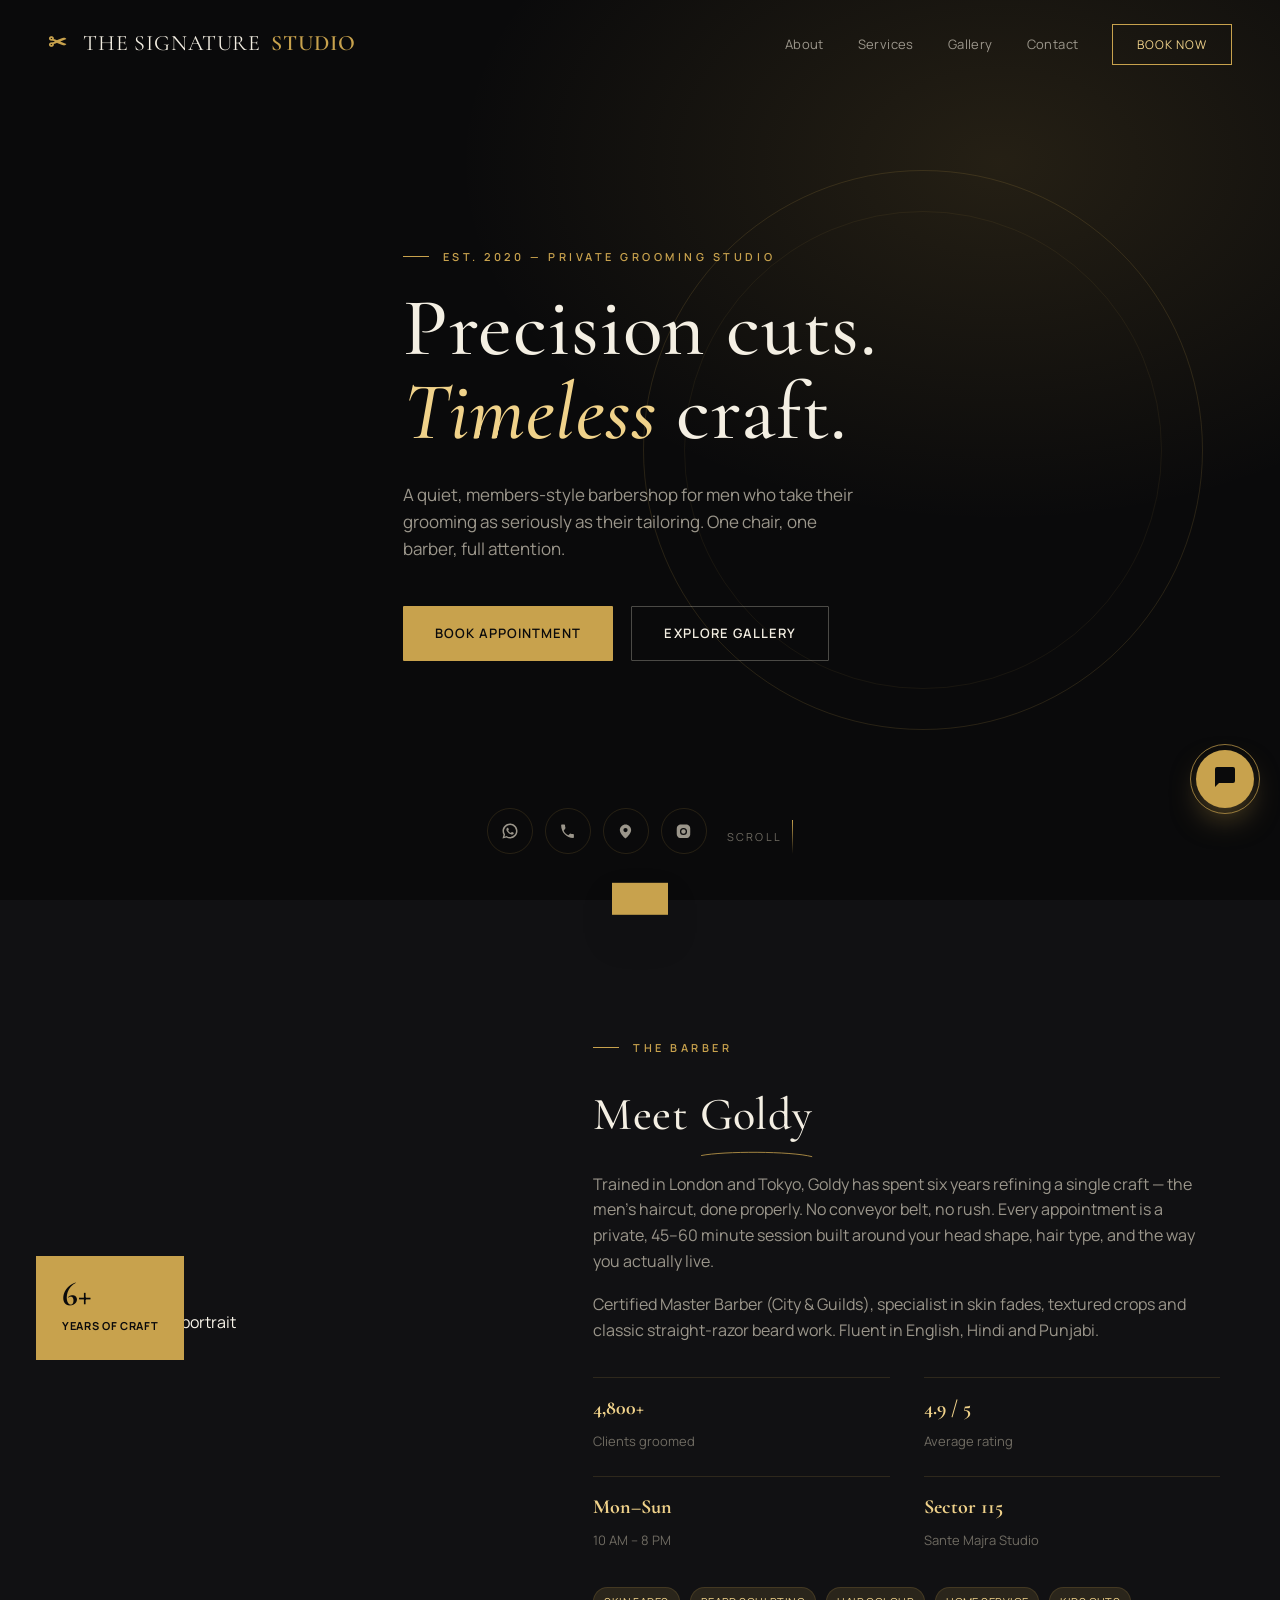
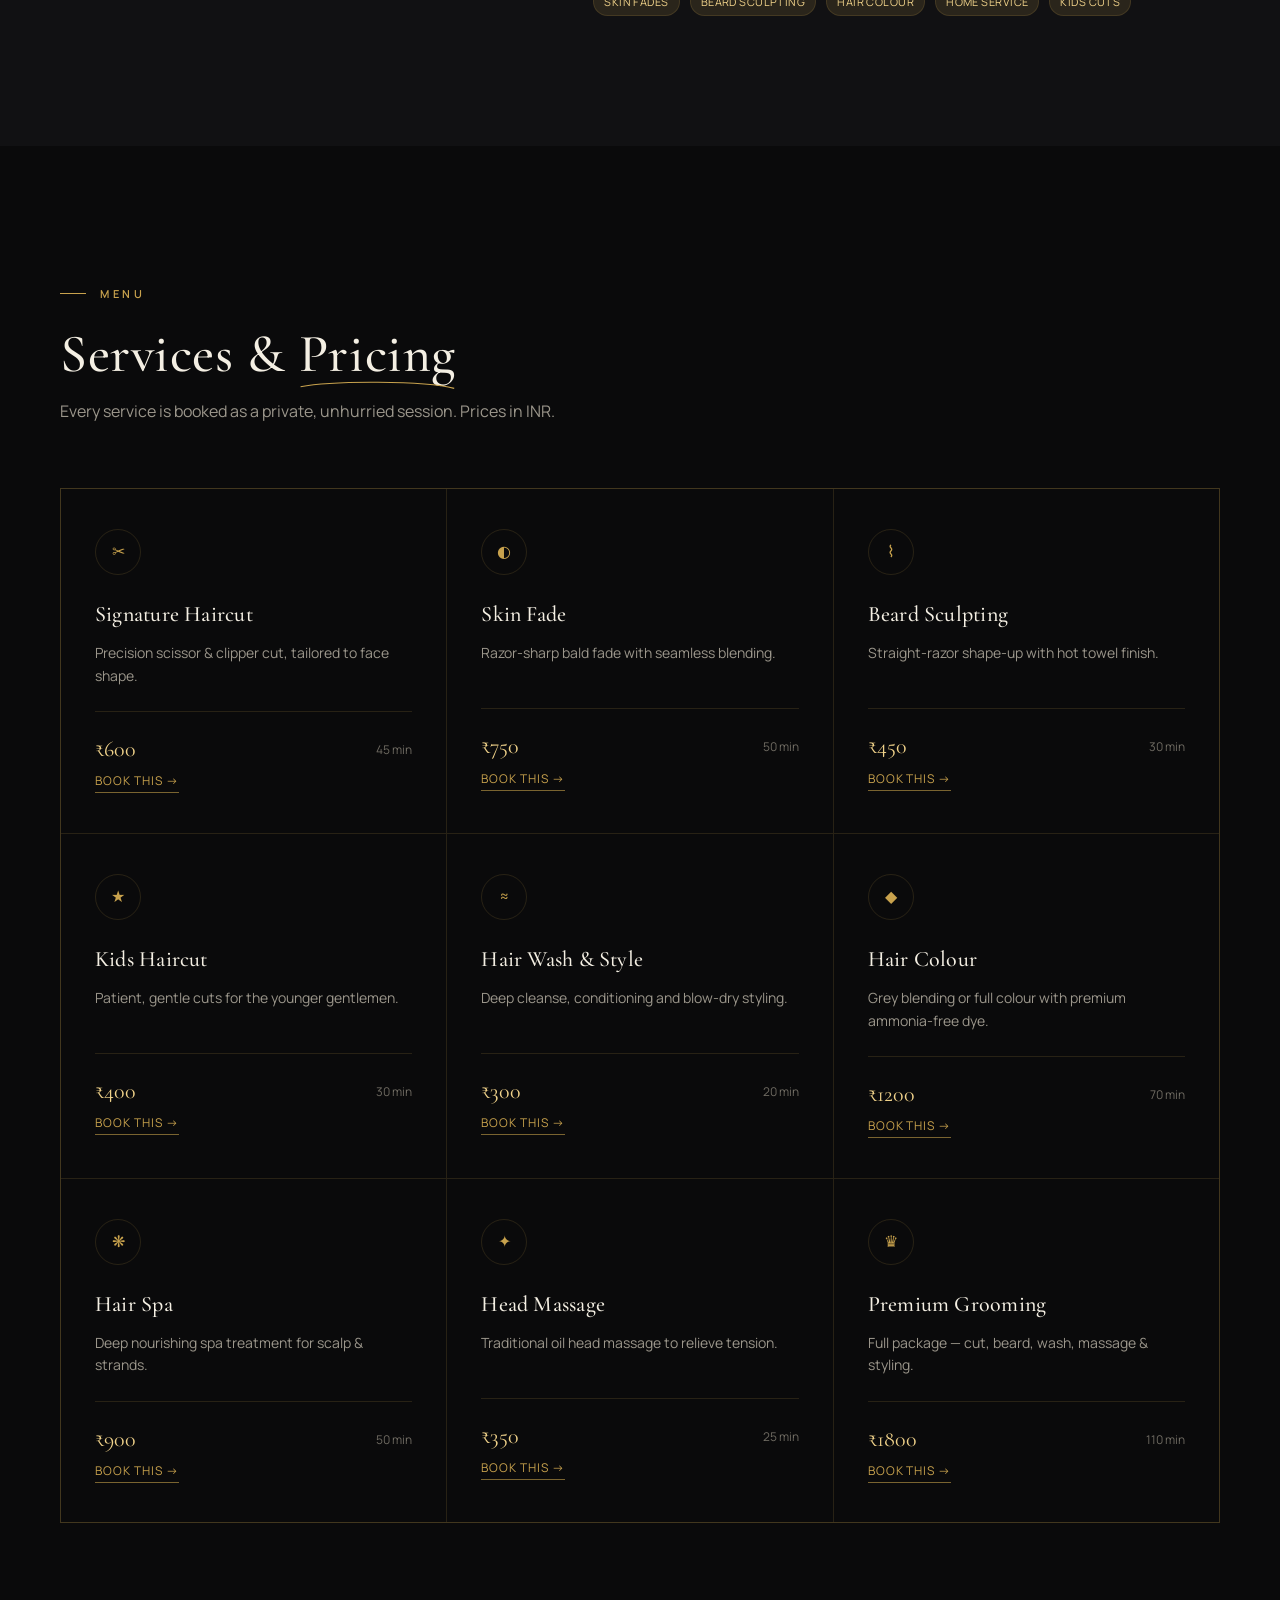
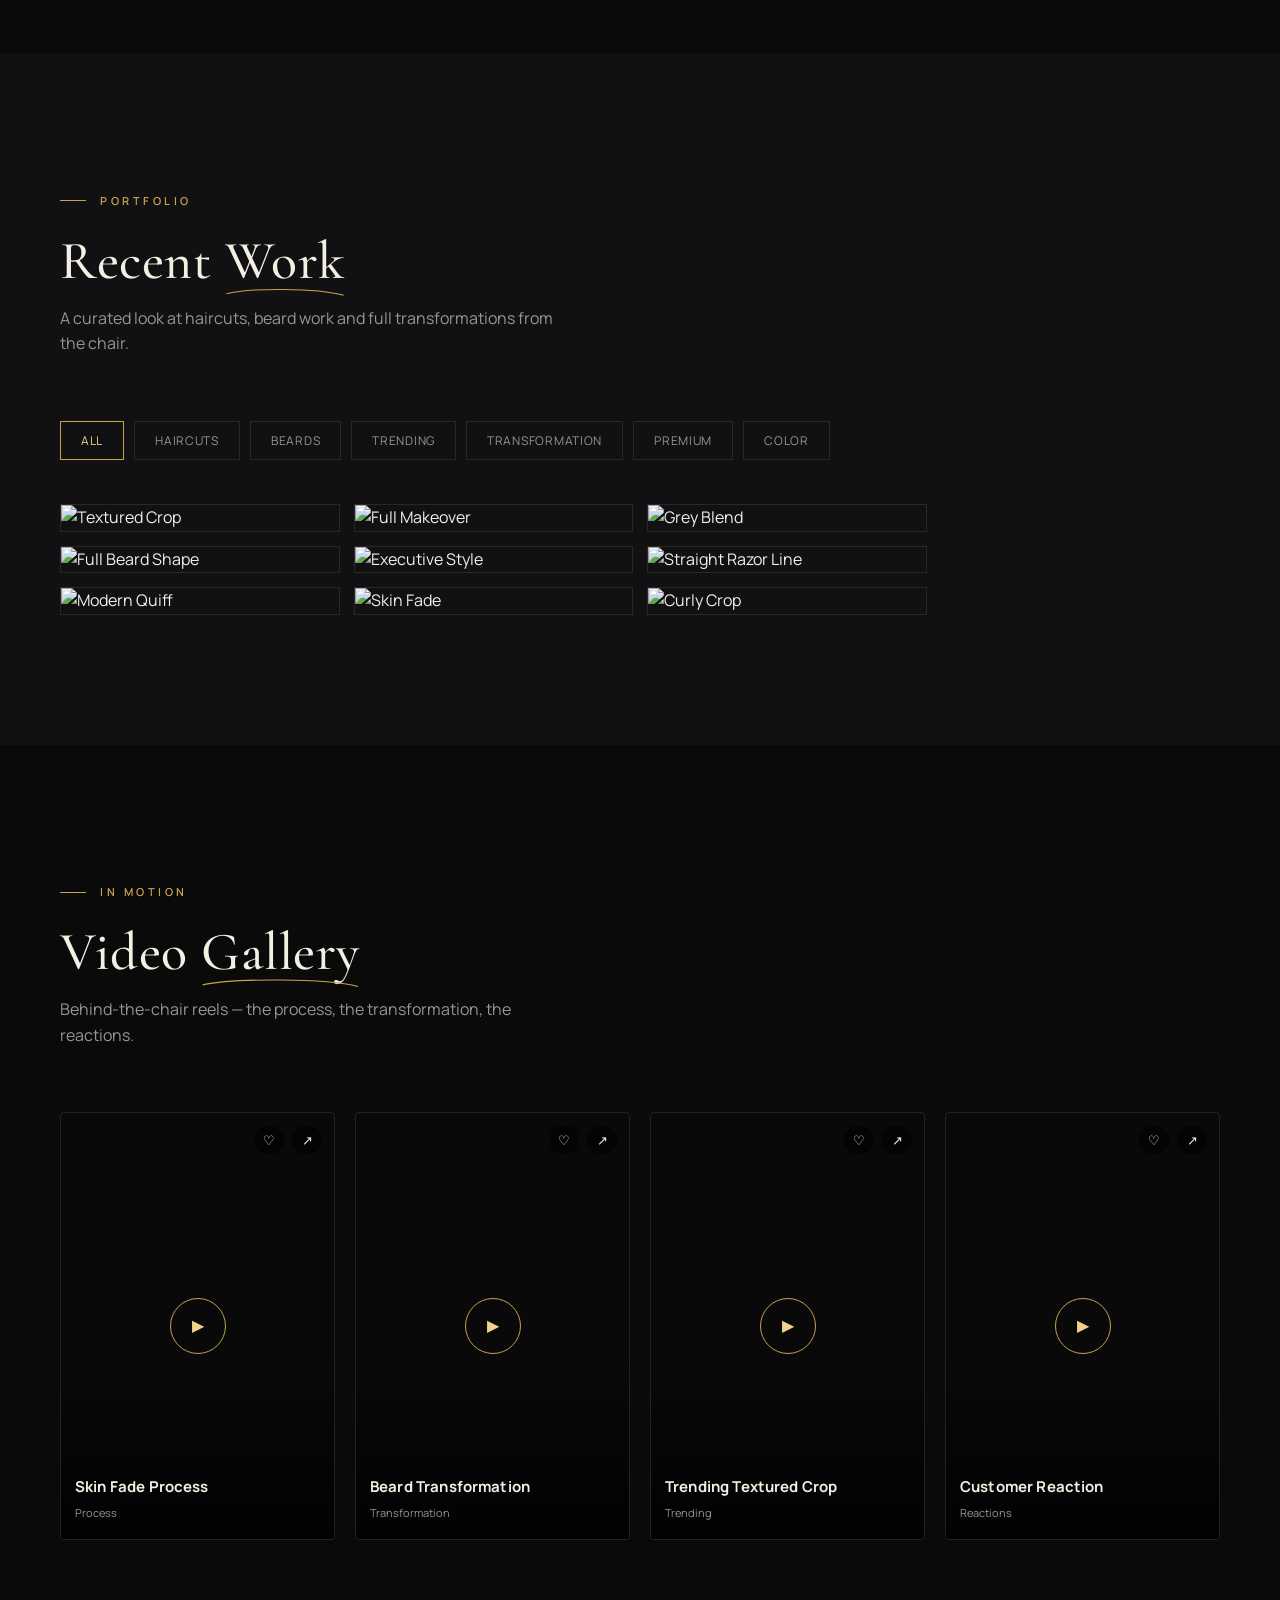
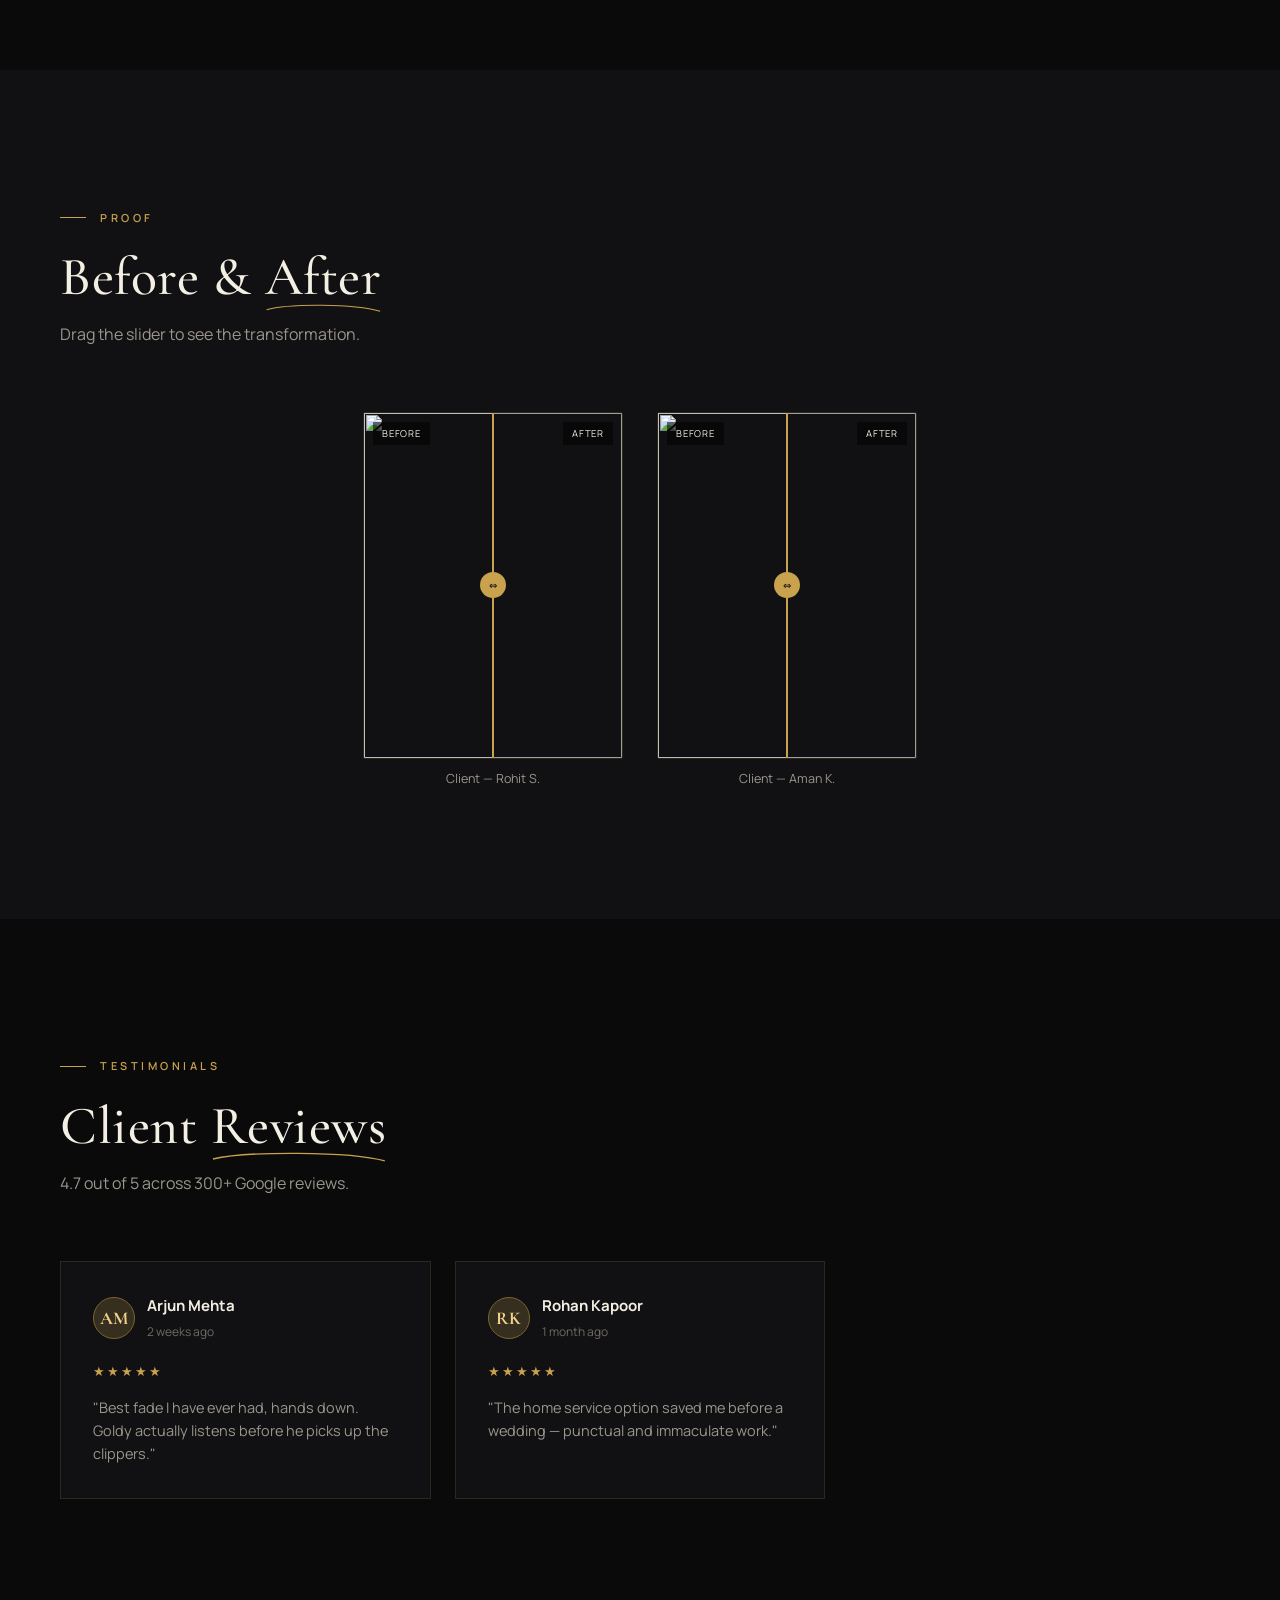
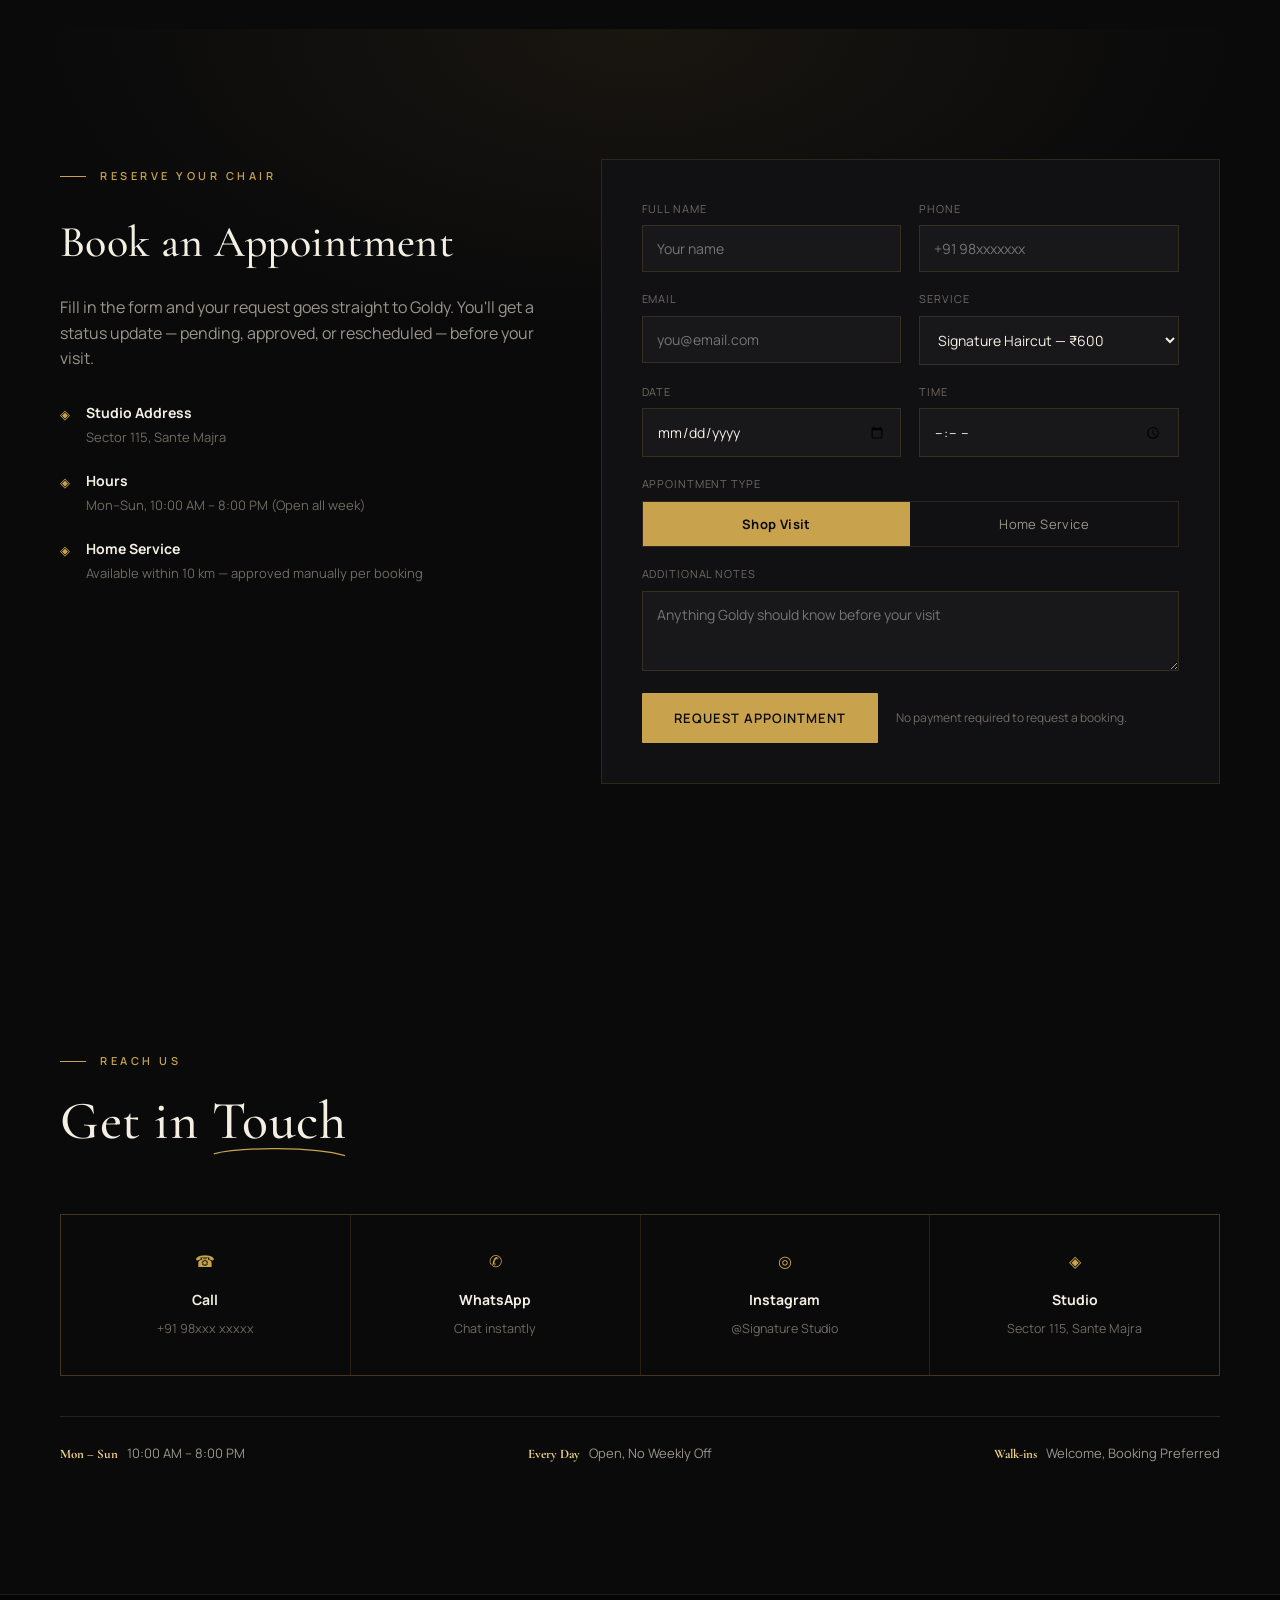
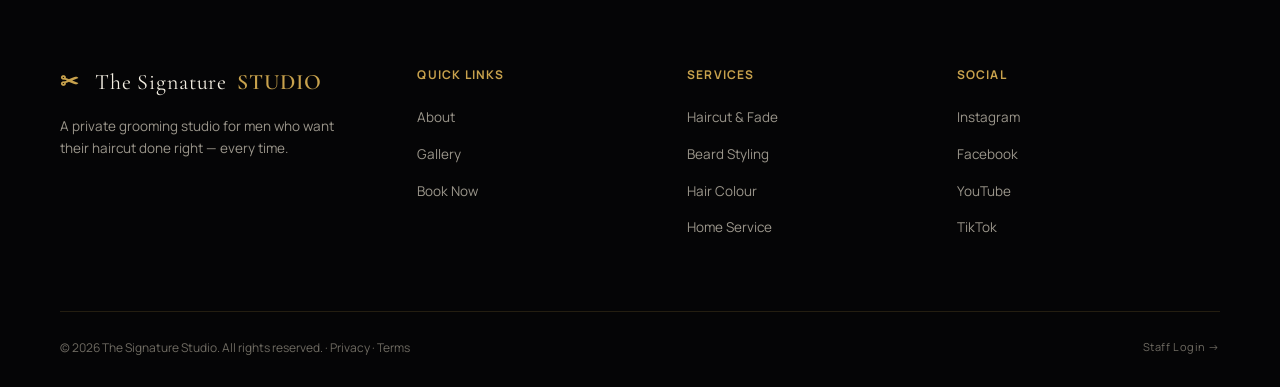
==== index.html @ 1a2d5cc1 "test" ====
<!DOCTYPE html>
<html lang="en">

<head>
  <meta charset="UTF-8">
  <meta name="viewport" content="width=device-width, initial-scale=1.0">
  <title>THE SIGNATURE STUDIO — Luxury Grooming</title>
  <meta name="description" content="A premium barber & grooming studio. Book your appointment online.">
  <link rel="preconnect" href="https://fonts.googleapis.com">
  <link
    href="https://fonts.googleapis.com/css2?family=Cormorant+Garamond:ital,wght@0,400;0,500;0,600;1,500&family=Manrope:wght@300;400;500;600;700;800&display=swap"
    rel="stylesheet">
  <link rel="stylesheet" href="Frontend/style.css">
</head>

<body>

  <!-- ================= NAV ================= -->
  <nav id="nav">
    <div class="logo"><b>✂</b>&nbsp;THE SIGNATURE <b>STUDIO</b></div>
    <ul class="nav-links" id="navLinks">
      <li><a class="nav-link" href="#about" onclick="closeMenu()">About</a></li>
      <li><a class="nav-link" href="#services" onclick="closeMenu()">Services</a></li>
      <li><a class="nav-link" href="#gallery" onclick="closeMenu()">Gallery</a></li>
      <li><a class="nav-link" href="#contact" onclick="closeMenu()">Contact</a></li>
      <li><a class="nav-cta" href="#booking" onclick="closeMenu()">Book Now</a></li>
    </ul>
    <div class="burger" onclick="toggleMenu()"><span></span><span></span><span></span></div>
  </nav>

  <!-- ================= HERO ================= -->
  <section id="hero">
    <div class="hero-ring"></div>
    <div class="container">
      <div class="hero-inner">
        <div class="eyebrow" id="heroEyebrow">Est. 2020 — Private Grooming Studio</div>
        <h1>Precision cuts.<br><em>Timeless</em> craft.</h1>
        <p class="tag">A quiet, members-style barbershop for men who take their grooming as seriously as their
          tailoring. One chair, one barber, full attention.</p>
        <div class="hero-actions">
          <a href="#booking" class="btn btn-gold">Book Appointment</a>
          <a href="#gallery" class="btn btn-outline">Explore Gallery</a>
        </div>
      </div>
    </div>
    <div class="hero-social">
      <div class="container hero-social-wrap">
        <div class="hero-quick">
          <a class="quick-btn" href="https://wa.me/10000000000" target="_blank" title="WhatsApp">
            <svg width="18" height="18" viewBox="0 0 24 24" fill="currentColor">
              <path
                d="M12 2C6.48 2 2 6.48 2 12c0 1.85.5 3.58 1.36 5.07L2 22l5.06-1.33A9.94 9.94 0 0 0 12 22c5.52 0 10-4.48 10-10S17.52 2 12 2Zm0 18a7.93 7.93 0 0 1-4.05-1.11l-.29-.17-3 .79.8-2.92-.19-.3A7.95 7.95 0 1 1 12 20Zm4.4-5.9c-.24-.12-1.43-.7-1.65-.78-.22-.08-.38-.12-.54.12-.16.24-.62.78-.76.94-.14.16-.28.18-.52.06-.24-.12-1-.37-1.9-1.17-.7-.62-1.18-1.4-1.32-1.63-.14-.24-.02-.37.1-.49.11-.11.24-.28.36-.42.12-.14.16-.24.24-.4.08-.16.04-.3-.02-.42-.06-.12-.54-1.3-.74-1.78-.2-.47-.4-.4-.54-.4h-.46c-.16 0-.42.06-.64.3-.22.24-.84.82-.84 2s.86 2.32.98 2.48c.12.16 1.7 2.6 4.12 3.64.58.25 1.03.4 1.38.51.58.18 1.1.16 1.52.1.46-.07 1.43-.58 1.63-1.15.2-.56.2-1.04.14-1.15-.06-.1-.22-.16-.46-.28Z" />
            </svg>
          </a>
          <a class="quick-btn" href="tel:+10000000000" title="Call">
            <svg width="17" height="17" viewBox="0 0 24 24" fill="currentColor">
              <path
                d="M6.6 10.8c1.4 2.8 3.8 5.1 6.6 6.6l2.2-2.2c.3-.3.7-.4 1-.2 1.1.4 2.3.6 3.6.6.6 0 1 .4 1 1V20c0 .6-.4 1-1 1C10.9 21 3 13.1 3 3c0-.6.4-1 1-1h3.5c.6 0 1 .4 1 1 0 1.3.2 2.5.6 3.6.1.4 0 .8-.2 1L6.6 10.8Z" />
            </svg>
          </a>
          <a class="quick-btn" href="https://maps.google.com" target="_blank" title="Location">
            <svg width="17" height="17" viewBox="0 0 24 24" fill="currentColor">
              <path
                d="M12 2C7.6 2 4 5.6 4 10c0 6 8 12 8 12s8-6 8-12c0-4.4-3.6-8-8-8Zm0 11a3 3 0 1 1 0-6 3 3 0 0 1 0 6Z" />
            </svg>
          </a>
          <a class="quick-btn" href="https://instagram.com" target="_blank" title="Instagram">
            <svg width="17" height="17" viewBox="0 0 24 24" fill="currentColor">
              <path
                d="M12 2.2c2.7 0 3 0 4 .05 1 .05 1.7.2 2.3.5.6.2 1.1.6 1.6 1.1.5.5.8 1 1.1 1.6.3.6.4 1.3.5 2.3.05 1 .05 1.3.05 4s0 3-.05 4c-.05 1-.2 1.7-.5 2.3-.2.6-.6 1.1-1.1 1.6-.5.5-1 .8-1.6 1.1-.6.3-1.3.4-2.3.5-1 .05-1.3.05-4 .05s-3 0-4-.05c-1-.05-1.7-.2-2.3-.5-.6-.2-1.1-.6-1.6-1.1-.5-.5-.8-1-1.1-1.6-.3-.6-.4-1.3-.5-2.3-.05-1-.05-1.3-.05-4s0-3 .05-4c.05-1 .2-1.7.5-2.3.2-.6.6-1.1 1.1-1.6.5-.5 1-.8 1.6-1.1.6-.3 1.3-.4 2.3-.5 1-.05 1.3-.05 4-.05ZM12 7a5 5 0 1 0 0 10 5 5 0 0 0 0-10Zm0 8.2a3.2 3.2 0 1 1 0-6.4 3.2 3.2 0 0 1 0 6.4Zm5.2-8.4a1.2 1.2 0 1 1-2.4 0 1.2 1.2 0 0 1 2.4 0Z" />
            </svg>
          </a>
        </div>
        <div class="scroll-cue"><span>Scroll</span>
          <div class="line"></div>
        </div>
      </div>
    </div>
  </section>

  <!-- ================= ABOUT ================= -->
  <section id="about">
    <div class="container about-grid">
      <div class="about-photo reveal">
        <img src="https://images.unsplash.com/photo-1585747860715-2ba37e788b70?q=80&w=900&auto=format&fit=crop"
          alt="Master barber portrait">
        <div class="about-badge"><b id="aboutYears">6+</b><span>Years of Craft</span></div>
      </div>
      <div class="about-text reveal d1">
        <div class="eyebrow">The Barber</div>
        <h2 id="aboutName">Meet <span class="stroke">Goldy<svg viewBox="0 0 200 14">
              <path d="M2 8c40-8 158-8 196 2" />
            </svg></span></h2>
        <p id="aboutIntro">Trained in London and Tokyo, Goldy has spent six years refining a single craft — the men's
          haircut, done properly. No conveyor belt, no rush. Every appointment is a private, 45–60 minute session built
          around your head shape, hair type, and the way you actually live.</p>
        <p>Certified Master Barber (City & Guilds), specialist in skin fades, textured crops and classic straight-razor
          beard work. Fluent in English, Hindi and Punjabi.</p>
        <div class="about-facts">
          <div class="about-fact"><b>4,800+</b><span>Clients groomed</span></div>
          <div class="about-fact"><b>4.9 / 5</b><span>Average rating</span></div>
          <div class="about-fact"><b>Mon–Sun</b><span>10 AM – 8 PM</span></div>
          <div class="about-fact"><b>Sector 115</b><span>Sante Majra Studio</span></div>
        </div>
        <div class="chips">
          <span class="chip">Skin Fades</span><span class="chip">Beard Sculpting</span>
          <span class="chip">Hair Colour</span><span class="chip">Home Service</span><span class="chip">Kids Cuts</span>
        </div>
      </div>
    </div>
  </section>

  <!-- ================= SERVICES ================= -->
  <section id="services">
    <div class="container">
      <div class="section-head reveal">
        <div class="eyebrow">Menu</div>
        <h2>Services &amp; <span class="stroke">Pricing<svg viewBox="0 0 200 14">
              <path d="M2 8c40-8 158-8 196 2" />
            </svg></span></h2>
        <p>Every service is booked as a private, unhurried session. Prices in INR.</p>
      </div>
    </div>
    <div class="container">
      <div class="services-grid" id="servicesGrid"></div>
    </div>
  </section>

  <!-- ================= GALLERY ================= -->
  <section id="gallery">
    <div class="container">
      <div class="section-head reveal">
        <div class="eyebrow">Portfolio</div>
        <h2>Recent <span class="stroke">Work<svg viewBox="0 0 160 14">
              <path d="M2 8c30-8 120-8 156 2" />
            </svg></span></h2>
        <p>A curated look at haircuts, beard work and full transformations from the chair.</p>
      </div>
      <div class="filters" id="galleryFilters"></div>
      <div class="masonry" id="masonryGrid"></div>
    </div>
  </section>

  <!-- ================= VIDEOS ================= -->
  <section id="videos">
    <div class="container">
      <div class="section-head reveal">
        <div class="eyebrow">In Motion</div>
        <h2>Video <span class="stroke">Gallery<svg viewBox="0 0 190 14">
              <path d="M2 8c36-8 148-8 186 2" />
            </svg></span></h2>
        <p>Behind-the-chair reels — the process, the transformation, the reactions.</p>
      </div>
      <div class="video-grid" id="videoGrid"></div>
    </div>
  </section>

  <!-- ================= BEFORE / AFTER ================= -->
  <section id="ba">
    <div class="container">
      <div class="section-head reveal">
        <div class="eyebrow">Proof</div>
        <h2>Before &amp; <span class="stroke">After<svg viewBox="0 0 150 14">
              <path d="M2 8c28-8 112-8 146 2" />
            </svg></span></h2>
        <p>Drag the slider to see the transformation.</p>
      </div>
      <div class="ba-wrap" id="baWrap"></div>
    </div>
  </section>

  <!-- ================= REVIEWS ================= -->
  <section id="reviews">
    <div class="container">
      <div class="section-head reveal">
        <div class="eyebrow">Testimonials</div>
        <h2>Client <span class="stroke">Reviews<svg viewBox="0 0 180 14">
              <path d="M2 8c34-8 140-8 176 2" />
            </svg></span></h2>
        <p>4.7 out of 5 across 300+ Google reviews.</p>
      </div>
      <div class="review-track" id="reviewGrid"></div>
    </div>
  </section>

  <!-- ================= BOOKING ================= -->
  <section id="booking">
    <div class="container booking-grid">
      <div class="booking-side reveal">
        <div class="eyebrow">Reserve Your Chair</div>
        <h2>Book an Appointment</h2>
        <p>Fill in the form and your request goes straight to Goldy. You'll get a status update — pending, approved, or
          rescheduled — before your visit.</p>
        <div class="booking-info">
          <div class="bi-row"><span class="ico">◈</span>
            <div><b>Studio Address</b><span id="bookingAddress">Sector 115, Sante Majra</span></div>
          </div>
          <div class="bi-row"><span class="ico">◈</span>
            <div><b>Hours</b><span id="bookingHours">Mon–Sun, 10:00 AM – 8:00 PM (Open all week)</span></div>
          </div>
          <div class="bi-row"><span class="ico">◈</span>
            <div><b>Home Service</b><span>Available within 10 km — approved manually per booking</span></div>
          </div>
        </div>
      </div>
      <form class="form-card reveal d1" id="bookingForm">
        <div class="form-row">
          <div class="field"><label>Full Name</label><input required type="text" id="bName" placeholder="Your name">
          </div>
          <div class="field"><label>Phone</label><input required type="tel" id="bPhone" placeholder="+91 98xxxxxxx">
          </div>
        </div>
        <div class="form-row">
          <div class="field"><label>Email</label><input type="email" id="bEmail" placeholder="you@email.com"></div>
          <div class="field"><label>Service</label>
            <select id="bService"></select>
          </div>
        </div>
        <div class="form-row">
          <div class="field"><label>Date</label><input required type="date" id="bDate"></div>
          <div class="field"><label>Time</label><input required type="time" id="bTime"></div>
        </div>
        <div class="field full" style="margin-bottom:18px;">
          <label>Appointment Type</label>
          <div class="seg">
            <button type="button" class="active" data-type="Shop Visit" onclick="setApptType(this)">Shop Visit</button>
            <button type="button" data-type="Home Service" onclick="setApptType(this)">Home Service</button>
          </div>
        </div>
        <div class="home-fields" id="homeFields">
          <div class="form-row">
            <div class="field full"><label>Address</label><input type="text" id="bAddress" placeholder="Full address">
            </div>
          </div>
          <div class="form-row">
            <div class="field"><label>Landmark</label><input type="text" id="bLandmark" placeholder="Nearest landmark">
            </div>
            <div class="field"><label>Preferred Time Window</label><input type="text" id="bPrefTime"
                placeholder="e.g. Evening after 6 PM"></div>
          </div>
        </div>
        <div class="field full" style="margin-bottom:22px;">
          <label>Additional Notes</label>
          <textarea id="bNotes" placeholder="Anything Goldy should know before your visit"></textarea>
        </div>
        <div class="submit-row">
          <button type="submit" class="btn btn-gold">Request Appointment</button>
          <span class="submit-note">No payment required to request a booking.</span>
        </div>
      </form>
    </div>
  </section>

  <!-- ================= CONTACT ================= -->
  <section id="contact">
    <div class="container">
      <div class="section-head reveal">
        <div class="eyebrow">Reach Us</div>
        <h2>Get in <span class="stroke">Touch<svg viewBox="0 0 150 14">
              <path d="M2 8c28-8 112-8 146 2" />
            </svg></span></h2>
      </div>
      <div class="contact-grid">
        <a class="contact-card" href="tel:+10000000000">
          <div class="ico">☎</div><b>Call</b><span>+91 98xxx xxxxx</span>
        </a>
        <a class="contact-card" href="https://wa.me/10000000000" target="_blank">
          <div class="ico">✆</div><b>WhatsApp</b><span>Chat instantly</span>
        </a>
        <a class="contact-card" href="https://instagram.com" target="_blank">
          <div class="ico">◎</div><b>Instagram</b><span>@Signature Studio</span>
        </a>
        <a class="contact-card" href="https://maps.google.com" target="_blank">
          <div class="ico">◈</div><b>Studio</b><span id="contactAddress">Sector 115, Sante Majra</span>
        </a>
      </div>
      <div class="hours-strip">
        <div id="hoursStrip1"><b>Mon – Sun</b> 10:00 AM – 8:00 PM</div>
        <div id="hoursStrip2"><b>Every Day</b> Open, No Weekly Off</div>
        <div id="hoursStrip3"><b>Walk-ins</b> Welcome, Booking Preferred</div>
      </div>
    </div>
  </section>

  <!-- ================= FOOTER ================= -->
  <footer id="footer">
    <div class="container">
      <div class="foot-grid">
        <div>
          <div class="logo" style="margin-bottom:16px;"><b>✂</b>&nbsp;The Signature<b>STUDIO</b></div>
          <p style="color:var(--muted);font-size:13.5px;max-width:280px;">A private grooming studio for men who want
            their haircut done right — every time.</p>
        </div>
        <ul>
          <h5>Quick Links</h5>
          <li><a href="#about">About</a></li>
          <li><a href="#gallery">Gallery</a></li>
          <li><a href="#booking">Book Now</a></li>
        </ul>
        <ul>
          <h5>Services</h5>
          <li><a href="#services">Haircut &amp; Fade</a></li>
          <li><a href="#services">Beard Styling</a></li>
          <li><a href="#services">Hair Colour</a></li>
          <li><a href="#services">Home Service</a></li>
        </ul>
        <ul>
          <h5>Social</h5>
          <li><a href="https://instagram.com" target="_blank">Instagram</a></li>
          <li><a href="https://facebook.com" target="_blank">Facebook</a></li>
          <li><a href="https://youtube.com" target="_blank">YouTube</a></li>
          <li><a href="https://tiktok.com" target="_blank">TikTok</a></li>
        </ul>
      </div>
      <div class="foot-bottom">
        <span>© 2026 The Signature Studio. All rights reserved. · <a href="#">Privacy</a> · <a href="#">Terms</a></span>
        <a class="staff-link" href="#" onclick="openAdmin(event)">Staff Login →</a>
      </div>
    </div>
  </footer>

  <!-- floating quick-contact widget -->
  <div class="fab-wrap" id="fabWrap">
    <div class="fab-menu" id="fabMenu">
      <a class="fab-item" href="https://wa.me/10000000000" target="_blank">
        <span class="fab-ico wa">
          <svg width="20" height="20" viewBox="0 0 24 24" fill="currentColor">
            <path
              d="M12 2C6.48 2 2 6.48 2 12c0 1.85.5 3.58 1.36 5.07L2 22l5.06-1.33A9.94 9.94 0 0 0 12 22c5.52 0 10-4.48 10-10S17.52 2 12 2Zm0 18a7.93 7.93 0 0 1-4.05-1.11l-.29-.17-3 .79.8-2.92-.19-.3A7.95 7.95 0 1 1 12 20Zm4.4-5.9c-.24-.12-1.43-.7-1.65-.78-.22-.08-.38-.12-.54.12-.16.24-.62.78-.76.94-.14.16-.28.18-.52.06-.24-.12-1-.37-1.9-1.17-.7-.62-1.18-1.4-1.32-1.63-.14-.24-.02-.37.1-.49.11-.11.24-.28.36-.42.12-.14.16-.24.24-.4.08-.16.04-.3-.02-.42-.06-.12-.54-1.3-.74-1.78-.2-.47-.4-.4-.54-.4h-.46c-.16 0-.42.06-.64.3-.22.24-.84.82-.84 2s.86 2.32.98 2.48c.12.16 1.7 2.6 4.12 3.64.58.25 1.03.4 1.38.51.58.18 1.1.16 1.52.1.46-.07 1.43-.58 1.63-1.15.2-.56.2-1.04.14-1.15-.06-.1-.22-.16-.46-.28Z" />
          </svg>
        </span>
        <span class="fab-text"><b>WhatsApp</b><span>Chat with Goldy</span></span>
      </a>
      <a class="fab-item" href="https://instagram.com" target="_blank">
        <span class="fab-ico ig">
          <svg width="19" height="19" viewBox="0 0 24 24" fill="currentColor">
            <path
              d="M12 2.2c2.7 0 3 0 4 .05 1 .05 1.7.2 2.3.5.6.2 1.1.6 1.6 1.1.5.5.8 1 1.1 1.6.3.6.4 1.3.5 2.3.05 1 .05 1.3.05 4s0 3-.05 4c-.05 1-.2 1.7-.5 2.3-.2.6-.6 1.1-1.1 1.6-.5.5-1 .8-1.6 1.1-.6.3-1.3.4-2.3.5-1 .05-1.3.05-4 .05s-3 0-4-.05c-1-.05-1.7-.2-2.3-.5-.6-.2-1.1-.6-1.6-1.1-.5-.5-.8-1-1.1-1.6-.3-.6-.4-1.3-.5-2.3-.05-1-.05-1.3-.05-4s0-3 .05-4c.05-1 .2-1.7.5-2.3.2-.6.6-1.1 1.1-1.6.5-.5 1-.8 1.6-1.1.6-.3 1.3-.4 2.3-.5 1-.05 1.3-.05 4-.05ZM12 7a5 5 0 1 0 0 10 5 5 0 0 0 0-10Zm0 8.2a3.2 3.2 0 1 1 0-6.4 3.2 3.2 0 0 1 0 6.4Zm5.2-8.4a1.2 1.2 0 1 1-2.4 0 1.2 1.2 0 0 1 2.4 0Z" />
          </svg>
        </span>
        <span class="fab-text"><b>Instagram</b><span>@The Signature Studio</span></span>
      </a>
    </div>
    <button class="fab-main" id="fabMain" onclick="toggleFab()">
      <span class="fab-ring"></span>
      <span class="fab-icon-open">
        <svg width="24" height="24" viewBox="0 0 24 24" fill="currentColor">
          <path d="M20 2H4a2 2 0 0 0-2 2v18l4-4h14a2 2 0 0 0 2-2V4a2 2 0 0 0-2-2Z" />
        </svg>
      </span>
      <span class="fab-icon-close">✕</span>
    </button>
  </div>

  <div id="toast"></div>

  <!-- lightbox modal -->
  <div class="modal-bg" id="lightbox" onclick="if(event.target===this)closeLightbox()">
    <span class="modal-close" onclick="closeLightbox()">✕</span>
    <img id="lightboxImg" src="" alt="">
  </div>
  <!-- video modal -->
  <div class="modal-bg" id="videoModal" onclick="if(event.target===this)closeVideoModal()">
    <span class="modal-close" onclick="closeVideoModal()">✕</span>
    <div class="modal-video-box">
      <div class="ico"><svg width="30" height="30" viewBox="0 0 24 24" fill="currentColor">
          <path d="M8 5v14l11-7L8 5Z" />
        </svg></div>
      <h4 id="videoModalTitle">Video Title</h4>
      <p id="videoModalDesc">This is a placeholder slot for real footage — the barber uploads the actual reel from the
        Admin Dashboard → Manage Videos.</p>
    </div>
  </div>

  <!-- =========================================================
     ADMIN DASHBOARD ROOT
========================================================== -->
  <div id="admin-root">

    <!-- LOGIN -->
    <div class="admin-login" id="adminLogin">
      <div class="login-card" id="loginCardStep1">
        <div class="logo"><b>✂</b>&nbsp;STAFF PORTAL</div>
        <p class="sub">THE GENTLEMAN'S CHAIR — ADMIN</p>
        <form id="loginForm">
          <div class="field"><label>Email</label><input required type="email" id="loginEmail"
              placeholder="admin@barber.com"></div>
          <div class="field"><label>Password</label><input required type="password" id="loginPass"
              placeholder="••••••••"></div>
          <button type="submit" class="btn btn-gold"
            style="width:100%;justify-content:center;margin-top:8px;">Continue</button>
        </form>
        <div class="demo-hint">Demo credentials — <b>admin@barber.com</b> / <b>admin123</b>...
          <a class="back-site" href="#" onclick="closeAdmin(event)">← Back to website</a>
        </div>

        <!-- OTP STEP -->
        <div class="login-card hidden-panel" id="loginCardStep2">
          <div class="otp-lock">🔒</div>
          <div class="logo" style="justify-content:center;">Verify It's You</div>
          <p class="sub">A 6-DIGIT CODE WAS SENT TO YOUR REGISTERED NUMBER</p>
          <form id="otpForm">
            <div class="otp-inputs" id="otpInputs">
              <input maxlength="1" inputmode="numeric" class="otp-box" data-i="0">
              <input maxlength="1" inputmode="numeric" class="otp-box" data-i="1">
              <input maxlength="1" inputmode="numeric" class="otp-box" data-i="2">
              <input maxlength="1" inputmode="numeric" class="otp-box" data-i="3">
              <input maxlength="1" inputmode="numeric" class="otp-box" data-i="4">
              <input maxlength="1" inputmode="numeric" class="otp-box" data-i="5">
            </div>
            <button type="submit" class="btn btn-gold" style="width:100%;justify-content:center;margin-top:22px;">Verify
              &amp; Enter Dashboard</button>
          </form>
          <div class="demo-hint" id="otpDemoHint">Demo mode — your code is <b id="otpDemoCode">------</b></div>
          <a class="back-site" href="#" onclick="backToStep1(event)">← Back</a>
        </div>
      </div>

      <!-- DASHBOARD -->
      <div class="admin-shell hidden-panel" id="adminShell">
        <aside class="admin-sidebar">
          <div class="logo"><b>✂</b>&nbsp;ADMIN</div>
          <a class="side-link active" data-tab="dash" onclick="switchTab('dash',this)">◆ Dashboard</a>
          <div class="side-section">Bookings</div>
          <a class="side-link" data-tab="appts" onclick="switchTab('appts',this)">◆ Appointments</a>
          <a class="side-link" data-tab="home" onclick="switchTab('home',this)">◆ Home Service Requests</a>
          <div class="side-section">Content</div>
          <a class="side-link" data-tab="gallery" onclick="switchTab('gallery',this)">◆ Manage Gallery</a>
          <a class="side-link" data-tab="videos" onclick="switchTab('videos',this)">◆ Manage Videos</a>
          <a class="side-link" data-tab="services" onclick="switchTab('services',this)">◆ Manage Services</a>
          <a class="side-link" data-tab="reviews" onclick="switchTab('reviews',this)">◆ Manage Reviews</a>
          <div class="side-section">System</div>
          <a class="side-link" data-tab="settings" onclick="switchTab('settings',this)">◆ Website Settings</a>
          <a class="side-link" onclick="closeAdmin(event)">◆ Logout</a>
        </aside>

        <main class="admin-main">
          <!-- DASHBOARD TAB -->
          <div class="admin-tab" id="tab-dash">
            <div class="admin-topbar">
              <div>
                <h1>Dashboard Overview</h1>
                <div class="sub">Welcome back, Goldy — here's today at a glance.</div>
              </div>
            </div>
            <div class="dash-split">
              <div class="admin-panel">
                <div class="panel-head">
                  <h3>Appointment Status</h3>
                </div>
                <div id="statusBars"></div>
              </div>
              <div class="admin-panel">
                <div class="panel-head">
                  <h3>Recent Activity</h3>
                </div>
                <div id="activityFeed" class="activity-feed"></div>
              </div>
            </div>
            <div class="dashboard-grid">
              <div class="admin-panel">
                <div class="panel-head">
                  <h3>Recent Booking Requests</h3>
                </div>
                <table>
                  <thead>
                    <tr>
                      <th>Customer</th>
                      <th>Service</th>
                      <th>Date</th>
                      <th>Type</th>
                      <th>Status</th>
                    </tr>
                  </thead>
                  <tbody id="recentApptBody"></tbody>
                </table>
              </div>
              <div class="admin-panel">
                <div class="panel-head">
                  <h3>Activity Feed</h3>
                </div>
                <div class="activity-list" id="activityFeed"></div>
              </div>
            </div>
          </div>

          <!-- APPOINTMENTS TAB -->
          <div class="admin-tab hidden-panel" id="tab-appts">
            <div class="admin-topbar">
              <div>
                <h1>Appointments</h1>
                <div class="sub">Accept, reject, reschedule or complete bookings.</div>
              </div>
            </div>
            <div class="admin-panel">
              <table>
                <thead>
                  <tr>
                    <th>Customer</th>
                    <th>Contact</th>
                    <th>Service</th>
                    <th>Date / Time</th>
                    <th>Type</th>
                    <th>Status</th>
                    <th>Actions</th>
                  </tr>
                </thead>
                <tbody id="apptBody"></tbody>
              </table>
            </div>
          </div>

          <!-- HOME SERVICE TAB -->
          <div class="admin-tab hidden-panel" id="tab-home">
            <div class="admin-topbar">
              <div>
                <h1>Home Service Requests</h1>
                <div class="sub">Bookings requesting an at-home visit.</div>
              </div>
            </div>
            <div class="admin-panel">
              <table>
                <thead>
                  <tr>
                    <th>Customer</th>
                    <th>Address</th>
                    <th>Landmark</th>
                    <th>Preferred Time</th>
                    <th>Status</th>
                    <th>Actions</th>
                  </tr>
                </thead>
                <tbody id="homeBody"></tbody>
              </table>
            </div>
          </div>

          <!-- GALLERY TAB -->
          <div class="admin-tab hidden-panel" id="tab-gallery">
            <div class="admin-topbar">
              <div>
                <h1>Manage Gallery</h1>
                <div class="sub">Upload, categorise or remove portfolio images.</div>
              </div>
            </div>
            <div class="admin-panel">
              <div class="panel-head">
                <div>
                  <h3>Gallery Library</h3>
                  <div class="subtle">Category-tagged cards with instant preview actions.</div>
                </div>
                <button type="button" class="btn btn-outline"
                  onclick="document.getElementById('galleryUpload').click()">+
                  Upload Photo</button>
              </div>
              <input type="file" id="galleryUpload" accept="image/*" style="display:none"
                onchange="uploadGalleryImage(event)">
              <div class="card-grid" id="adminGalleryGrid"></div>
              <div class="toggle-note">Remove any card instantly or add a fresh image from your device.</div>
            </div>
          </div>

          <!-- VIDEOS TAB -->
          <div class="admin-tab hidden-panel" id="tab-videos">
            <div class="admin-topbar">
              <div>
                <h1>Manage Videos</h1>
                <div class="sub">Reels, transformations and trending cuts.</div>
              </div>
            </div>
            <div class="admin-panel">
              <div class="panel-head">
                <div>
                  <h3>Video Gallery</h3>
                  <div class="subtle">Attractive cards for each reel or highlight clip.</div>
                </div>
                <button type="button" class="btn btn-outline" onclick="document.getElementById('videoUpload').click()">+
                  Add Video</button>
              </div>
              <input type="file" id="videoUpload" accept="video/*,image/*" style="display:none"
                onchange="uploadVideoThumb(event)">
              <div class="card-grid" id="adminVideoGrid"></div>
              <div class="toggle-note">Upload a thumbnail or clip from your device — the card updates immediately.</div>
            </div>
          </div>

          <!-- SERVICES TAB -->
          <div class="admin-tab hidden-panel" id="tab-services">
            <div class="admin-topbar">
              <div>
                <h1>Manage Services</h1>
                <div class="sub">Edit prices, duration and availability.</div>
              </div>
            </div>
            <div class="admin-panel">
              <div class="panel-head">
                <div>
                  <h3>Service Cards</h3>
                  <div class="subtle">Switch between premium packages with quick price updates.</div>
                </div>
              </div>
              <div class="card-grid" id="serviceCards"></div>
            </div>
          </div>

          <!-- REVIEWS TAB -->
          <div class="admin-tab hidden-panel" id="tab-reviews">
            <div class="admin-topbar">
              <div>
                <h1>Manage Reviews</h1>
                <div class="sub">Approve, feature or hide customer reviews.</div>
              </div>
            </div>
            <div class="admin-panel">
              <div class="panel-head">
                <div>
                  <h3>Customer Feedback</h3>
                  <div class="subtle">Approve or hide feedback cards instantly.</div>
                </div>
              </div>
              <div class="card-grid" id="reviewCards"></div>
            </div>
          </div>

          <!-- SETTINGS TAB -->
          <div class="admin-tab hidden-panel" id="tab-settings">
            <div class="admin-topbar">
              <div>
                <h1>Website Settings</h1>
                <div class="sub">Everything here edits the live customer site instantly — try it.</div>
              </div>
            </div>
            <div class="settings-shell">
              <div class="settings-nav">
                <button type="button" class="settings-nav-btn active" data-section="business"
                  onclick="switchSettingsSection('business', this)">Business</button>
                <button type="button" class="settings-nav-btn" data-section="branding"
                  onclick="switchSettingsSection('branding', this)">Branding</button>
                <button type="button" class="settings-nav-btn" data-section="preferences"
                  onclick="switchSettingsSection('preferences', this)">Preferences</button>
              </div>
              <div class="settings-panels">
                <div class="settings-panel active" id="settings-business">
                  <form class="admin-panel" id="settingsForm">
                    <div class="panel-head">
                      <h3>Business &amp; Barber Info</h3>
                    </div>
                    <div class="form-row">
                      <div class="field"><label>Business Name</label><input type="text" id="setBusinessName"
                          value="The Gentleman's Chair"></div>
                      <div class="field"><label>Barber Name</label><input type="text" id="setBarberName" value="Goldy">
                      </div>
                    </div>
                    <div class="form-row">
                      <div class="field"><label>Established Year</label><input type="text" id="setEstYear" value="2020">
                      </div>
                      <div class="field"><label>Years of Experience</label><input type="text" id="setExpYears"
                          value="6">
                      </div>
                    </div>
                    <div class="form-row">
                      <div class="field"><label>Contact Phone</label><input type="text" id="setPhone"
                          value="+91 98xxx xxxxx">
                      </div>
                      <div class="field"><label>WhatsApp Number (with country code, no +)</label><input type="text"
                          id="setWhatsapp" value="10000000000"></div>
                    </div>
                    <div class="form-row">
                      <div class="field"><label>Working Hours</label><input type="text" id="setHours"
                          value="Mon–Sun, 10:00 AM – 8:00 PM"></div>
                      <div class="field"><label>Address</label><input type="text" id="setAddress"
                          value="Sector 115, Sante Majra"></div>
                    </div>

                    <div class="panel-head" style="margin-top:8px;">
                      <h3>Social Media Links</h3>
                    </div>
                    <div class="form-row">
                      <div class="field"><label>Instagram URL</label><input type="text" id="setInstagram"
                          value="https://instagram.com"></div>
                      <div class="field"><label>Facebook URL</label><input type="text" id="setFacebook"
                          value="https://facebook.com"></div>
                    </div>
                    <div class="form-row">
                      <div class="field"><label>YouTube URL</label><input type="text" id="setYoutube"
                          value="https://youtube.com"></div>
                      <div class="field"><label>TikTok URL</label><input type="text" id="setTiktok"
                          value="https://tiktok.com">
                      </div>
                    </div>

                    <div class="submit-row" style="margin-bottom:6px;margin-top:20px;">
                      <button type="submit" class="btn btn-gold">Save &amp; Publish to Site</button>
                      <span class="submit-note" id="settingsSavedNote"></span>
                    </div>
                  </form>
                </div>

                <div class="settings-panel" id="settings-branding">
                  <div class="admin-panel">
                    <div class="panel-head">
                      <h3>Hero Background Image</h3>
                    </div>
                    <div style="display:flex;gap:24px;align-items:center;flex-wrap:wrap;">
                      <div class="mini-img" style="width:160px;height:100px;"><img id="heroPreview"
                          src="https://images.unsplash.com/photo-1503951914875-452162b0f3f1?q=80&w=1800&auto=format&fit=crop">
                      </div>
                      <div>
                        <input type="file" id="heroUpload" accept="image/*" style="display:none"
                          onchange="uploadHeroImage(event)">
                        <button type="button" class="btn btn-outline"
                          onclick="document.getElementById('heroUpload').click()">Upload New Photo</button>
                        <div class="toggle-note" style="border:none;padding:8px 0 0;">Uploads instantly to the live hero
                          section
                          — stored in this session only.</div>
                      </div>
                    </div>
                  </div>

                  <div class="admin-panel">
                    <div class="panel-head">
                      <h3>About Photo</h3>
                    </div>
                    <div style="display:flex;gap:24px;align-items:center;flex-wrap:wrap;">
                      <div class="mini-img" style="width:110px;height:110px;"><img id="aboutPreview"
                          src="https://images.unsplash.com/photo-1585747860715-2ba37e788b70?q=80&w=900&auto=format&fit=crop">
                      </div>
                      <div>
                        <input type="file" id="aboutUpload" accept="image/*" style="display:none"
                          onchange="uploadAboutImage(event)">
                        <button type="button" class="btn btn-outline"
                          onclick="document.getElementById('aboutUpload').click()">Upload New Photo</button>
                      </div>
                    </div>
                  </div>
                </div>

                <div class="settings-panel" id="settings-preferences">
                  <div class="admin-panel">
                    <div class="panel-head">
                      <h3>Site Behaviour</h3>
                    </div>
                    <label class="switch-row">
                      <input type="checkbox" id="setShowFab" checked>
                      <span>Show floating WhatsApp &amp; Instagram popup on the site</span>
                    </label>
                    <label class="switch-row" style="margin-top:14px;">
                      <input type="checkbox" id="setRequireOtp" checked>
                      <span>Require OTP verification for staff login</span>
                    </label>
                    <div class="toggle-note">These preferences update the live experience immediately.</div>
                  </div>
                </div>
              </div>
            </div>
          </div>
        </main>
      </div>
    </div>

    <script src="Frontend/script.js" defer></script>
</body>

</html>
---- Frontend/style.css ----
:root {
    --bg: #0a0a0b;
    --bg-2: #111113;
    --bg-3: #18181b;
    --glass: rgba(255, 255, 255, 0.03);
    --line: rgba(200, 162, 77, 0.16);
    --gold: #c8a24d;
    --gold-bright: #f0d28a;
    --gold-dim: #7a6430;
    --cream: #f4efe3;
    --muted: #9b968b;
    --muted-2: #6f6b62;
    --danger: #b5544a;
    --ok: #5f9271;
    --wait: #c8a24d;
    --radius: 2px;
    --serif: 'Cormorant Garamond', serif;
    --sans: 'Manrope', sans-serif;
}

* {
    margin: 0;
    padding: 0;
    box-sizing: border-box;
}

html {
    scroll-behavior: smooth;
}

body {
    background: var(--bg);
    color: var(--cream);
    font-family: var(--sans);
    font-weight: 400;
    line-height: 1.6;
    overflow-x: hidden;
    -webkit-font-smoothing: antialiased;
}

::selection {
    background: var(--gold-dim);
    color: var(--cream);
}

a {
    color: inherit;
    text-decoration: none;
}

img {
    max-width: 100%;
    display: block;
}

button {
    font-family: var(--sans);
    cursor: pointer;
    border: none;
    background: none;
    color: inherit;
}

ul {
    list-style: none;
}

.container {
    max-width: 1240px;
    margin: 0 auto;
    padding: 0 40px;
}

@media(max-width:700px) {
    .container {
        padding: 0 22px;
    }
}

/* ---------- typography ---------- */
h1,
h2,
h3,
h4 {
    font-family: var(--serif);
    font-weight: 500;
    letter-spacing: .01em;
}

.eyebrow {
    font-family: var(--sans);
    text-transform: uppercase;
    letter-spacing: .32em;
    font-size: 11px;
    color: var(--gold);
    font-weight: 600;
    display: inline-flex;
    align-items: center;
    gap: 14px;
    margin-bottom: 22px;
}

.eyebrow::before {
    content: '';
    width: 26px;
    height: 1px;
    background: var(--gold);
}

.section-head {
    max-width: 640px;
    margin-bottom: 64px;
}

.section-head h2 {
    font-size: clamp(34px, 4.2vw, 54px);
    line-height: 1.08;
    color: var(--cream);
}

.section-head p {
    color: var(--muted);
    font-size: 16px;
    margin-top: 16px;
    max-width: 520px;
}

section {
    position: relative;
    padding: 130px 0;
}

@media(max-width:700px) {
    section {
        padding: 88px 0;
    }
}

/* signature: razor-stroke underline that draws itself on scroll */
.stroke {
    position: relative;
    display: inline-block;
}

.stroke svg {
    position: absolute;
    left: 0;
    bottom: -10px;
    width: 100%;
    height: 14px;
    overflow: visible;
}

.stroke path {
    fill: none;
    stroke: var(--gold);
    stroke-width: 1.4;
    stroke-dasharray: 400;
    stroke-dashoffset: 400;
    transition: stroke-dashoffset 1.1s cubic-bezier(.16, .8, .24, 1);
}

.reveal.in-view .stroke path {
    stroke-dashoffset: 0;
}

.reveal {
    opacity: 0;
    transform: translateY(28px);
    transition: opacity .9s ease, transform .9s cubic-bezier(.16, .8, .24, 1);
}

.reveal.in-view {
    opacity: 1;
    transform: translateY(0);
}

.reveal.d1 {
    transition-delay: .08s;
}

.reveal.d2 {
    transition-delay: .16s;
}

.reveal.d3 {
    transition-delay: .24s;
}

.reveal.d4 {
    transition-delay: .32s;
}

/* ---------- nav ---------- */
#nav {
    position: fixed;
    top: 0;
    left: 0;
    right: 0;
    z-index: 500;
    display: flex;
    align-items: center;
    justify-content: space-between;
    padding: 26px 48px;
    transition: background .4s ease, padding .4s ease, border-color .4s ease;
    border-bottom: 1px solid transparent;
}

#nav.scrolled {
    background: rgba(10, 10, 11, 0.86);
    backdrop-filter: blur(14px);
    padding: 16px 48px;
    border-bottom: 1px solid var(--line);
}

@media(max-width:700px) {

    #nav,
    #nav.scrolled {
        padding: 18px 22px;
    }
}

.logo {
    font-family: var(--serif);
    font-size: 22px;
    letter-spacing: .04em;
    color: var(--cream);
    display: flex;
    align-items: center;
    gap: 10px;
}

.logo b {
    color: var(--gold);
    font-weight: 600;
}

#nav ul {
    display: flex;
    gap: 34px;
    align-items: center;
}

#nav a.nav-link {
    font-size: 13px;
    letter-spacing: .03em;
    color: var(--muted);
    transition: color .25s;
    position: relative;
}

#nav a.nav-link:hover {
    color: var(--cream);
}

.nav-cta {
    border: 1px solid var(--gold);
    color: var(--gold-bright) !important;
    padding: 11px 24px;
    font-size: 12px;
    letter-spacing: .08em;
    text-transform: uppercase;
    transition: all .3s ease;
}

.nav-cta:hover {
    background: var(--gold);
    color: #0a0a0b !important;
}

.burger {
    display: none;
    width: 24px;
    height: 18px;
    position: relative;
}

.burger span {
    position: absolute;
    left: 0;
    right: 0;
    height: 1px;
    background: var(--cream);
    transition: .3s;
}

.burger span:nth-child(1) {
    top: 0;
}

.burger span:nth-child(2) {
    top: 8px;
}

.burger span:nth-child(3) {
    top: 16px;
}

@media(max-width:860px) {
    #nav ul.nav-links {
        position: fixed;
        top: 0;
        right: -100%;
        height: 100vh;
        width: 78vw;
        max-width: 340px;
        background: #0d0d0e;
        flex-direction: column;
        justify-content: center;
        gap: 30px;
        transition: right .45s cubic-bezier(.16, .8, .24, 1);
        border-left: 1px solid var(--line);
        padding: 0 40px;
    }

    #nav ul.nav-links.open {
        right: 0;
    }

    .burger {
        display: block;
        z-index: 600;
    }
}

/* ---------- hero ---------- */
#hero {
    height: 100vh;
    min-height: 680px;
    position: relative;
    display: flex;
    align-items: center;
    background:
        radial-gradient(ellipse 900px 600px at 78% 18%, rgba(200, 162, 77, 0.14), transparent 60%),
        linear-gradient(180deg, rgba(10, 10, 11, .55), rgba(10, 10, 11, .92)),
        url('https://images.unsplash.com/photo-1503951914875-452162b0f3f1?q=80&w=1800&auto=format&fit=crop') center/cover no-repeat;
}

.hero-ring {
    position: absolute;
    right: 6%;
    top: 50%;
    width: 560px;
    height: 560px;
    border: 1px solid var(--line);
    border-radius: 50%;
    transform: translateY(-50%);
    animation: spin 60s linear infinite;
}

.hero-ring::before {
    content: '';
    position: absolute;
    inset: 40px;
    border: 1px solid rgba(200, 162, 77, 0.08);
    border-radius: 50%;
}

@keyframes spin {
    to {
        transform: translateY(-50%) rotate(360deg);
    }
}

@media(max-width:900px) {
    .hero-ring {
        display: none;
    }
}

.hero-inner {
    position: relative;
    z-index: 2;
    max-width: 680px;
}

.hero-inner .eyebrow {
    opacity: 0;
    animation: fadeUp .9s .2s ease forwards;
}

.hero-inner h1 {
    font-size: clamp(44px, 6.4vw, 84px);
    line-height: 1.02;
    color: var(--cream);
    opacity: 0;
    animation: fadeUp .9s .4s ease forwards;
}

.hero-inner h1 em {
    font-style: italic;
    color: var(--gold-bright);
}

.hero-inner p.tag {
    margin-top: 26px;
    font-size: 17px;
    color: var(--muted);
    max-width: 460px;
    opacity: 0;
    animation: fadeUp .9s .6s ease forwards;
}

.hero-actions {
    display: flex;
    gap: 18px;
    margin-top: 44px;
    flex-wrap: wrap;
    opacity: 0;
    animation: fadeUp .9s .8s ease forwards;
}

@keyframes fadeUp {
    from {
        opacity: 0;
        transform: translateY(22px);
    }

    to {
        opacity: 1;
        transform: translateY(0);
    }
}

.btn {
    display: inline-flex;
    align-items: center;
    gap: 10px;
    padding: 16px 32px;
    font-size: 13px;
    letter-spacing: .08em;
    text-transform: uppercase;
    font-weight: 600;
    border-radius: 1px;
    transition: all .35s cubic-bezier(.16, .8, .24, 1);
}

.btn-gold {
    background: var(--gold);
    color: #0a0a0b;
}

.btn-gold:hover {
    background: var(--gold-bright);
    transform: translateY(-2px);
    box-shadow: 0 14px 30px -10px rgba(200, 162, 77, .5);
}

.btn-outline {
    border: 1px solid rgba(244, 239, 227, .28);
    color: var(--cream);
}

.btn-outline:hover {
    border-color: var(--gold);
    color: var(--gold-bright);
}

.hero-social {
    position: absolute;
    bottom: 46px;
    left: 0;
    right: 0;
    z-index: 2;
    display: flex;
    align-items: center;
    gap: 22px;
    opacity: 0;
    animation: fadeUp .9s 1s ease forwards;
}

.container.hero-social-wrap {
    display: flex;
    justify-content: space-between;
    align-items: flex-end;
    flex-wrap: wrap;
    gap: 20px;
}

.hero-quick {
    display: flex;
    gap: 12px;
}

.quick-btn {
    width: 46px;
    height: 46px;
    border: 1px solid var(--line);
    border-radius: 50%;
    display: flex;
    align-items: center;
    justify-content: center;
    color: var(--muted);
    transition: .3s;
}

.quick-btn:hover {
    border-color: var(--gold);
    color: var(--gold-bright);
    transform: translateY(-3px);
}

.scroll-cue {
    display: flex;
    align-items: center;
    gap: 10px;
    color: var(--muted-2);
    font-size: 11px;
    letter-spacing: .2em;
    text-transform: uppercase;
}

.scroll-cue .line {
    width: 1px;
    height: 34px;
    background: linear-gradient(var(--gold), transparent);
}

/* ---------- about ---------- */
#about {
    background: var(--bg-2);
}

.about-grid {
    display: grid;
    grid-template-columns: 0.85fr 1.15fr;
    gap: 70px;
    align-items: center;
}

@media(max-width:900px) {
    .about-grid {
        grid-template-columns: 1fr;
        gap: 40px;
    }
}

.about-photo {
    position: relative;
}

.about-photo img {
    border-radius: 2px;
    filter: grayscale(.15) contrast(1.05);
}

.about-badge {
    position: absolute;
    bottom: -24px;
    left: -24px;
    background: var(--gold);
    color: #0a0a0b;
    padding: 22px 26px;
    max-width: 200px;
}

.about-badge b {
    font-family: var(--serif);
    font-size: 34px;
    display: block;
    line-height: 1;
}

.about-badge span {
    font-size: 11px;
    letter-spacing: .06em;
    text-transform: uppercase;
    font-weight: 700;
}

.about-text h2 {
    font-size: clamp(30px, 3.6vw, 46px);
    color: var(--cream);
    margin-bottom: 20px;
}

.about-text p {
    color: var(--muted);
    font-size: 16px;
    margin-bottom: 18px;
}

.about-facts {
    display: grid;
    grid-template-columns: 1fr 1fr;
    gap: 22px 34px;
    margin: 34px 0;
}

.about-fact {
    border-top: 1px solid var(--line);
    padding-top: 14px;
}

.about-fact b {
    display: block;
    font-family: var(--serif);
    color: var(--gold-bright);
    font-size: 20px;
    margin-bottom: 4px;
}

.about-fact span {
    font-size: 13px;
    color: var(--muted-2);
}

.chips {
    display: flex;
    flex-wrap: wrap;
    gap: 10px;
    margin-top: 10px;
}

.chip {
    border: 1px solid var(--line);
    padding: 8px 16px;
    font-size: 12px;
    color: var(--muted);
    letter-spacing: .03em;
    border-radius: 20px;
}

/* ---------- services ---------- */
.services-grid {
    display: grid;
    grid-template-columns: repeat(3, 1fr);
    gap: 1px;
    background: var(--line);
    border: 1px solid var(--line);
}

@media(max-width:900px) {
    .services-grid {
        grid-template-columns: repeat(2, 1fr);
    }
}

@media(max-width:600px) {
    .services-grid {
        grid-template-columns: 1fr;
    }
}

.service-card {
    background: var(--bg);
    padding: 40px 34px;
    position: relative;
    overflow: hidden;
    transition: background .4s;
}

.service-card:hover {
    background: var(--bg-3);
}

.service-card .icon {
    width: 46px;
    height: 46px;
    display: flex;
    align-items: center;
    justify-content: center;
    border: 1px solid var(--line);
    border-radius: 50%;
    color: var(--gold);
    margin-bottom: 22px;
}

.service-card h3 {
    font-size: 22px;
    color: var(--cream);
    margin-bottom: 10px;
}

.service-card p {
    color: var(--muted);
    font-size: 14px;
    min-height: 42px;
}

.service-meta {
    display: flex;
    justify-content: space-between;
    align-items: center;
    margin-top: 24px;
    padding-top: 20px;
    border-top: 1px solid var(--line);
}

.service-price {
    font-family: var(--serif);
    font-size: 22px;
    color: var(--gold-bright);
}

.service-dur {
    font-size: 12px;
    color: var(--muted-2);
}

.service-book {
    margin-top: 18px;
    font-size: 12px;
    letter-spacing: .08em;
    text-transform: uppercase;
    color: var(--gold);
    border-bottom: 1px solid var(--gold-dim);
    padding-bottom: 3px;
    transition: .3s;
}

.service-card:hover .service-book {
    border-color: var(--gold);
    color: var(--gold-bright);
}

/* ---------- gallery ---------- */
#gallery {
    background: var(--bg-2);
}

.filters {
    display: flex;
    gap: 10px;
    flex-wrap: wrap;
    margin-bottom: 44px;
}

.filter-btn {
    padding: 10px 20px;
    font-size: 12px;
    letter-spacing: .06em;
    text-transform: uppercase;
    border: 1px solid var(--line);
    color: var(--muted);
    transition: .3s;
}

.filter-btn.active,
.filter-btn:hover {
    border-color: var(--gold);
    color: var(--gold-bright);
}

.masonry {
    columns: 4 220px;
    column-gap: 14px;
}

@media(max-width:700px) {
    .masonry {
        columns: 2 160px;
    }
}

.mason-item {
    break-inside: avoid;
    margin-bottom: 14px;
    position: relative;
    overflow: hidden;
    cursor: zoom-in;
    border: 1px solid var(--line);
}

.mason-item img {
    width: 100%;
    transition: transform .6s cubic-bezier(.16, .8, .24, 1);
    filter: grayscale(.1);
}

.mason-item:hover img {
    transform: scale(1.06);
}

.mason-cap {
    position: absolute;
    left: 0;
    right: 0;
    bottom: 0;
    padding: 16px;
    background: linear-gradient(0deg, rgba(0, 0, 0, .75), transparent);
    font-size: 12px;
    letter-spacing: .06em;
    text-transform: uppercase;
    color: var(--gold-bright);
    opacity: 0;
    transition: .3s;
}

.mason-item:hover .mason-cap {
    opacity: 1;
}

/* ---------- videos ---------- */
.video-grid {
    display: grid;
    grid-template-columns: repeat(4, 1fr);
    gap: 20px;
}

@media(max-width:900px) {
    .video-grid {
        grid-template-columns: repeat(2, 1fr);
    }
}

.video-card {
    position: relative;
    aspect-ratio: 9/14;
    border-radius: 4px;
    overflow: hidden;
    cursor: pointer;
    border: 1px solid var(--line);
}

.video-thumb {
    position: absolute;
    inset: 0;
    background-size: cover;
    background-position: center;
    transition: transform .5s;
}

.video-card:hover .video-thumb {
    transform: scale(1.07);
}

.video-shade {
    position: absolute;
    inset: 0;
    background: linear-gradient(0deg, rgba(0, 0, 0, .85), rgba(0, 0, 0, .1) 45%);
}

.play-ring {
    position: absolute;
    top: 50%;
    left: 50%;
    transform: translate(-50%, -50%);
    width: 56px;
    height: 56px;
    border: 1px solid var(--gold);
    border-radius: 50%;
    display: flex;
    align-items: center;
    justify-content: center;
    color: var(--gold-bright);
    transition: .3s;
}

.video-card:hover .play-ring {
    background: var(--gold);
    color: #0a0a0b;
    transform: translate(-50%, -50%) scale(1.08);
}

.video-info {
    position: absolute;
    left: 14px;
    right: 14px;
    bottom: 14px;
    z-index: 2;
}

.video-info h4 {
    font-size: 15px;
    color: var(--cream);
    font-family: var(--sans);
    font-weight: 700;
}

.video-info span {
    font-size: 11px;
    color: var(--muted);
}

.video-actions {
    position: absolute;
    top: 12px;
    right: 12px;
    display: flex;
    gap: 8px;
    z-index: 3;
}

.vact {
    width: 30px;
    height: 30px;
    border-radius: 50%;
    background: rgba(0, 0, 0, .5);
    display: flex;
    align-items: center;
    justify-content: center;
    color: var(--cream);
    font-size: 13px;
}

/* ---------- before after ---------- */
#ba {
    background: var(--bg-2);
}

.ba-wrap {
    display: flex;
    justify-content: center;
    flex-wrap: wrap;
    gap: 34px;
}

.ba-item {
    width: 260px;
}

@media(max-width:500px) {
    .ba-item {
        width: 100%;
        max-width: 280px;
    }
}

.ba-slider {
    position: relative;
    aspect-ratio: 3/4;
    overflow: hidden;
    border: 1px solid var(--line);
    user-select: none;
    border-radius: 2px;
}

.ba-slider img {
    position: absolute;
    inset: 0;
    width: 100%;
    height: 100%;
    object-fit: cover;
}

.ba-before {
    filter: grayscale(1) contrast(.9) brightness(.85);
}

.ba-after {
    clip-path: inset(0 50% 0 0);
}

.ba-handle {
    position: absolute;
    top: 0;
    bottom: 0;
    left: 50%;
    width: 2px;
    background: var(--gold);
    transform: translateX(-1px);
}

.ba-handle::after {
    content: '⇔';
    position: absolute;
    top: 50%;
    left: 50%;
    transform: translate(-50%, -50%);
    width: 26px;
    height: 26px;
    background: var(--gold);
    color: #0a0a0b;
    border-radius: 50%;
    display: flex;
    align-items: center;
    justify-content: center;
    font-size: 10px;
}

.ba-label {
    position: absolute;
    top: 9px;
    font-size: 9.5px;
    letter-spacing: .08em;
    text-transform: uppercase;
    padding: 4px 9px;
    background: rgba(0, 0, 0, .55);
    z-index: 3;
}

.ba-label.l {
    left: 9px;
}

.ba-label.r {
    right: 9px;
}

.ba-name {
    margin-top: 10px;
    font-size: 12.5px;
    color: var(--muted);
    text-align: center;
}

/* ---------- reviews ---------- */
.review-track {
    display: grid;
    grid-template-columns: repeat(3, 1fr);
    gap: 24px;
}

@media(max-width:900px) {
    .review-track {
        grid-template-columns: 1fr;
    }
}

.review-card {
    border: 1px solid var(--line);
    padding: 32px;
    background: var(--bg-2);
}

.review-top {
    display: flex;
    gap: 14px;
    align-items: center;
    margin-bottom: 18px;
}

.avatar {
    width: 48px;
    height: 48px;
    border-radius: 50%;
    background: var(--bg-3);
    border: 1px solid var(--gold-dim);
    display: flex;
    align-items: center;
    justify-content: center;
    font-family: var(--serif);
    color: var(--gold-bright);
    font-size: 18px;
}

.review-top b {
    display: block;
    color: var(--cream);
    font-size: 15px;
}

.review-top span {
    font-size: 12px;
    color: var(--muted-2);
}

.stars {
    color: var(--gold);
    letter-spacing: 2px;
    font-size: 13px;
    margin: 6px 0 14px;
}

.review-card p {
    color: var(--muted);
    font-size: 14.5px;
}

/* ---------- booking ---------- */
#booking {
    background: radial-gradient(ellipse 1000px 500px at 50% 0%, rgba(200, 162, 77, 0.08), transparent 60%), var(--bg);
}

.booking-grid {
    display: grid;
    grid-template-columns: 1fr 1.3fr;
    gap: 64px;
}

@media(max-width:900px) {
    .booking-grid {
        grid-template-columns: 1fr;
    }
}

.booking-side h2 {
    font-size: clamp(30px, 3.6vw, 44px);
    margin-bottom: 18px;
}

.booking-side p {
    color: var(--muted);
    margin-bottom: 30px;
}

.booking-info {
    display: flex;
    flex-direction: column;
    gap: 20px;
}

.bi-row {
    display: flex;
    gap: 16px;
    align-items: flex-start;
}

.bi-row .ico {
    color: var(--gold);
    flex-shrink: 0;
    margin-top: 2px;
}

.bi-row b {
    display: block;
    color: var(--cream);
    font-size: 14px;
}

.bi-row span {
    color: var(--muted-2);
    font-size: 13px;
}

.form-card {
    background: var(--bg-2);
    border: 1px solid var(--line);
    padding: 40px;
}

.form-row {
    display: grid;
    grid-template-columns: 1fr 1fr;
    gap: 18px;
    margin-bottom: 18px;
}

@media(max-width:560px) {
    .form-row {
        grid-template-columns: 1fr;
    }
}

.field {
    display: flex;
    flex-direction: column;
    gap: 8px;
}

.field.full {
    grid-column: 1/-1;
}

.field label {
    font-size: 11px;
    letter-spacing: .08em;
    text-transform: uppercase;
    color: var(--muted-2);
}

.field input,
.field select,
.field textarea {
    background: var(--bg-3);
    border: 1px solid var(--line);
    color: var(--cream);
    padding: 13px 14px;
    font-size: 14px;
    font-family: var(--sans);
    transition: border .25s;
}

.field input:focus,
.field select:focus,
.field textarea:focus {
    outline: none;
    border-color: var(--gold);
}

.field textarea {
    resize: vertical;
    min-height: 80px;
}

.seg {
    display: flex;
    border: 1px solid var(--line);
    overflow: hidden;
}

.seg button {
    flex: 1;
    padding: 13px;
    font-size: 13px;
    letter-spacing: .03em;
    color: var(--muted);
    transition: .25s;
}

.seg button.active {
    background: var(--gold);
    color: #0a0a0b;
    font-weight: 700;
}

.home-fields {
    max-height: 0;
    overflow: hidden;
    transition: max-height .4s ease;
}

.home-fields.open {
    max-height: 400px;
}

.submit-row {
    display: flex;
    align-items: center;
    gap: 18px;
    margin-top: 8px;
    flex-wrap: wrap;
}

.submit-note {
    font-size: 12px;
    color: var(--muted-2);
}

/* toast */
#toast {
    position: fixed;
    bottom: 30px;
    left: 50%;
    transform: translateX(-50%) translateY(140%);
    background: var(--gold);
    color: #0a0a0b;
    padding: 16px 28px;
    font-size: 13px;
    font-weight: 700;
    letter-spacing: .02em;
    z-index: 9999;
    transition: transform .5s cubic-bezier(.16, .8, .24, 1);
    display: flex;
    align-items: center;
    gap: 12px;
    box-shadow: 0 20px 40px -12px rgba(0, 0, 0, .5);
}

#toast.show {
    transform: translateX(-50%) translateY(0);
}

/* ---------- contact ---------- */
.contact-grid {
    display: grid;
    grid-template-columns: repeat(4, 1fr);
    gap: 1px;
    background: var(--line);
    border: 1px solid var(--line);
}

@media(max-width:800px) {
    .contact-grid {
        grid-template-columns: repeat(2, 1fr);
    }
}

.contact-card {
    background: var(--bg);
    padding: 34px 26px;
    text-align: center;
    transition: .3s;
}

.contact-card:hover {
    background: var(--bg-3);
}

.contact-card .ico {
    color: var(--gold);
    margin-bottom: 14px;
}

.contact-card b {
    display: block;
    color: var(--cream);
    font-size: 14px;
    margin-bottom: 4px;
}

.contact-card span {
    font-size: 12.5px;
    color: var(--muted-2);
}

.hours-strip {
    margin-top: 40px;
    display: flex;
    justify-content: space-between;
    flex-wrap: wrap;
    gap: 16px;
    border-top: 1px solid var(--line);
    padding-top: 26px;
}

.hours-strip div {
    font-size: 13px;
    color: var(--muted);
}

.hours-strip b {
    color: var(--gold-bright);
    margin-right: 6px;
    font-family: var(--serif);
}

/* ---------- footer ---------- */
footer {
    background: #050506;
    padding: 70px 0 30px;
    border-top: 1px solid var(--line);
}

.foot-grid {
    display: grid;
    grid-template-columns: 1.4fr 1fr 1fr 1.2fr;
    gap: 50px;
}

@media(max-width:800px) {
    .foot-grid {
        grid-template-columns: 1fr 1fr;
    }
}

.foot-grid h5 {
    font-size: 12px;
    letter-spacing: .1em;
    text-transform: uppercase;
    color: var(--gold);
    margin-bottom: 20px;
}

.foot-grid li {
    margin-bottom: 11px;
}

.foot-grid a {
    font-size: 13.5px;
    color: var(--muted);
    transition: .25s;
}

.foot-grid a:hover {
    color: var(--gold-bright);
}

.foot-bottom {
    margin-top: 60px;
    padding-top: 26px;
    border-top: 1px solid var(--line);
    display: flex;
    justify-content: space-between;
    flex-wrap: wrap;
    gap: 14px;
    font-size: 12px;
    color: var(--muted-2);
}

.foot-bottom a {
    color: var(--muted-2);
}

.foot-bottom a:hover {
    color: var(--gold);
}

/* ---------- lightbox / modal ---------- */
.modal-bg {
    position: fixed;
    inset: 0;
    background: rgba(4, 4, 5, .92);
    backdrop-filter: blur(6px);
    z-index: 2000;
    display: flex;
    align-items: center;
    justify-content: center;
    opacity: 0;
    pointer-events: none;
    transition: opacity .3s;
    padding: 30px;
}

.modal-bg.show {
    opacity: 1;
    pointer-events: all;
}

.modal-close {
    position: absolute;
    top: 26px;
    right: 34px;
    color: var(--cream);
    font-size: 28px;
    font-weight: 300;
}

.modal-bg img {
    max-width: min(900px, 90vw);
    max-height: 85vh;
    object-fit: contain;
    border: 1px solid var(--line);
}

.modal-video-box {
    background: var(--bg-2);
    border: 1px solid var(--gold-dim);
    padding: 50px;
    max-width: 420px;
    text-align: center;
}

.modal-video-box .ico {
    color: var(--gold);
    margin-bottom: 18px;
}

.modal-video-box h4 {
    font-size: 22px;
    color: var(--cream);
    margin-bottom: 10px;
}

.modal-video-box p {
    color: var(--muted);
    font-size: 14px;
}

/* ---------- staff login trigger ---------- */
.staff-link {
    font-size: 11px;
    color: var(--muted-2);
    letter-spacing: .05em;
}

.staff-link:hover {
    color: var(--gold);
}

/* =========================================================
   ADMIN DASHBOARD
========================================================= */
#admin-root {
    display: none;
    position: fixed;
    inset: 0;
    z-index: 3000;
    background: var(--bg);
    overflow: hidden;
    font-family: var(--sans);
}

#admin-root.show {
    display: block;
}

.admin-login {
    min-height: 100vh;
    display: flex;
    align-items: center;
    justify-content: center;
    background: radial-gradient(ellipse 800px 500px at 50% 0%, rgba(200, 162, 77, 0.1), transparent 60%), var(--bg);
}

.login-card {
    width: 380px;
    padding: 46px 40px;
    border: 1px solid var(--line);
    background: var(--bg-2);
}

.login-card .logo {
    justify-content: center;
    margin-bottom: 6px;
}

.login-card p.sub {
    text-align: center;
    color: var(--muted-2);
    font-size: 12.5px;
    margin-bottom: 30px;
    letter-spacing: .04em;
}

.login-card .field {
    margin-bottom: 16px;
}

.demo-hint {
    margin-top: 20px;
    font-size: 11.5px;
    color: var(--muted-2);
    text-align: center;
    line-height: 1.7;
    border-top: 1px solid var(--line);
    padding-top: 16px;
}

.demo-hint b {
    color: var(--gold-bright);
}

.back-site {
    display: block;
    text-align: center;
    margin-top: 22px;
    font-size: 12px;
    color: var(--muted-2);
}

.back-site:hover {
    color: var(--gold);
}

.admin-shell {
    display: grid;
    grid-template-columns: 250px 1fr;
    min-height: 100vh;
}

@media(max-width:860px) {
    .admin-shell {
        grid-template-columns: 1fr;
    }
}

.admin-sidebar {
    background: #08080a;
    border-right: 1px solid var(--line);
    padding: 28px 22px;
    position: sticky;
    top: 0;
    height: 100vh;
    overflow: auto;
}

@media(max-width:860px) {
    .admin-sidebar {
        position: relative;
        height: auto;
        display: flex;
        flex-wrap: wrap;
        gap: 8px;
        padding: 18px;
    }
}

.admin-sidebar .logo {
    margin-bottom: 34px;
    font-size: 18px;
}

@media(max-width:860px) {
    .admin-sidebar .logo {
        width: 100%;
        margin-bottom: 6px;
    }
}

.side-link {
    display: flex;
    align-items: center;
    gap: 12px;
    padding: 12px 14px;
    font-size: 13.5px;
    color: var(--muted);
    border-left: 2px solid transparent;
    transition: .25s;
    margin-bottom: 2px;
}

.side-link:hover {
    color: var(--cream);
}

.side-link.active {
    color: var(--gold-bright);
    border-left-color: var(--gold);
    background: rgba(200, 162, 77, .06);
}

.side-section {
    font-size: 10.5px;
    letter-spacing: .12em;
    text-transform: uppercase;
    color: var(--muted-2);
    margin: 20px 0 8px 14px;
}

.admin-main {
    padding: 36px 44px;
    max-width: 1300px;
    max-height: 100vh;
    overflow-y: auto;
    scrollbar-width: none;
    -ms-overflow-style: none;
}

.admin-main::-webkit-scrollbar {
    display: none;
}

@media(max-width:700px) {
    .admin-main {
        padding: 24px 18px;
    }
}

.admin-topbar {
    display: flex;
    justify-content: space-between;
    align-items: center;
    margin-bottom: 36px;
    flex-wrap: wrap;
    gap: 16px;
}

.admin-topbar h1 {
    font-size: 28px;
    color: var(--cream);
}

.admin-topbar .sub {
    color: var(--muted-2);
    font-size: 13px;
    margin-top: 4px;
    font-family: var(--sans);
}

.stat-grid {
    display: grid;
    grid-template-columns: repeat(4, 1fr);
    gap: 20px;
    margin-bottom: 44px;
}

@media(max-width:900px) {
    .stat-grid {
        grid-template-columns: repeat(2, 1fr);
    }
}

.stat-card {
    border: 1px solid var(--line);
    background: var(--bg-2);
    padding: 26px;
    position: relative;
}

.stat-card span.lbl {
    font-size: 11.5px;
    letter-spacing: .06em;
    text-transform: uppercase;
    color: var(--muted-2);
}

.stat-card .val {
    font-family: var(--serif);
    font-size: 38px;
    color: var(--gold-bright);
    margin-top: 10px;
}

.stat-card .delta {
    font-size: 12px;
    color: var(--ok);
    margin-top: 6px;
}

.dashboard-grid {
    display: grid;
    grid-template-columns: 1.5fr 1fr;
    gap: 24px;
}

@media(max-width:900px) {
    .dashboard-grid {
        grid-template-columns: 1fr;
    }
}

.admin-panel {
    border: 1px solid var(--line);
    background: var(--bg-2);
    padding: 28px;
    margin-bottom: 30px;
}

.panel-head {
    display: flex;
    justify-content: space-between;
    align-items: center;
    margin-bottom: 22px;
    flex-wrap: wrap;
    gap: 12px;
}

.panel-head h3 {
    font-size: 19px;
    color: var(--cream);
    font-family: var(--serif);
}

.subtle {
    color: var(--muted-2);
    font-size: 12px;
    margin-top: 4px;
}

.card-grid {
    display: grid;
    grid-template-columns: repeat(auto-fill, minmax(220px, 1fr));
    gap: 18px;
}

.content-card {
    border: 1px solid var(--line);
    background: linear-gradient(180deg, rgba(255,255,255,.02), rgba(255,255,255,.01));
    padding: 0;
    overflow: hidden;
    transition: transform .25s ease, border-color .25s ease;
}

.content-card:hover {
    transform: translateY(-3px);
    border-color: var(--gold);
}

.content-card-thumb {
    aspect-ratio: 16 / 10;
    overflow: hidden;
    background: var(--bg-3);
}

.content-card-thumb img {
    width: 100%;
    height: 100%;
    object-fit: cover;
}

.content-card-body {
    padding: 16px;
    display: flex;
    flex-direction: column;
    gap: 10px;
}

.content-card h4 {
    color: var(--cream);
    font-size: 16px;
}

.content-card p {
    color: var(--muted-2);
    font-size: 13px;
    line-height: 1.6;
}

.chip {
    display: inline-flex;
    align-self: flex-start;
    padding: 5px 10px;
    border-radius: 999px;
    background: rgba(200,162,77,.14);
    color: var(--gold-bright);
    font-size: 11px;
    letter-spacing: .04em;
    text-transform: uppercase;
}

.card-actions {
    display: flex;
    gap: 8px;
    flex-wrap: wrap;
    margin-top: 4px;
}

.add-card {
    min-height: 220px;
    border-style: dashed;
    align-items: center;
    justify-content: center;
    text-align: center;
    color: var(--muted);
    cursor: pointer;
}

.add-card span {
    font-size: 28px;
    color: var(--gold);
}

.service-card-top {
    display: flex;
    justify-content: space-between;
    align-items: center;
    padding: 16px 16px 0;
}

.service-icon {
    font-size: 24px;
}

.price-row {
    display: flex;
    align-items: center;
    justify-content: space-between;
    gap: 10px;
    color: var(--gold-bright);
}

.review-top {
    display: flex;
    align-items: center;
    gap: 12px;
}

.avatar {
    width: 42px;
    height: 42px;
    border-radius: 50%;
    display: grid;
    place-items: center;
    background: rgba(200,162,77,.2);
    color: var(--gold-bright);
    font-weight: 700;
}

.review-meta {
    color: var(--muted-2);
    font-size: 12px;
    margin-top: 2px;
}

.activity-list {
    display: flex;
    flex-direction: column;
    gap: 12px;
}

.activity-item {
    padding: 12px 0;
    border-bottom: 1px solid rgba(255,255,255,.05);
    display: flex;
    gap: 10px;
    align-items: flex-start;
}

.activity-item:last-child {
    border-bottom: none;
}

.activity-dot {
    width: 8px;
    height: 8px;
    margin-top: 7px;
    border-radius: 50%;
    background: var(--gold);
    flex-shrink: 0;
}

.settings-shell {
    display: grid;
    gap: 18px;
}

.settings-nav {
    display: flex;
    gap: 10px;
    flex-wrap: wrap;
}

.settings-nav-btn {
    padding: 10px 14px;
    border: 1px solid var(--line);
    background: transparent;
    color: var(--muted);
}

.settings-nav-btn.active {
    border-color: var(--gold);
    color: var(--gold-bright);
    background: rgba(200,162,77,.1);
}

.settings-panel {
    display: none;
}

.settings-panel.active {
    display: block;
}

table {
    width: 100%;
    border-collapse: collapse;
}

th {
    text-align: left;
    font-size: 11px;
    letter-spacing: .06em;
    text-transform: uppercase;
    color: var(--muted-2);
    padding: 10px 12px;
    border-bottom: 1px solid var(--line);
}

td {
    padding: 14px 12px;
    font-size: 13.5px;
    color: var(--muted);
    border-bottom: 1px solid rgba(255, 255, 255, .03);
    vertical-align: middle;
}

tr:hover td {
    background: rgba(255, 255, 255, .015);
}

.pill {
    padding: 5px 12px;
    border-radius: 20px;
    font-size: 11px;
    letter-spacing: .03em;
    font-weight: 700;
    display: inline-block;
}

.pill.Pending {
    background: rgba(200, 162, 77, .15);
    color: var(--gold-bright);
}

.pill.Approved {
    background: rgba(95, 146, 113, .15);
    color: var(--ok);
}

.pill.Rejected {
    background: rgba(181, 84, 74, .15);
    color: var(--danger);
}

.pill.Completed {
    background: rgba(255, 255, 255, .08);
    color: var(--cream);
}

.row-actions {
    display: flex;
    gap: 8px;
    flex-wrap: wrap;
}

.mini-btn {
    padding: 7px 13px;
    font-size: 11px;
    border: 1px solid var(--line);
    color: var(--muted);
    letter-spacing: .03em;
    transition: .25s;
}

.mini-btn:hover {
    border-color: var(--gold);
    color: var(--gold-bright);
}

.mini-btn.ok:hover {
    border-color: var(--ok);
    color: var(--ok);
}

.mini-btn.danger:hover {
    border-color: var(--danger);
    color: var(--danger);
}

.empty-note {
    color: var(--muted-2);
    font-size: 13.5px;
    padding: 30px 0;
    text-align: center;
}

.admin-grid-cards {
    display: grid;
    grid-template-columns: repeat(auto-fill, minmax(150px, 1fr));
    gap: 14px;
}

.mini-img {
    position: relative;
    aspect-ratio: 1;
    overflow: hidden;
    border: 1px solid var(--line);
}

.mini-img img {
    width: 100%;
    height: 100%;
    object-fit: cover;
}

.mini-img .del {
    position: absolute;
    top: 6px;
    right: 6px;
    background: rgba(0, 0, 0, .6);
    width: 24px;
    height: 24px;
    border-radius: 50%;
    display: flex;
    align-items: center;
    justify-content: center;
    color: var(--danger);
    font-size: 13px;
}

.add-tile {
    border: 1px dashed var(--line);
    aspect-ratio: 1;
    display: flex;
    align-items: center;
    justify-content: center;
    color: var(--muted-2);
    font-size: 26px;
    transition: .25s;
}

.add-tile:hover {
    border-color: var(--gold);
    color: var(--gold);
}

.inline-edit {
    width: 80px;
    background: var(--bg-3);
    border: 1px solid var(--line);
    color: var(--cream);
    padding: 6px 8px;
    font-size: 13px;
}

.toggle-note {
    font-size: 12px;
    color: var(--muted-2);
    margin-top: 14px;
    line-height: 1.6;
    border-top: 1px solid var(--line);
    padding-top: 14px;
}

.hidden-panel {
    display: none;
}

.hidden-panel.show {
    display: block;
}

/* =========================================================
   FLOATING WHATSAPP / INSTAGRAM QUICK-CONTACT WIDGET
========================================================= */
.fab-wrap {
    position: fixed;
    right: 26px;
    bottom: 92px;
    z-index: 1500;
    display: flex;
    flex-direction: column;
    align-items: flex-end;
    gap: 14px;
}

.fab-main {
    position: relative;
    width: 58px;
    height: 58px;
    border-radius: 50%;
    background: var(--gold);
    color: #0a0a0b;
    display: flex;
    align-items: center;
    justify-content: center;
    box-shadow: 0 14px 32px -8px rgba(200, 162, 77, .55);
    transition: transform .35s cubic-bezier(.16, .8, .24, 1), background .3s;
    animation: fabIntro .7s .6s cubic-bezier(.16, .8, .24, 1) backwards;
}

.fab-main:hover {
    transform: scale(1.06);
}

.fab-ring {
    position: absolute;
    inset: -6px;
    border-radius: 50%;
    border: 1.5px solid var(--gold);
    opacity: .7;
    animation: fabPulse 2.6s ease-out infinite;
}

@keyframes fabPulse {
    0% {
        transform: scale(1);
        opacity: .55;
    }

    80% {
        transform: scale(1.45);
        opacity: 0;
    }

    100% {
        transform: scale(1.45);
        opacity: 0;
    }
}

@keyframes fabIntro {
    0% {
        transform: translateY(40px) scale(.4);
        opacity: 0;
    }

    100% {
        transform: translateY(0) scale(1);
        opacity: 1;
    }
}

.fab-icon-close {
    display: none;
    font-size: 20px;
}

.fab-wrap.open .fab-icon-open {
    display: none;
}

.fab-wrap.open .fab-icon-close {
    display: block;
}

.fab-wrap.open .fab-main {
    transform: rotate(90deg);
}

.fab-wrap.open .fab-ring {
    display: none;
}

.fab-menu {
    display: flex;
    flex-direction: column;
    gap: 10px;
    pointer-events: none;
}

.fab-item {
    pointer-events: none;
    display: flex;
    align-items: center;
    gap: 12px;
    background: var(--bg-2);
    border: 1px solid var(--line);
    padding: 12px 18px 12px 12px;
    border-radius: 40px;
    min-width: 200px;
    opacity: 0;
    transform: translateY(14px) scale(.92);
    transition: opacity .3s ease, transform .3s cubic-bezier(.16, .8, .24, 1);
}

.fab-wrap.open .fab-item {
    opacity: 1;
    transform: translateY(0) scale(1);
    pointer-events: all;
}

.fab-wrap.open .fab-item:nth-child(1) {
    transition-delay: .05s;
}

.fab-wrap.open .fab-item:nth-child(2) {
    transition-delay: .13s;
}

.fab-item:hover {
    border-color: var(--gold);
}

.fab-ico {
    width: 38px;
    height: 38px;
    border-radius: 50%;
    display: flex;
    align-items: center;
    justify-content: center;
    flex-shrink: 0;
}

.fab-ico.wa {
    background: #25D366;
    color: #08260f;
}

.fab-ico.ig {
    background: radial-gradient(circle at 30% 110%, #ffdb73 0%, #fa7e1e 20%, #d62976 55%, #962fbf 78%, #4f5bd5 100%);
    color: #fff;
}

.fab-text {
    display: flex;
    flex-direction: column;
    line-height: 1.25;
}

.fab-text b {
    font-size: 13.5px;
    color: var(--cream);
}

.fab-text span {
    font-size: 11.5px;
    color: var(--muted-2);
}

@media(max-width:600px) {
    .fab-wrap {
        right: 16px;
        bottom: 86px;
    }

    .fab-item {
        min-width: 170px;
        padding: 10px 14px 10px 10px;
    }
}

/* =========================================================
   OTP VERIFICATION STEP
========================================================= */
.otp-lock {
    text-align: center;
    font-size: 30px;
    margin-bottom: 6px;
}

.login-card {
    animation: cardIn .5s cubic-bezier(.16, .8, .24, 1);
}

@keyframes cardIn {
    from {
        opacity: 0;
        transform: translateY(16px) scale(.97);
    }

    to {
        opacity: 1;
        transform: translateY(0) scale(1);
    }
}

.otp-inputs {
    display: flex;
    gap: 9px;
    justify-content: center;
    margin: 22px 0 4px;
}

.otp-box {
    width: 42px;
    height: 52px;
    text-align: center;
    font-size: 22px;
    font-family: var(--serif);
    background: var(--bg-3);
    border: 1px solid var(--line);
    color: var(--gold-bright);
    transition: border .2s, transform .2s;
}

.otp-box:focus {
    outline: none;
    border-color: var(--gold);
    transform: translateY(-2px);
}

.otp-box.filled {
    border-color: var(--gold-dim);
}

.otp-box.shake {
    animation: otpShake .4s;
}

@keyframes otpShake {

    0%,
    100% {
        transform: translateX(0);
    }

    25% {
        transform: translateX(-6px);
    }

    75% {
        transform: translateX(6px);
    }
}

/* settings toggle row */
.switch-row {
    display: flex;
    align-items: center;
    gap: 12px;
    font-size: 13.5px;
    color: var(--muted);
    cursor: pointer;
    user-select: none;
}

.switch-row input[type="checkbox"] {
    width: 38px;
    height: 20px;
    appearance: none;
    background: var(--bg-3);
    border: 1px solid var(--line);
    border-radius: 20px;
    position: relative;
    cursor: pointer;
    transition: .25s;
    flex-shrink: 0;
}

.switch-row input[type="checkbox"]::after {
    content: '';
    position: absolute;
    top: 2px;
    left: 2px;
    width: 14px;
    height: 14px;
    border-radius: 50%;
    background: var(--muted-2);
    transition: .25s;
}

.switch-row input[type="checkbox"]:checked {
    background: var(--gold-dim);
    border-color: var(--gold);
}

.switch-row input[type="checkbox"]:checked::after {
    left: 19px;
    background: var(--gold-bright);
}

/* admin tab switch transition */
.admin-tab.show {
    animation: tabFade .4s ease;
}

@keyframes tabFade {
    from {
        opacity: 0;
        transform: translateY(8px);
    }

    to {
        opacity: 1;
        transform: translateY(0);
    }
}

.side-link {
    position: relative;
}

.side-link.active::before {
    content: '';
    position: absolute;
    left: -22px;
    top: 0;
    bottom: 0;
    width: 2px;
    background: var(--gold);
}
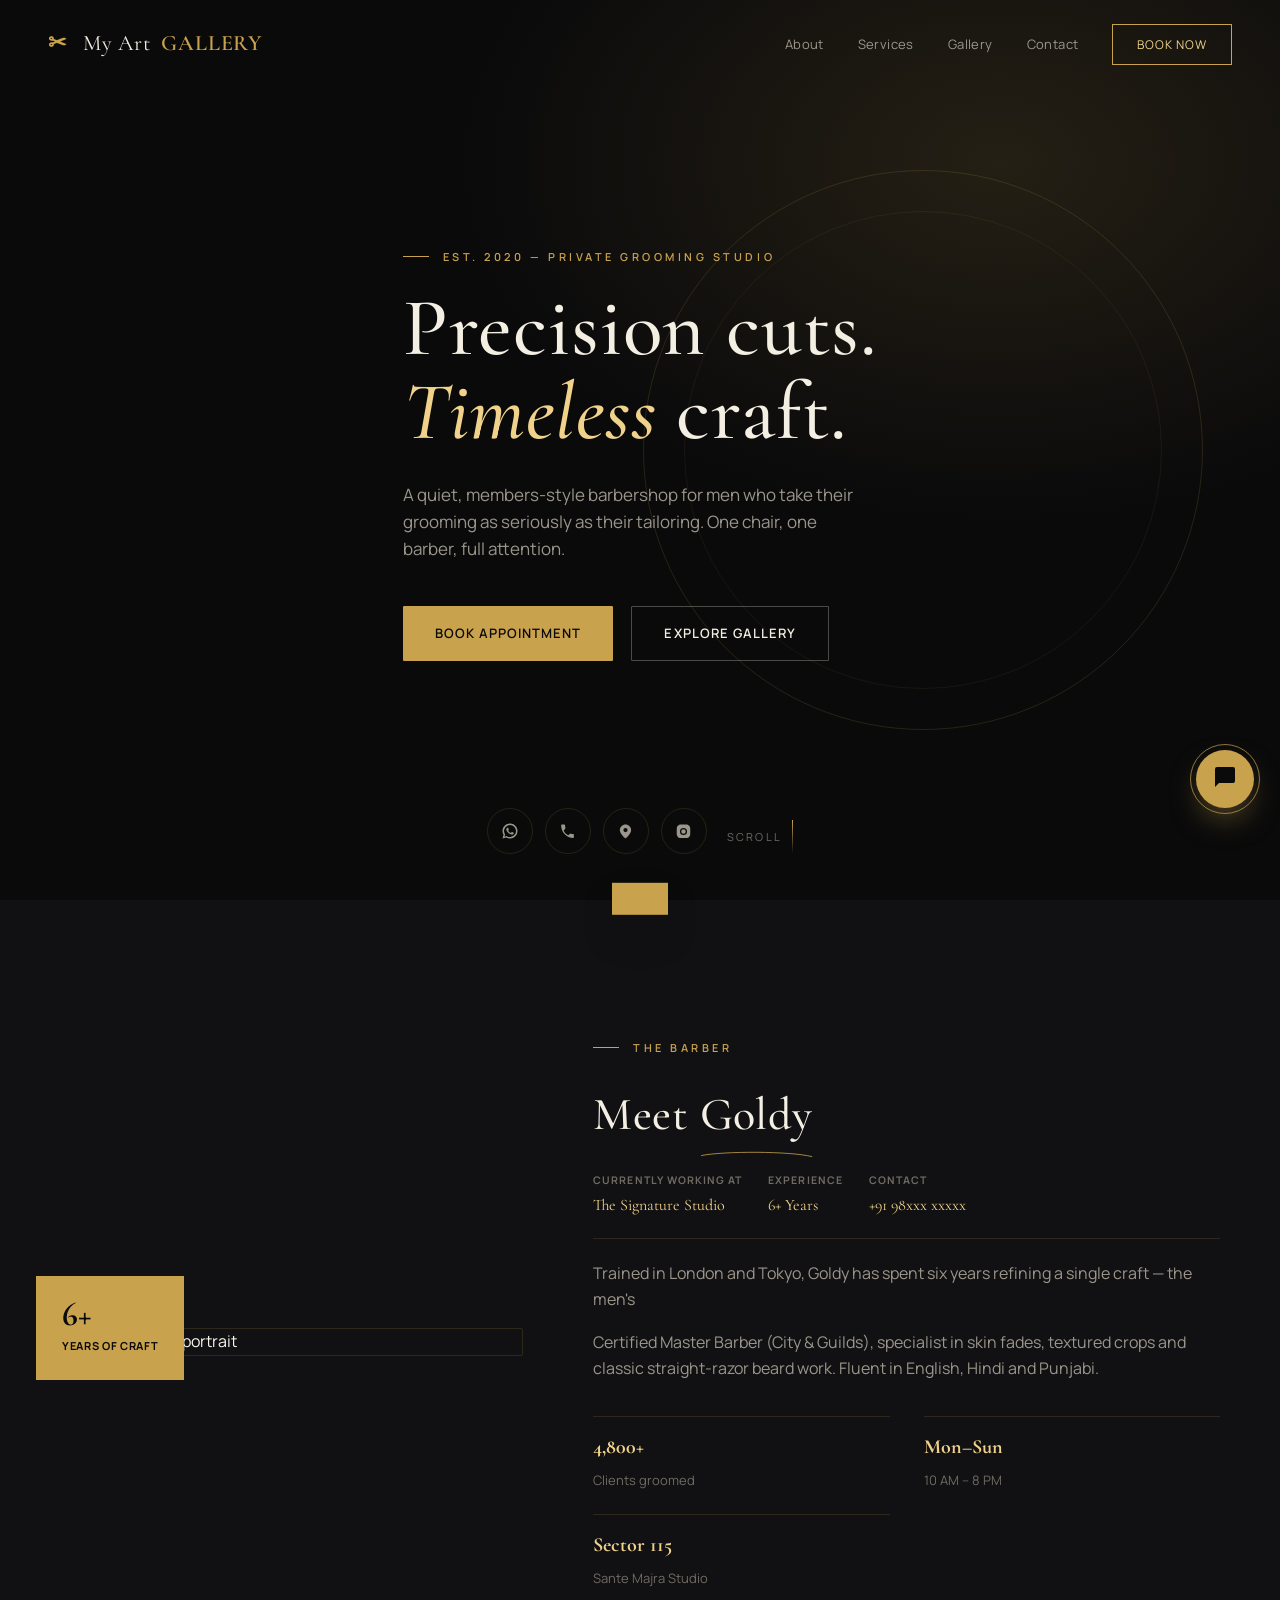
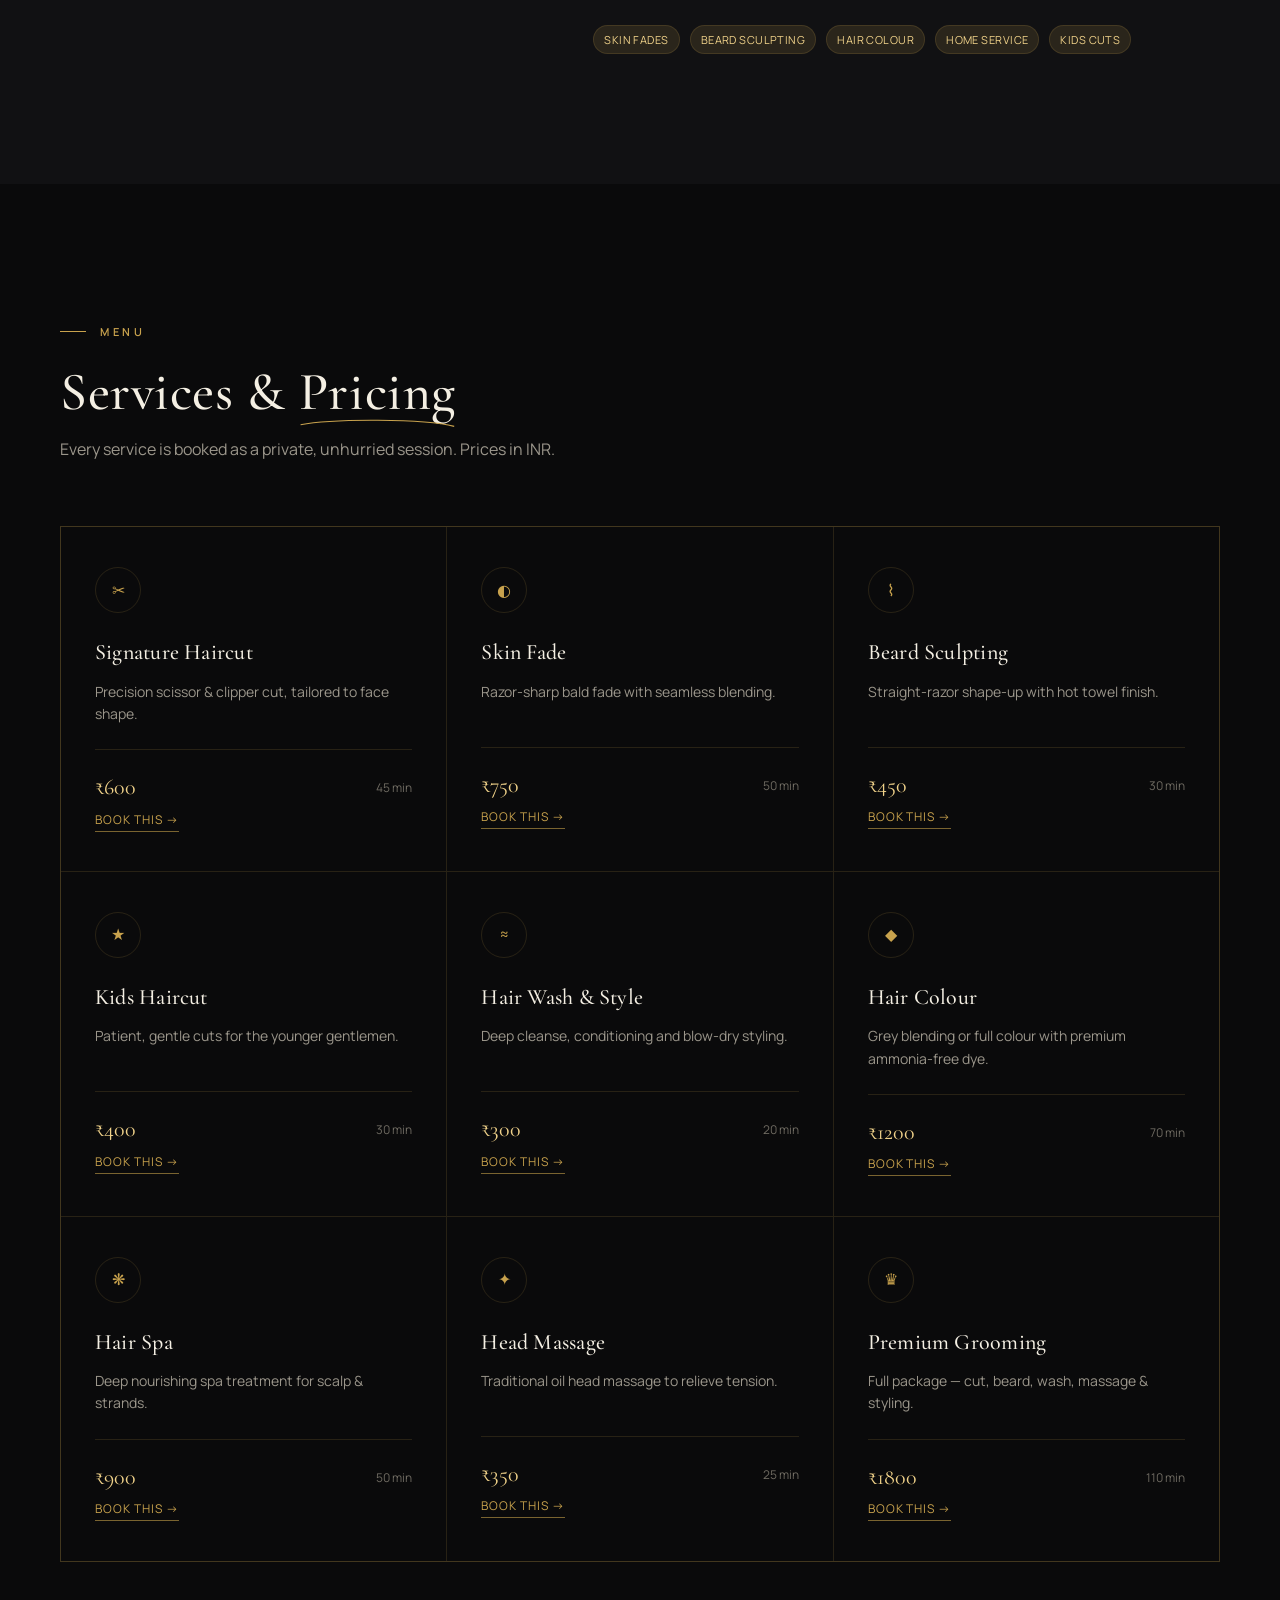
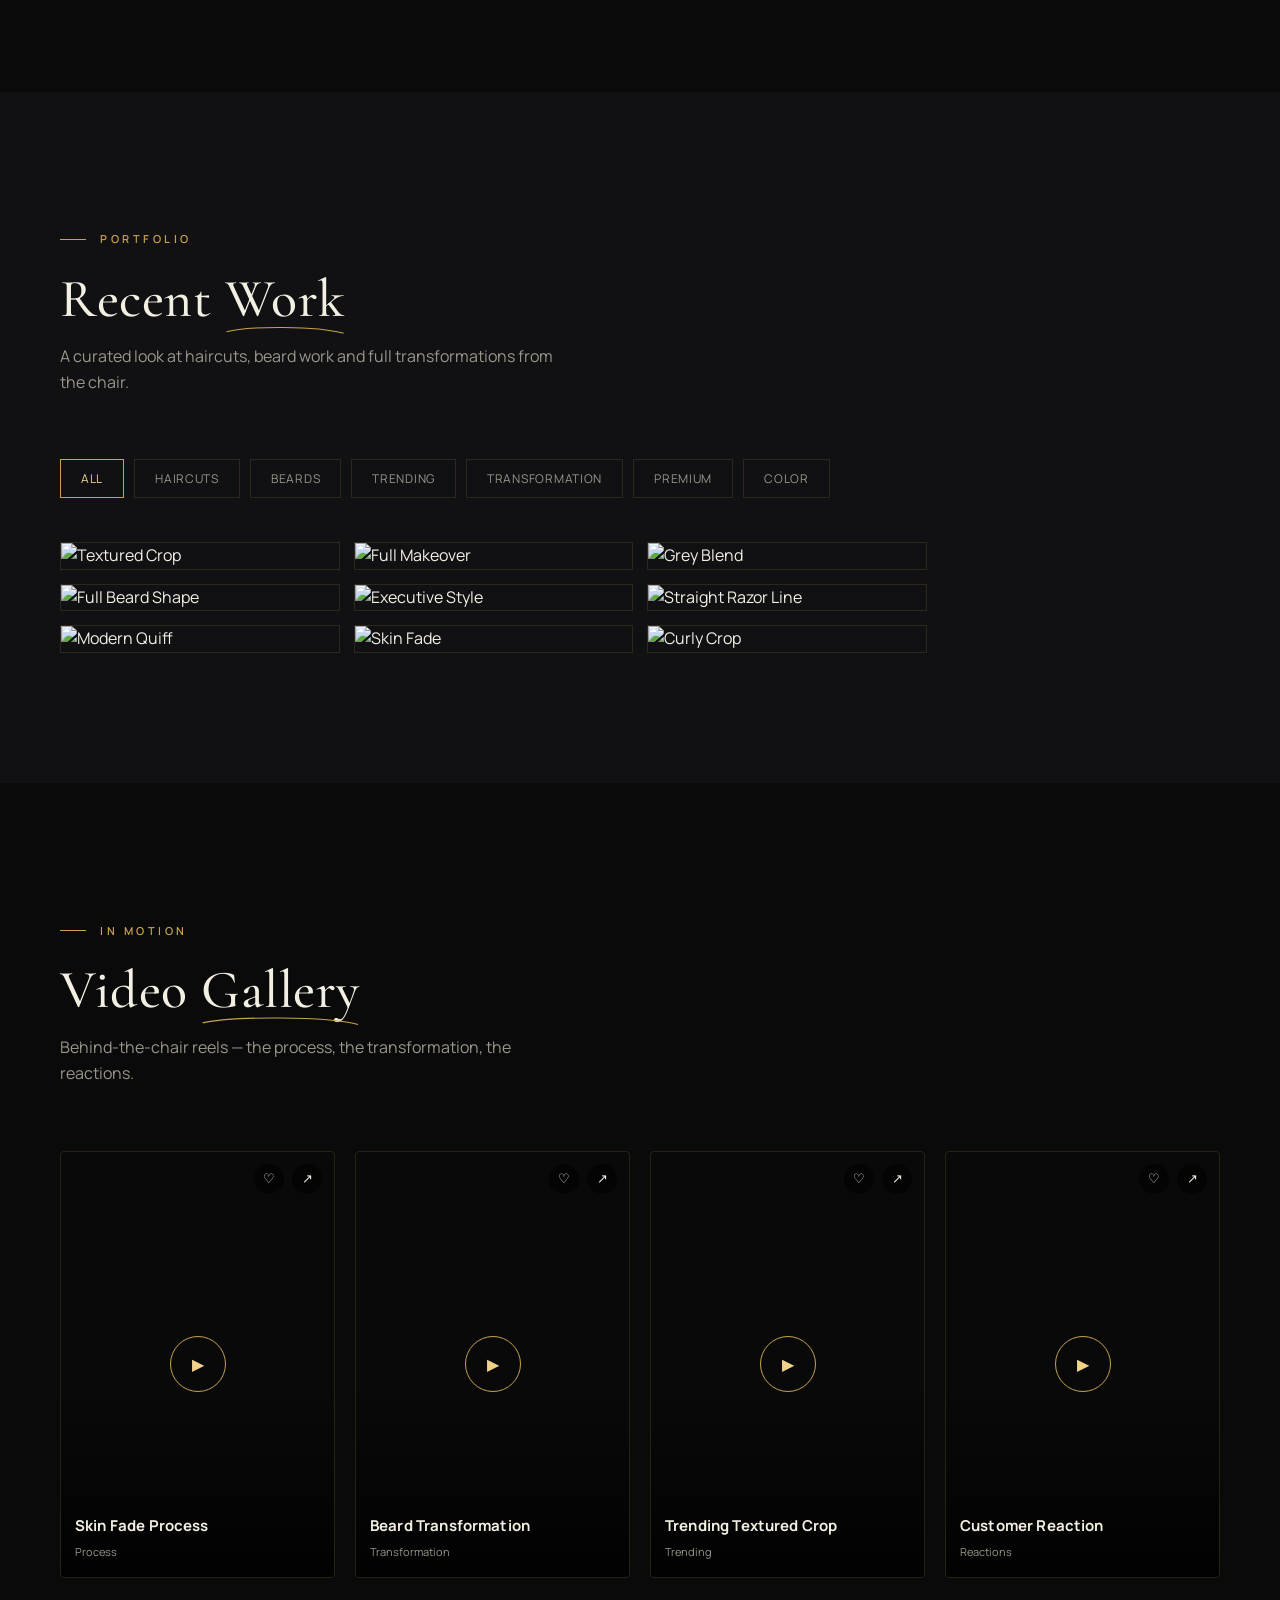
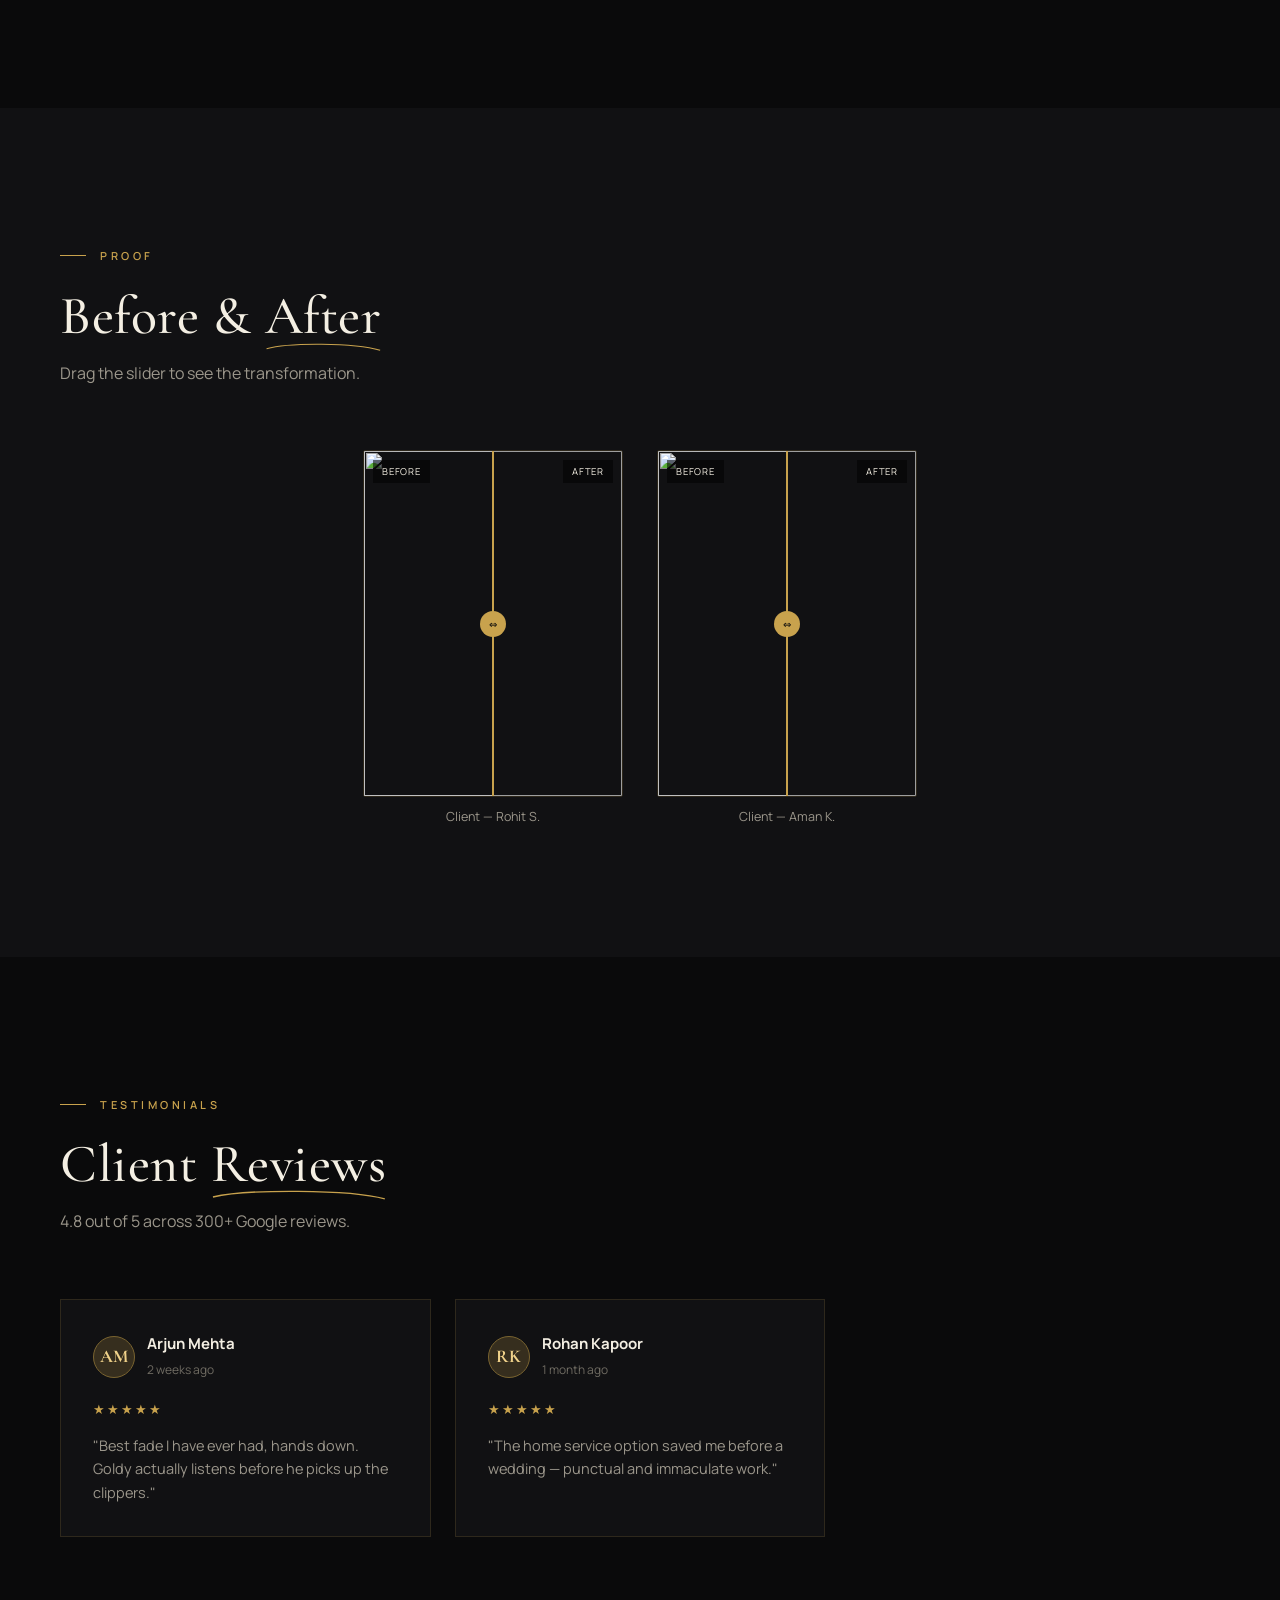
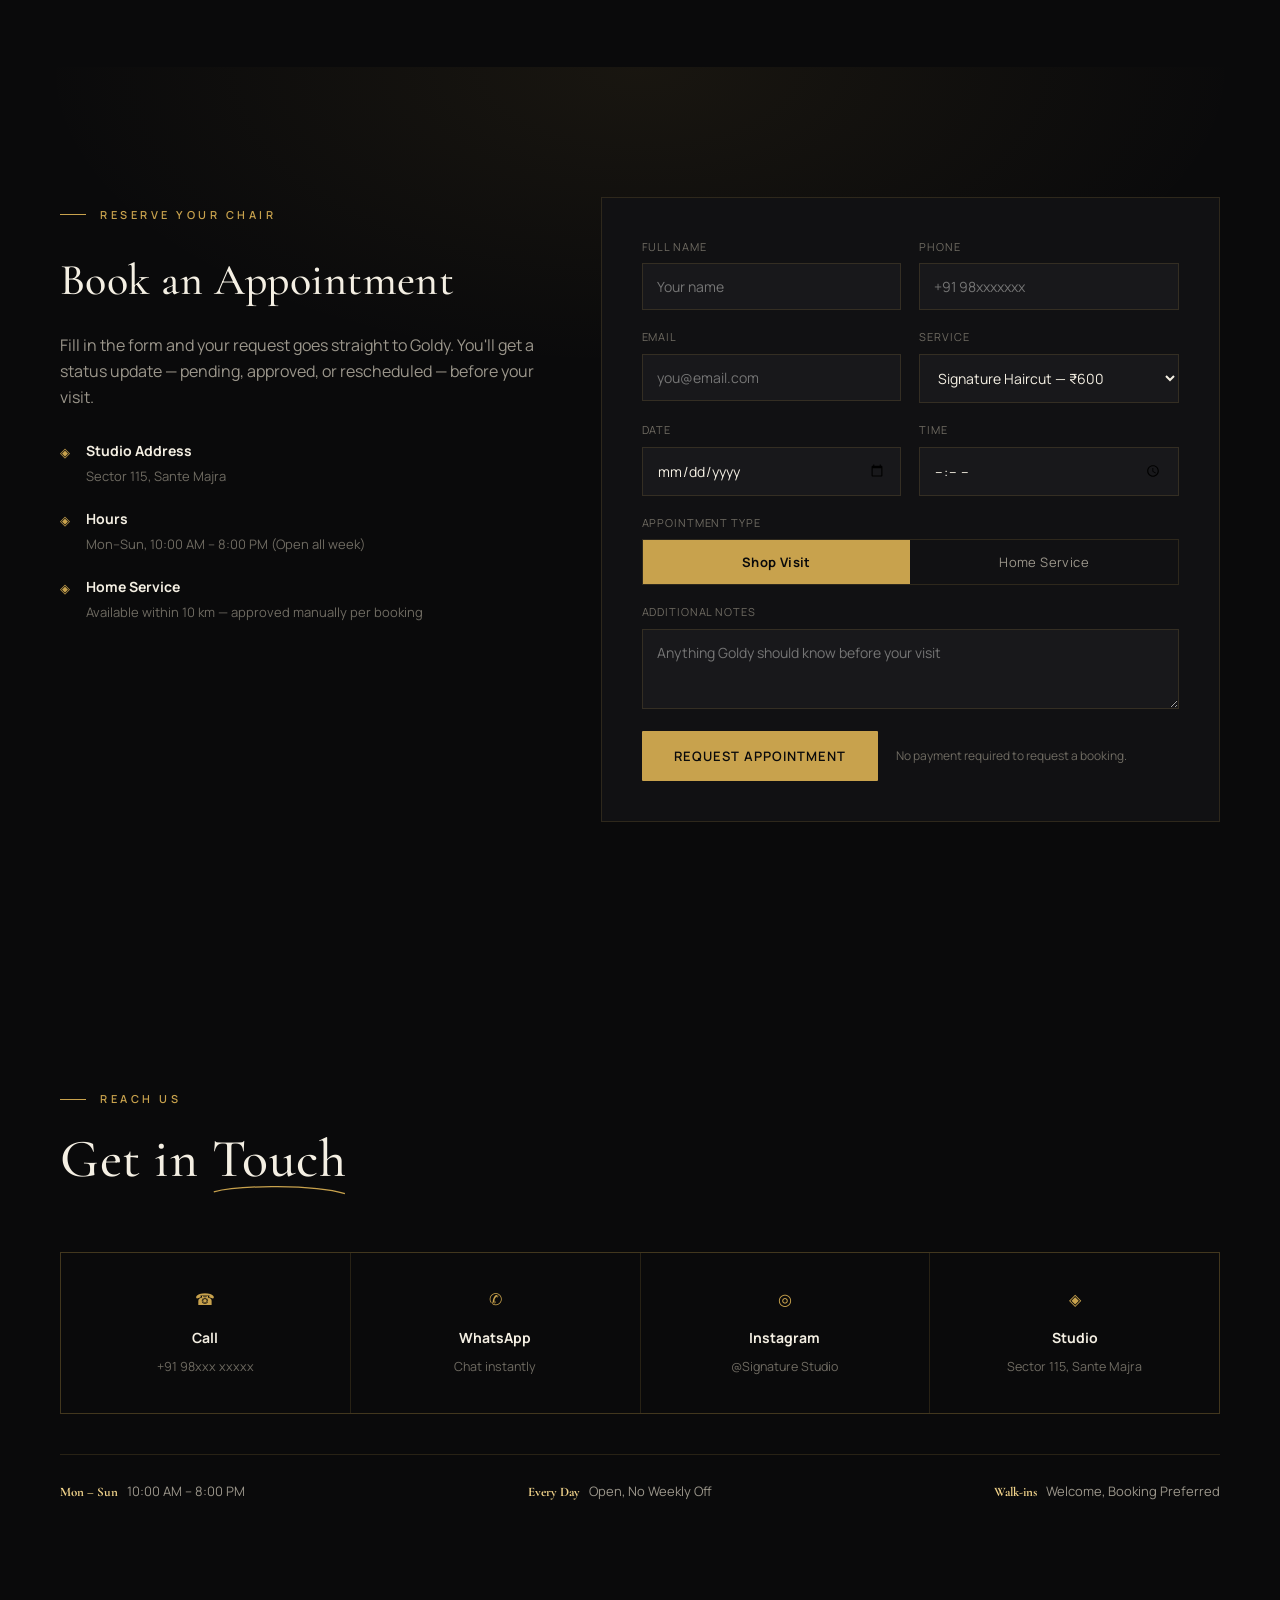
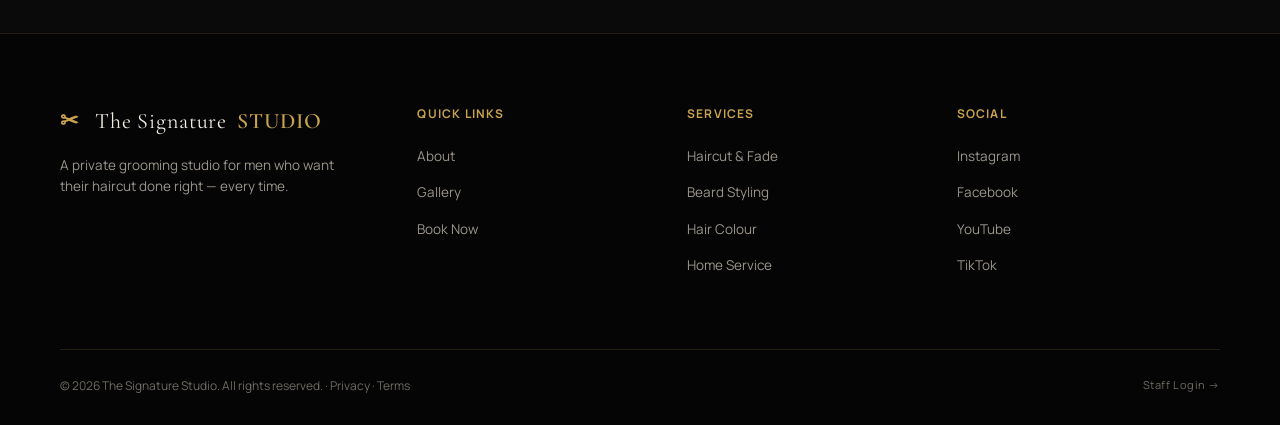
==== commit a8d8c88d: "Pic hcnge" ====
--- a/index.html
+++ b/index.html
@@ -17,7 +17,7 @@
 
   <!-- ================= NAV ================= -->
   <nav id="nav">
-    <div class="logo"><b>✂</b>&nbsp;THE SIGNATURE <b>STUDIO</b></div>
+    <div class="logo"><b>✂</b>&nbsp;My Art <b>GALLERY</b></div>
     <ul class="nav-links" id="navLinks">
       <li><a class="nav-link" href="#about" onclick="closeMenu()">About</a></li>
       <li><a class="nav-link" href="#services" onclick="closeMenu()">Services</a></li>
@@ -82,23 +82,27 @@
   <section id="about">
     <div class="container about-grid">
       <div class="about-photo reveal">
-        <img src="https://images.unsplash.com/photo-1585747860715-2ba37e788b70?q=80&w=900&auto=format&fit=crop"
-          alt="Master barber portrait">
-        <div class="about-badge"><b id="aboutYears">6+</b><span>Years of Craft</span></div>
-      </div>
+  <div class="about-photo-frame">
+    <img src="https://images.unsplash.com/photo-1585747860715-2ba37e788b70?q=80&w=900&auto=format&fit=crop"
+      alt="Master barber portrait">
+  </div>
+  <div class="about-badge"><b id="aboutYears">6+</b><span>Years of Craft</span></div>
+</div>
       <div class="about-text reveal d1">
         <div class="eyebrow">The Barber</div>
         <h2 id="aboutName">Meet <span class="stroke">Goldy<svg viewBox="0 0 200 14">
-              <path d="M2 8c40-8 158-8 196 2" />
-            </svg></span></h2>
-        <p id="aboutIntro">Trained in London and Tokyo, Goldy has spent six years refining a single craft — the men's
-          haircut, done properly. No conveyor belt, no rush. Every appointment is a private, 45–60 minute session built
-          around your head shape, hair type, and the way you actually live.</p>
+      <path d="M2 8c40-8 158-8 196 2" />
+    </svg></span></h2>
+<div class="about-meta">
+  <span class="about-meta-item"><b>Currently working at</b><span id="aboutWorkplace">The Signature Studio</span></span>
+  <span class="about-meta-item"><b>Experience</b><span id="aboutExpMeta">6+ Years</span></span>
+  <span class="about-meta-item"><b>Contact</b><a href="tel:+10000000000" id="aboutContactMeta">+91 98xxx xxxxx</a></span>
+</div>
+<p id="aboutIntro">Trained in London and Tokyo, Goldy has spent six years refining a single craft — the men's
         <p>Certified Master Barber (City & Guilds), specialist in skin fades, textured crops and classic straight-razor
           beard work. Fluent in English, Hindi and Punjabi.</p>
         <div class="about-facts">
           <div class="about-fact"><b>4,800+</b><span>Clients groomed</span></div>
-          <div class="about-fact"><b>4.9 / 5</b><span>Average rating</span></div>
           <div class="about-fact"><b>Mon–Sun</b><span>10 AM – 8 PM</span></div>
           <div class="about-fact"><b>Sector 115</b><span>Sante Majra Studio</span></div>
         </div>
@@ -177,7 +181,7 @@
         <h2>Client <span class="stroke">Reviews<svg viewBox="0 0 180 14">
               <path d="M2 8c34-8 140-8 176 2" />
             </svg></span></h2>
-        <p>4.7 out of 5 across 300+ Google reviews.</p>
+        <p>4.8 out of 5 across 300+ Google reviews.</p>
       </div>
       <div class="review-track" id="reviewGrid"></div>
     </div>
--- a/Frontend/style.css
+++ b/Frontend/style.css
@@ -540,9 +540,40 @@
     position: relative;
 }
 
-.about-photo img {
+.about-photo-frame {
     border-radius: 2px;
+    border: 1px solid var(--line);
+    transform: scale(1);
+    transform-origin: 90% 10%;
+    transition: transform .5s cubic-bezier(.16, .8, .24, 1), border-color .3s ease;
+    position: relative;
+}
+
+.about-photo-frame img {
+    display: block;
+    width: 100%;
     filter: grayscale(.15) contrast(1.05);
+    transition: filter .6s ease;
+}
+
+.about-photo-frame:hover {
+    transform: scale(1.08);
+    border-color: var(--gold);
+    z-index: 5;
+    animation: lightningGlow 1.3s ease-in-out infinite;
+}
+
+.about-photo-frame:hover img {
+    filter: grayscale(0) contrast(1.05);
+}
+
+@keyframes lightningGlow {
+    0%, 100% {
+        box-shadow: 0 0 0 1px var(--gold), 0 0 20px 2px rgba(200, 162, 77, .35), 0 0 46px 10px rgba(200, 162, 77, .15);
+    }
+    50% {
+        box-shadow: 0 0 0 1.5px var(--gold-bright), 0 0 32px 6px rgba(240, 210, 138, .6), 0 0 74px 16px rgba(200, 162, 77, .28);
+    }
 }
 
 .about-badge {
@@ -553,6 +584,12 @@
     color: #0a0a0b;
     padding: 22px 26px;
     max-width: 200px;
+    z-index: 20;
+    transition: transform .5s cubic-bezier(.16, .8, .24, 1);
+}
+
+.about-photo:hover .about-badge {
+    transform: translateX(-10px);
 }
 
 .about-badge b {
@@ -579,6 +616,40 @@
     color: var(--muted);
     font-size: 16px;
     margin-bottom: 18px;
+}
+
+.about-meta {
+    display: flex;
+    flex-wrap: wrap;
+    gap: 10px 26px;
+    margin: 4px 0 22px;
+    padding-bottom: 20px;
+    border-bottom: 1px solid var(--line);
+}
+
+.about-meta-item {
+    display: flex;
+    flex-direction: column;
+    gap: 4px;
+}
+
+.about-meta-item b {
+    font-size: 10.5px;
+    letter-spacing: .1em;
+    text-transform: uppercase;
+    color: var(--muted-2);
+    font-weight: 700;
+}
+
+.about-meta-item span,
+.about-meta-item a {
+    font-family: var(--serif);
+    font-size: 16px;
+    color: var(--gold-bright);
+}
+
+.about-meta-item a:hover {
+    color: var(--gold);
 }
 
 .about-facts {
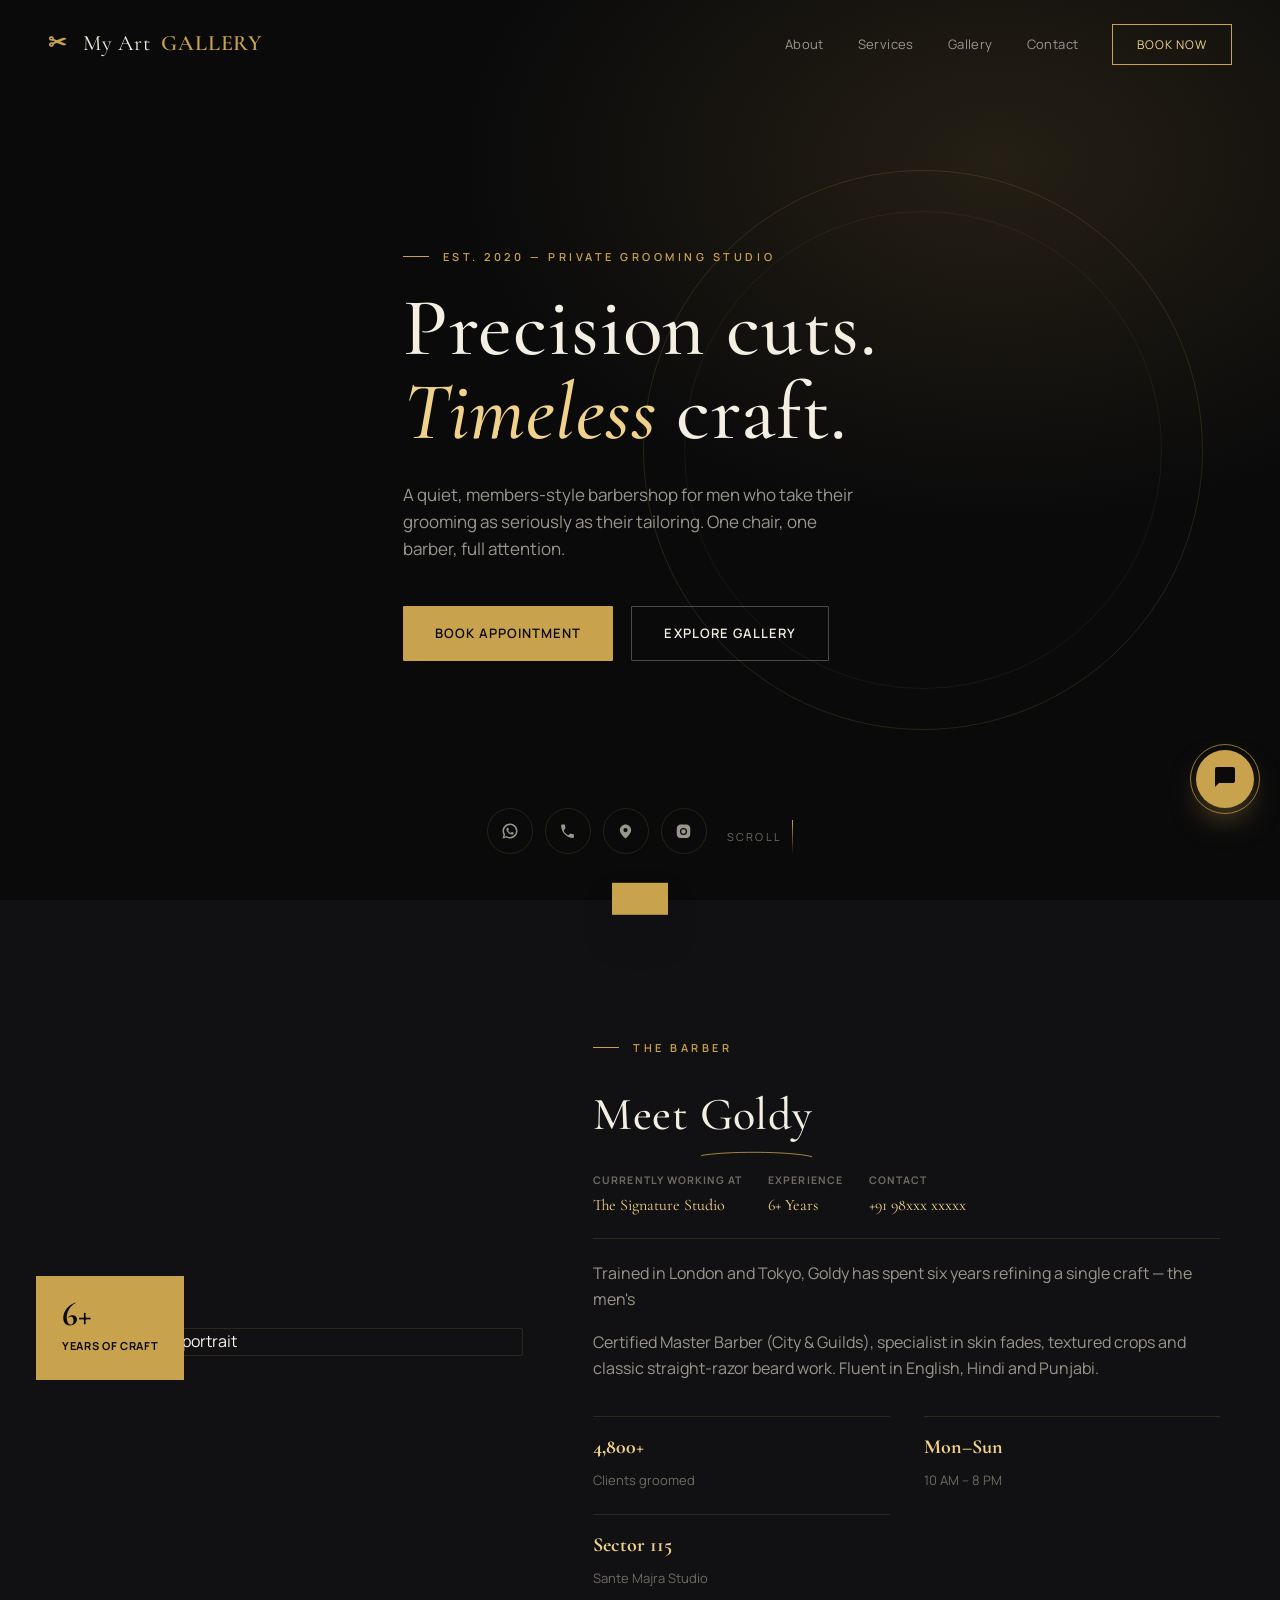
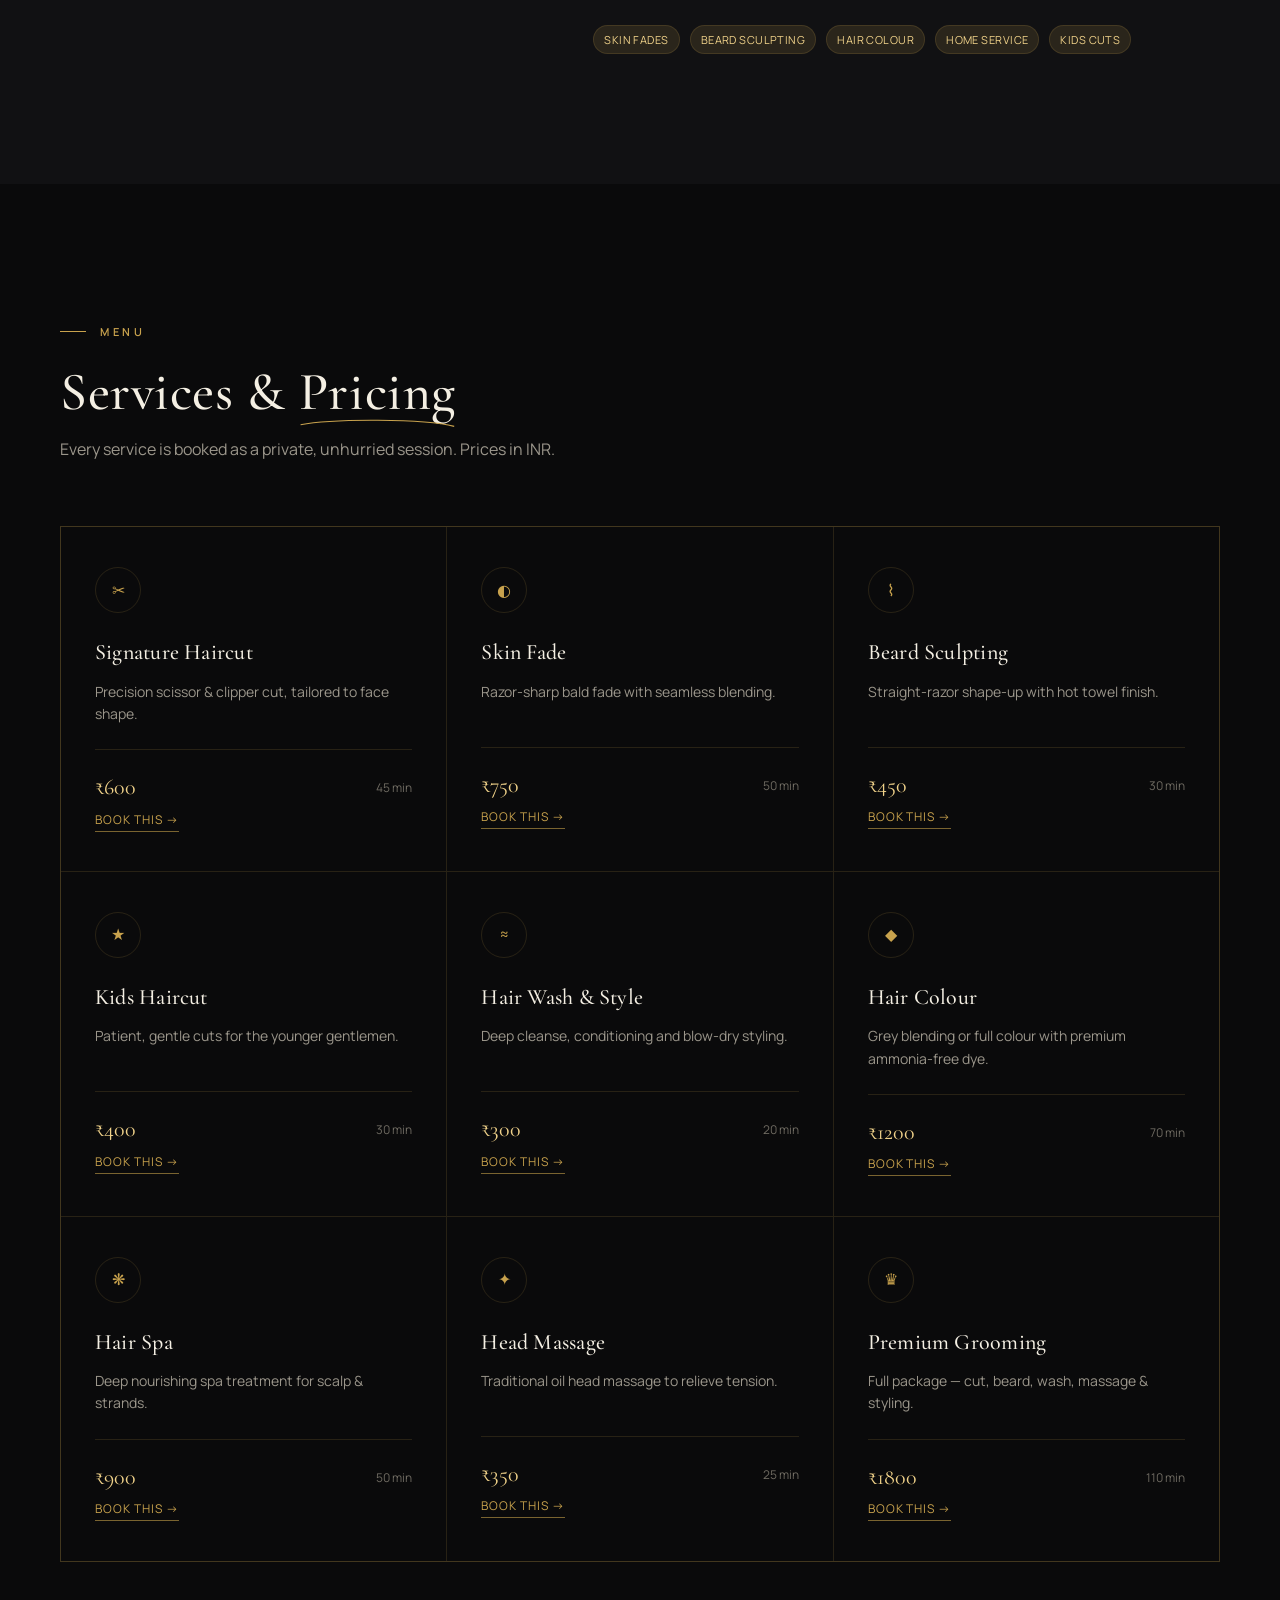
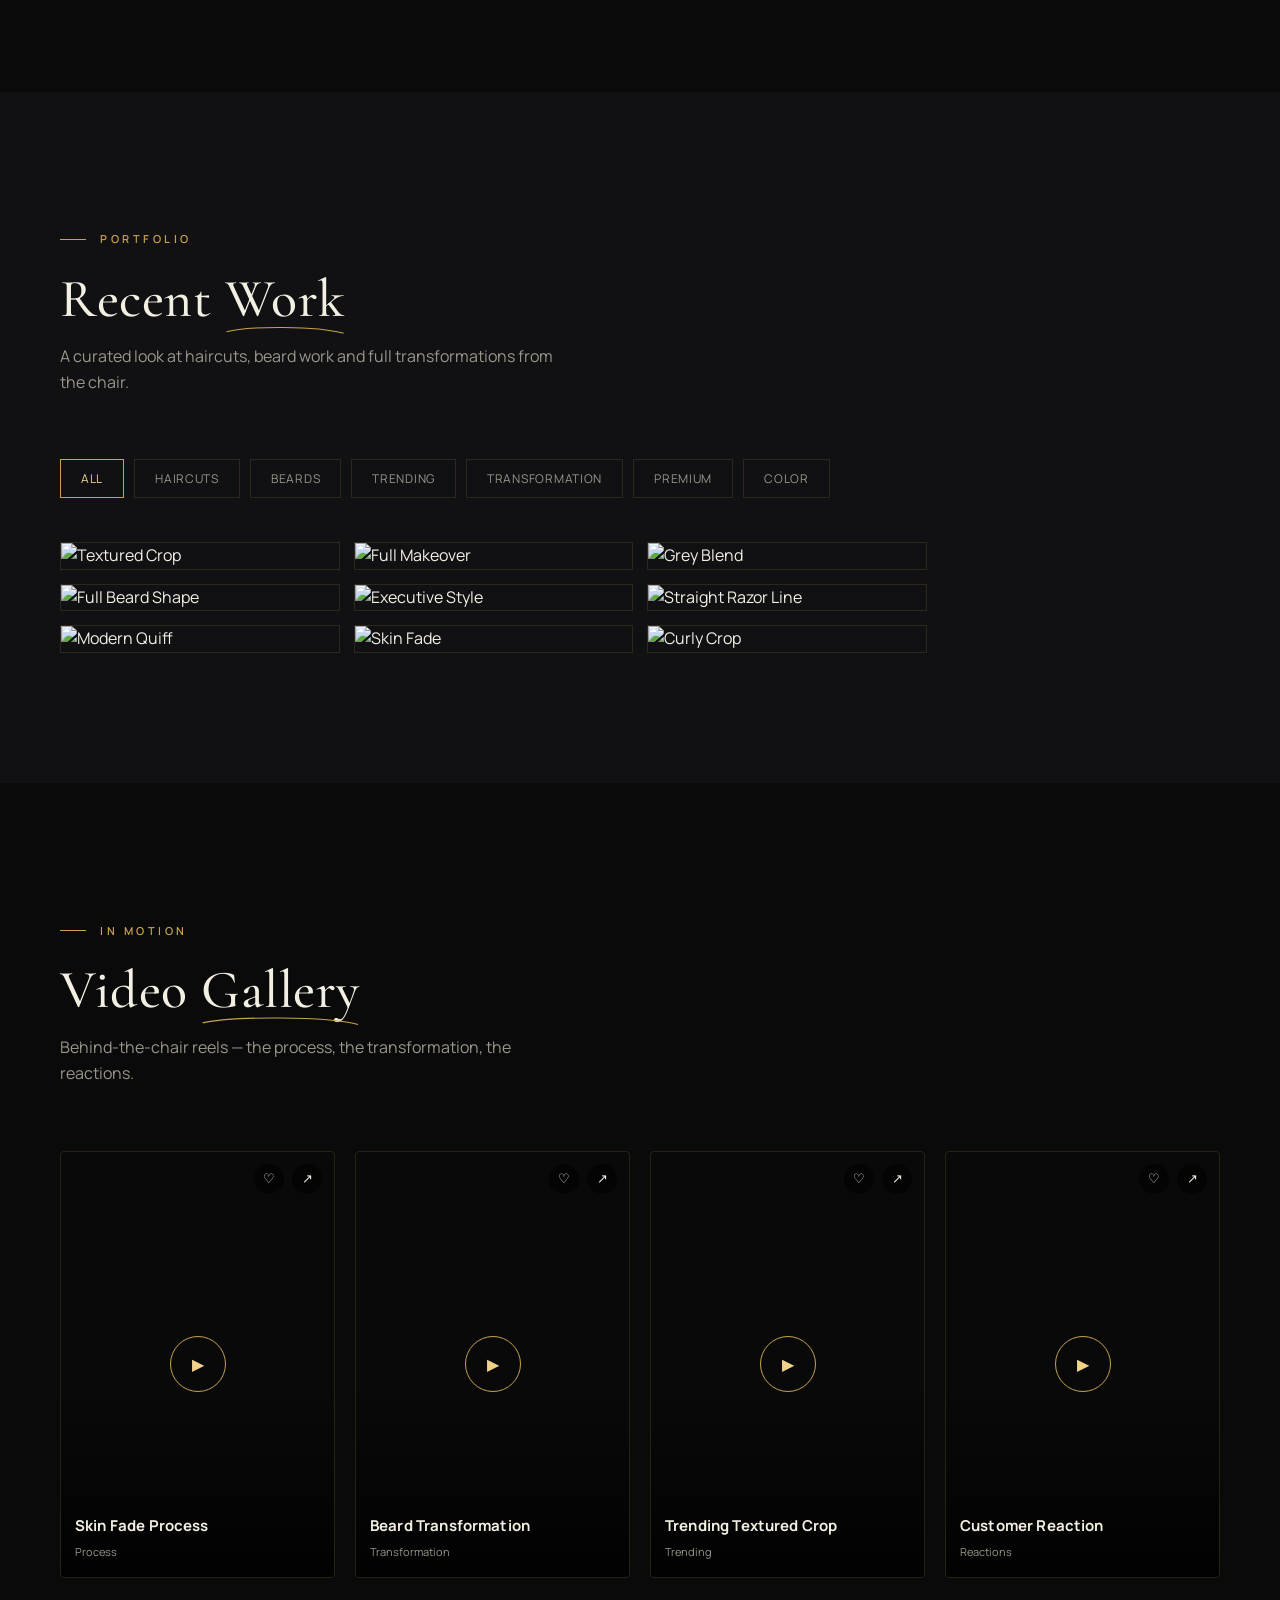
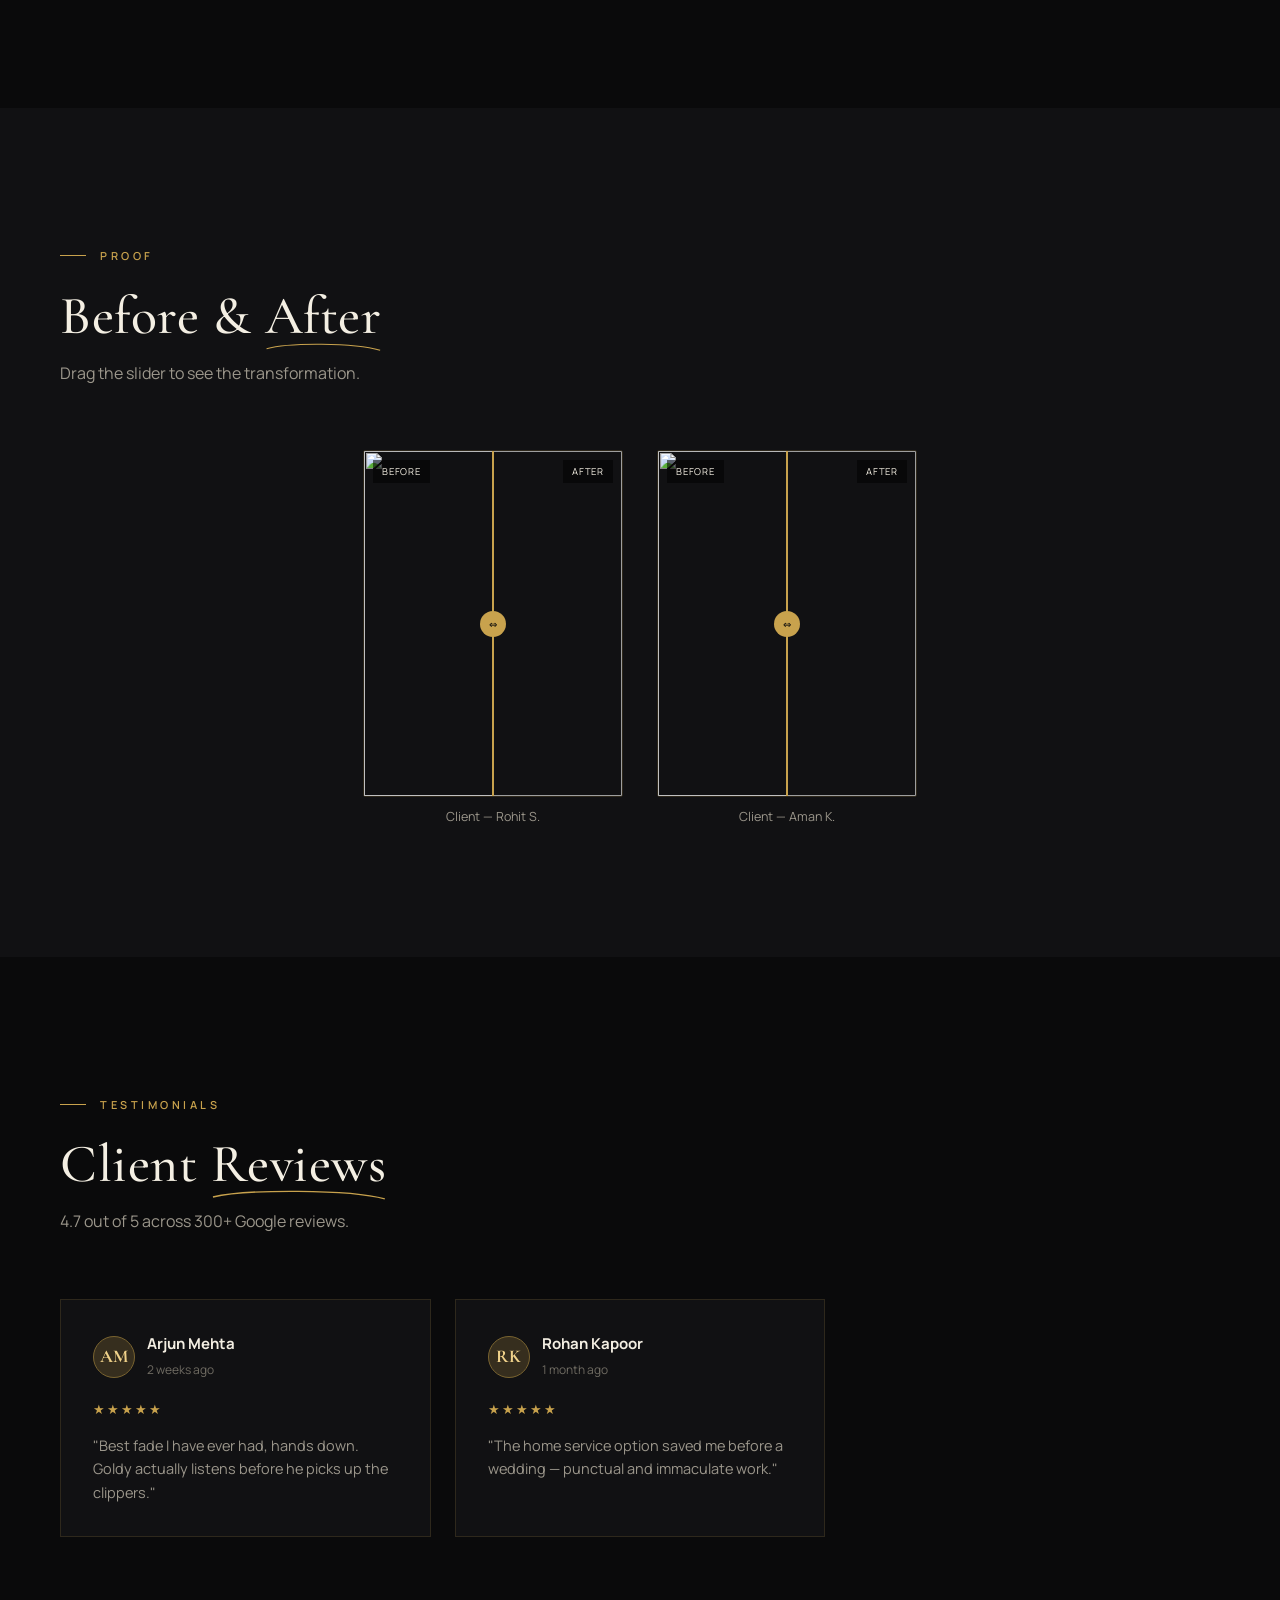
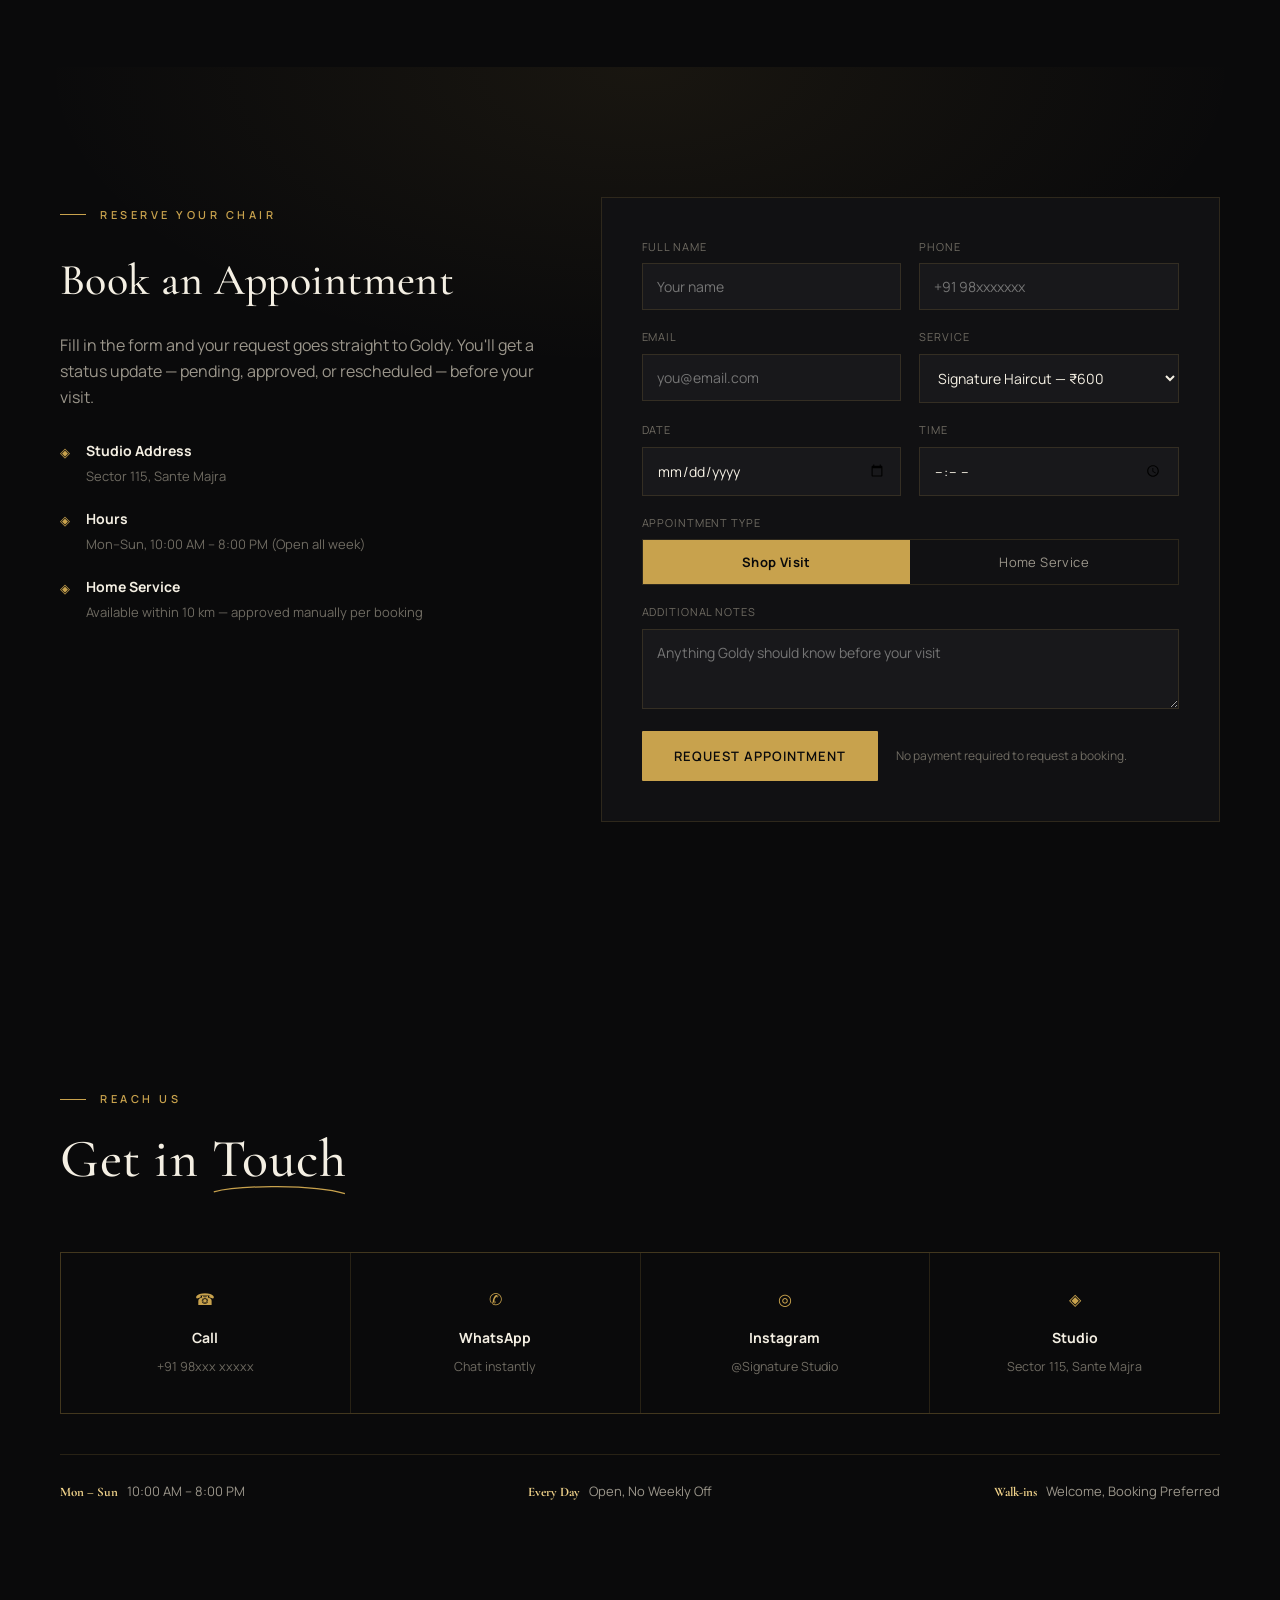
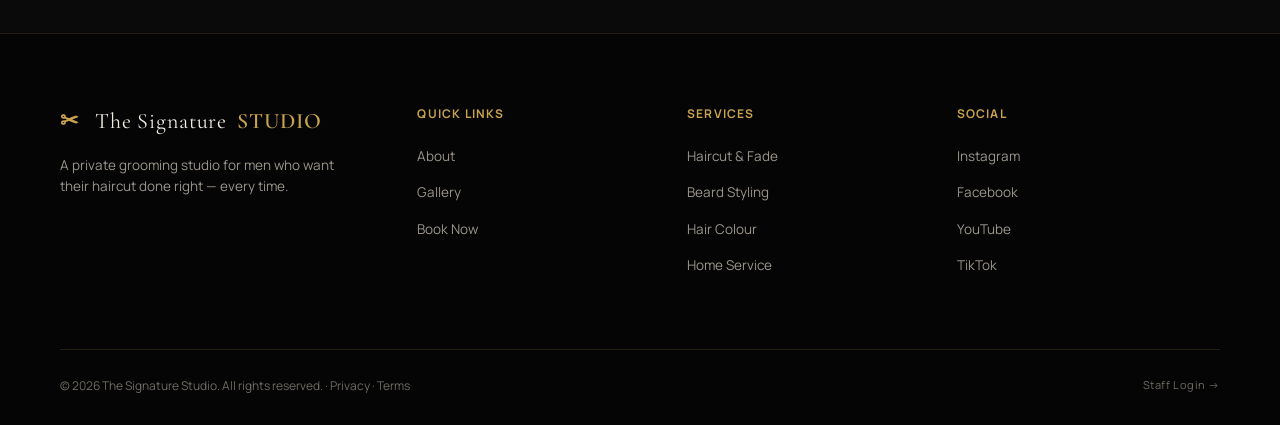
==== commit 8cc66b63: "merge" ====
--- a/index.html
+++ b/index.html
@@ -181,7 +181,7 @@
         <h2>Client <span class="stroke">Reviews<svg viewBox="0 0 180 14">
               <path d="M2 8c34-8 140-8 176 2" />
             </svg></span></h2>
-        <p>4.8 out of 5 across 300+ Google reviews.</p>
+        <p>4.7 out of 5 across 300+ Google reviews.</p>
       </div>
       <div class="review-track" id="reviewGrid"></div>
     </div>
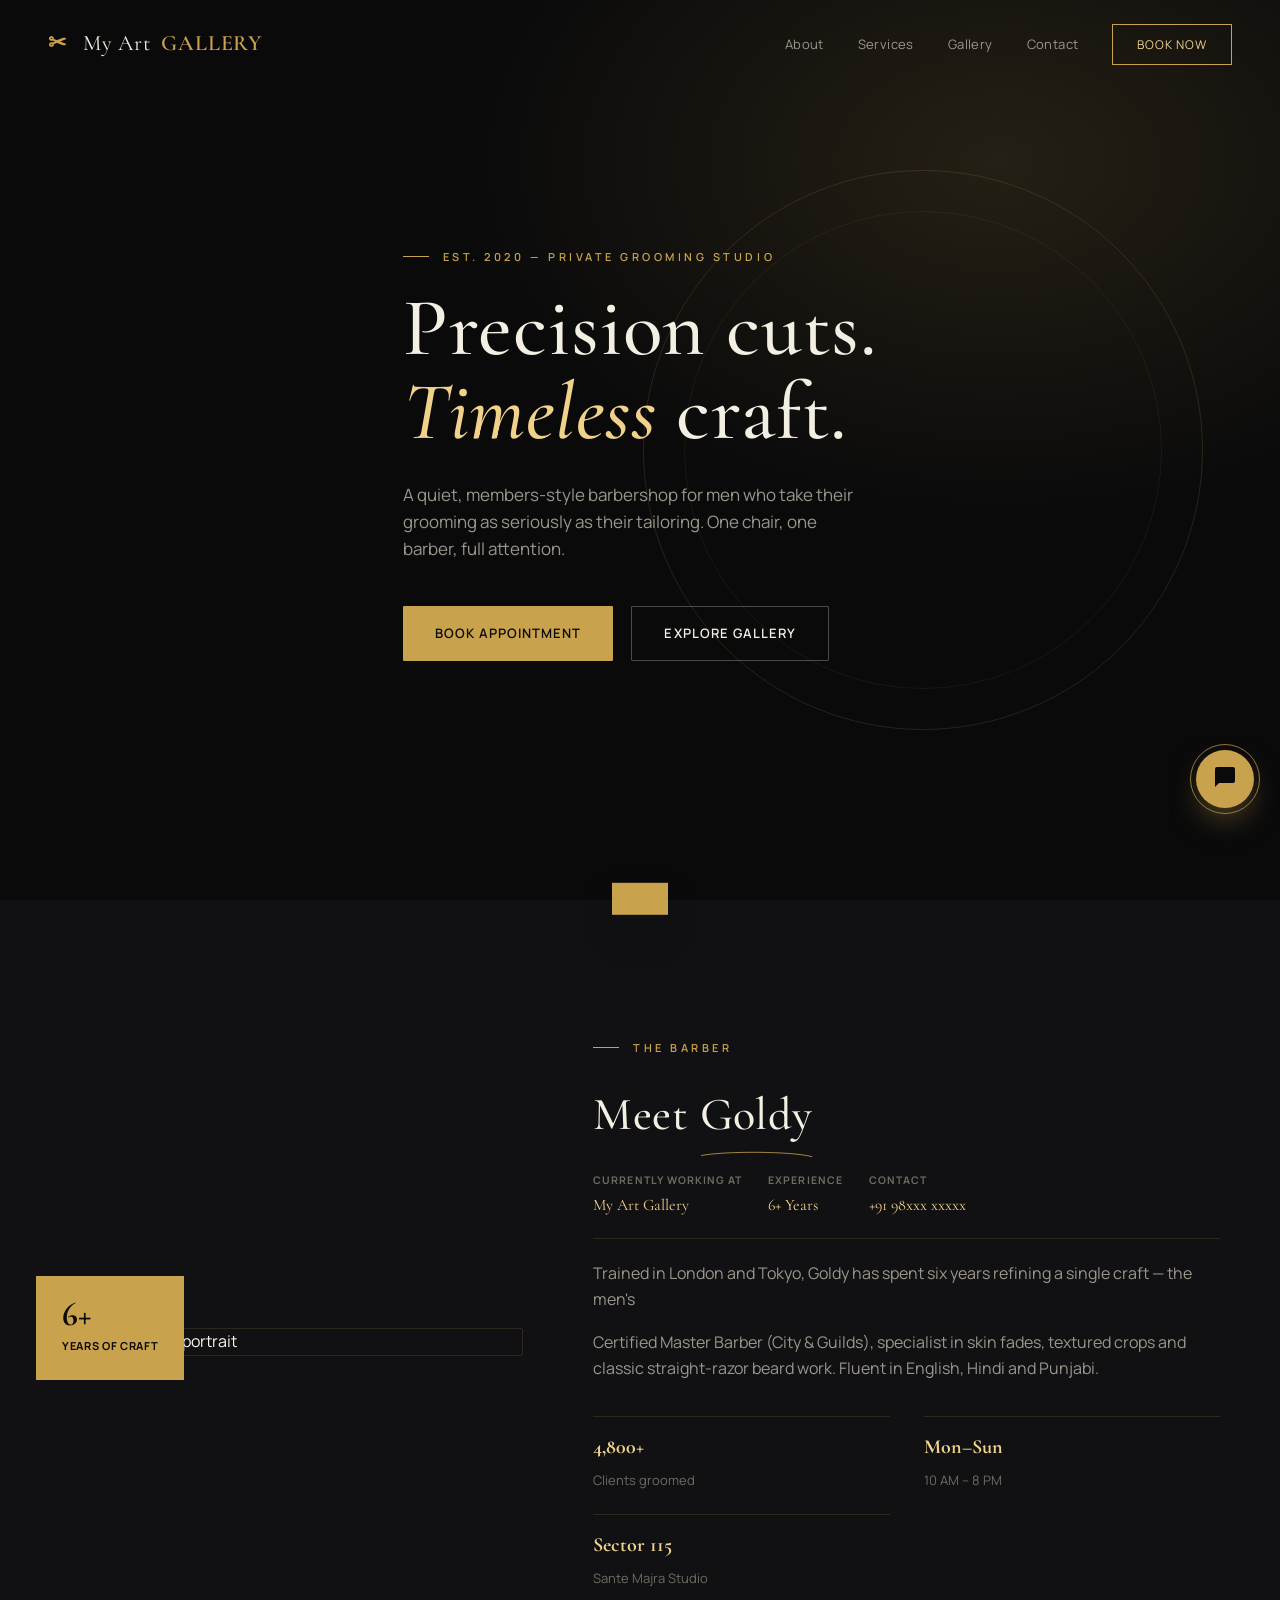
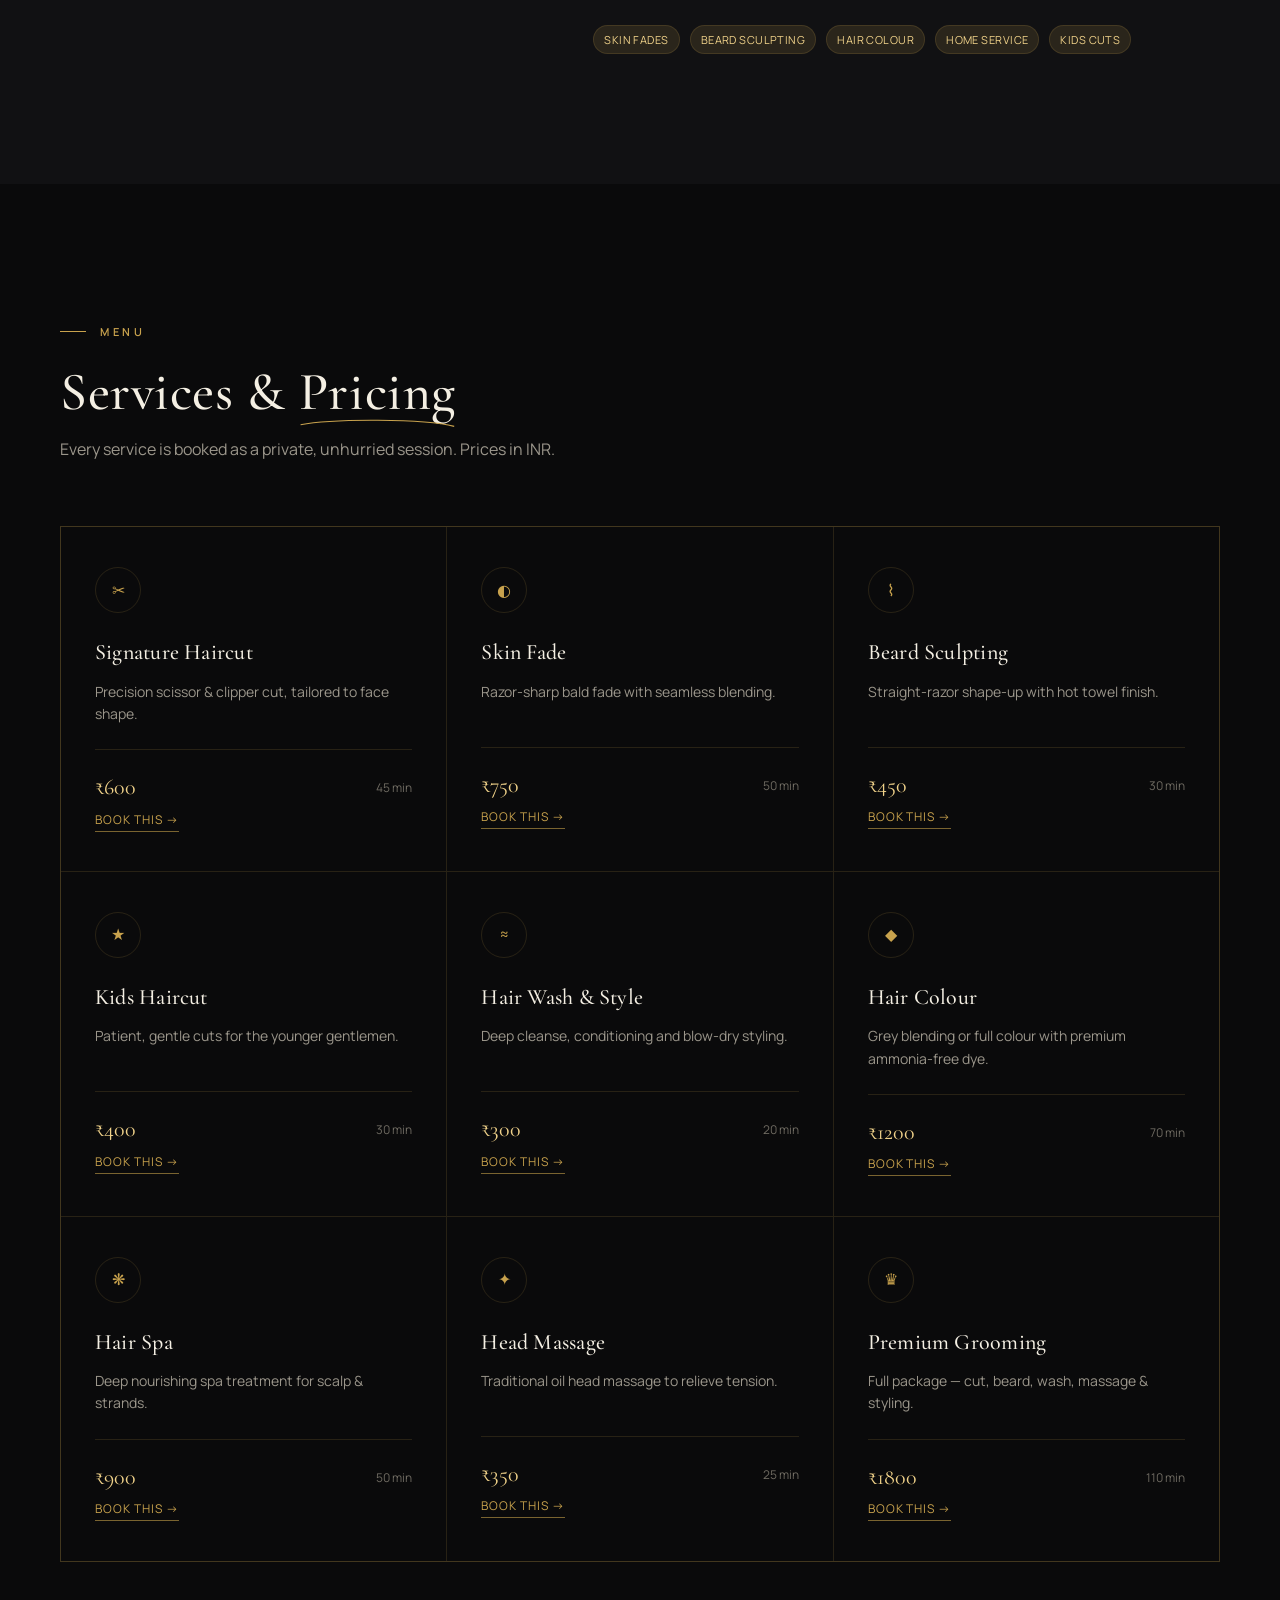
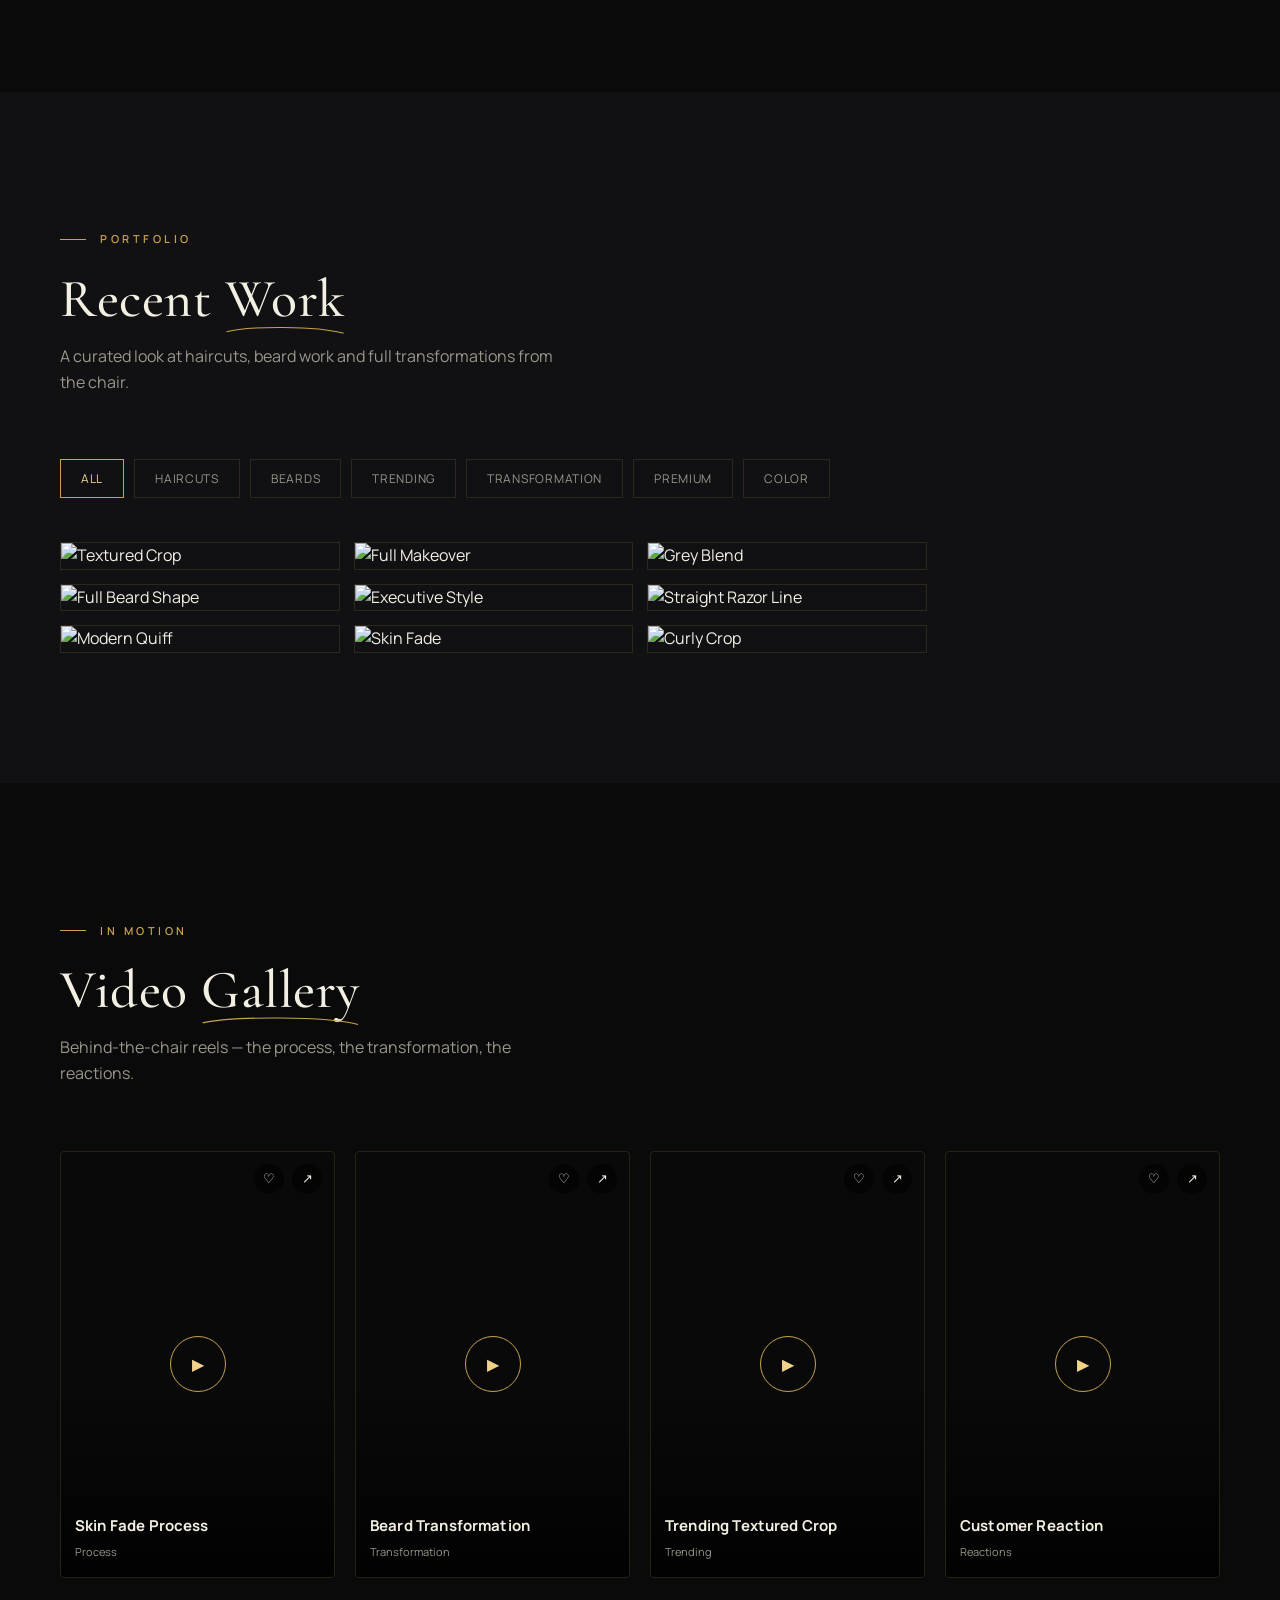
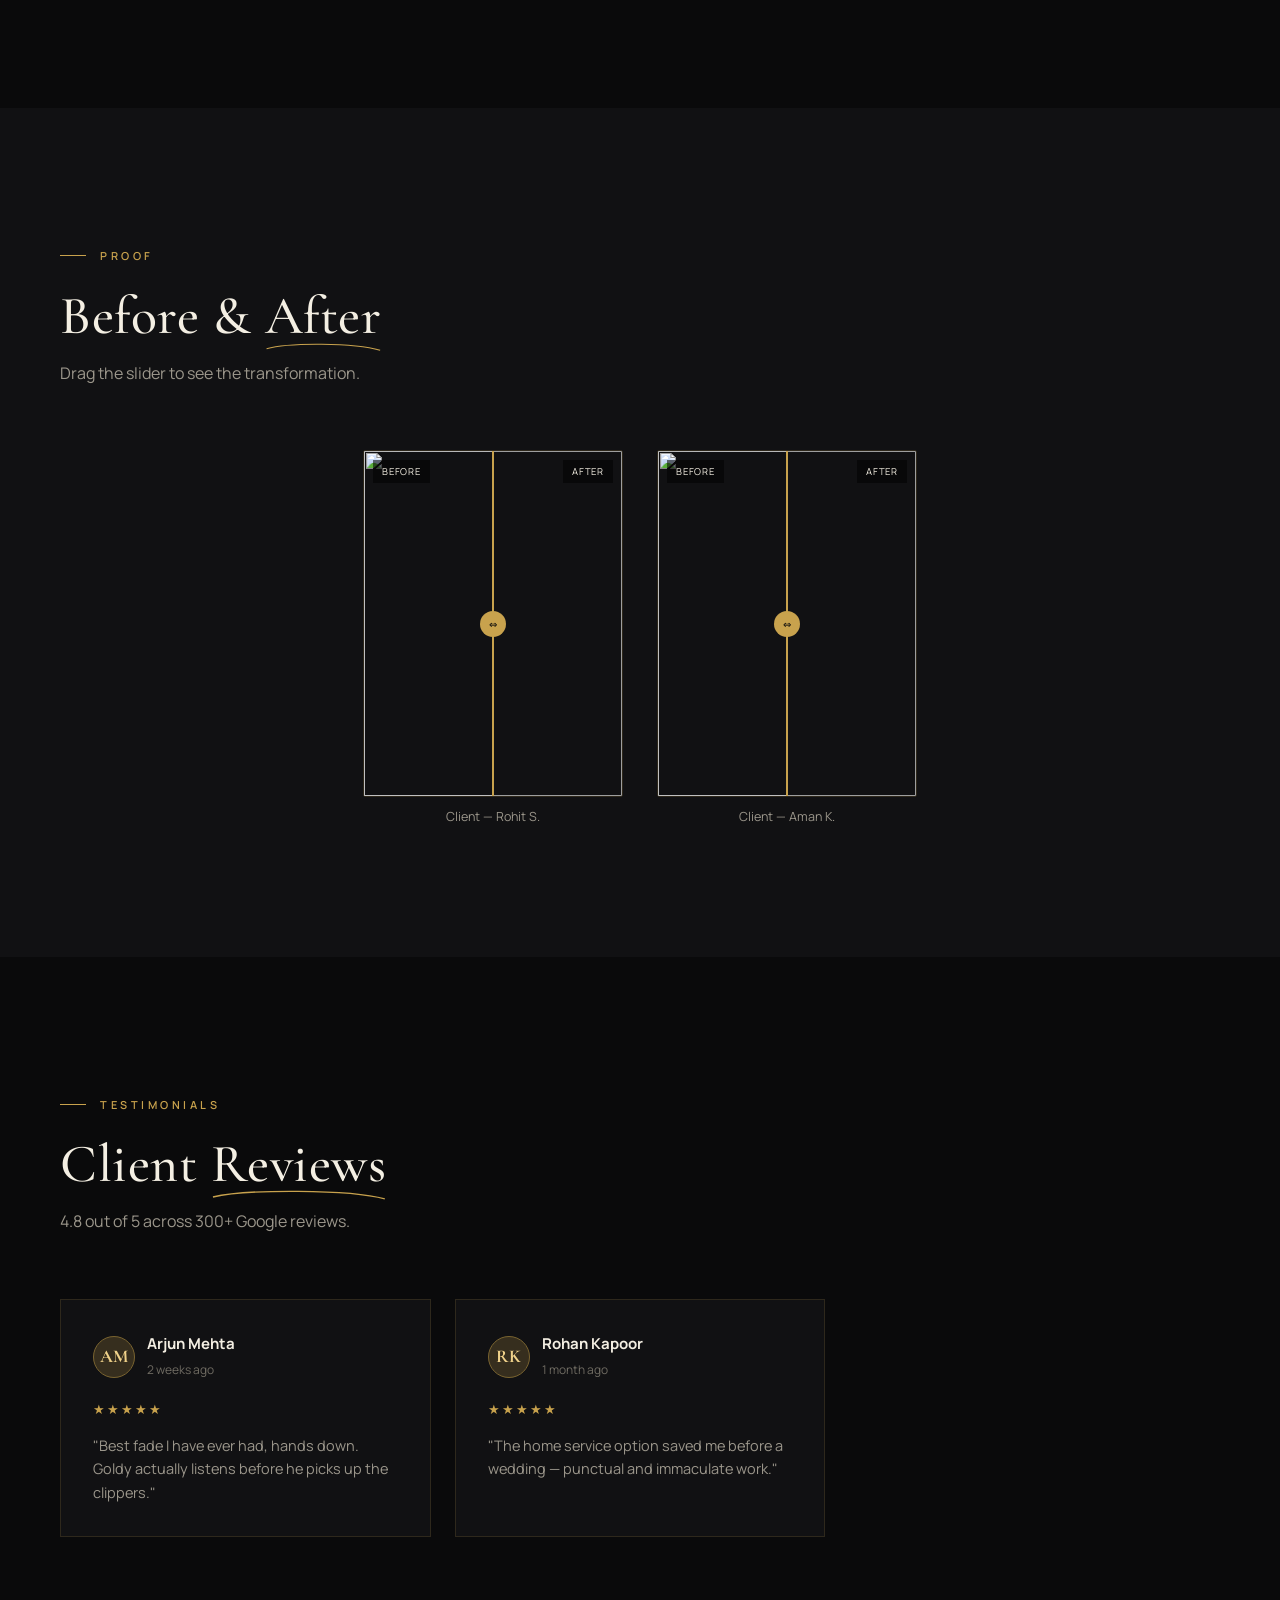
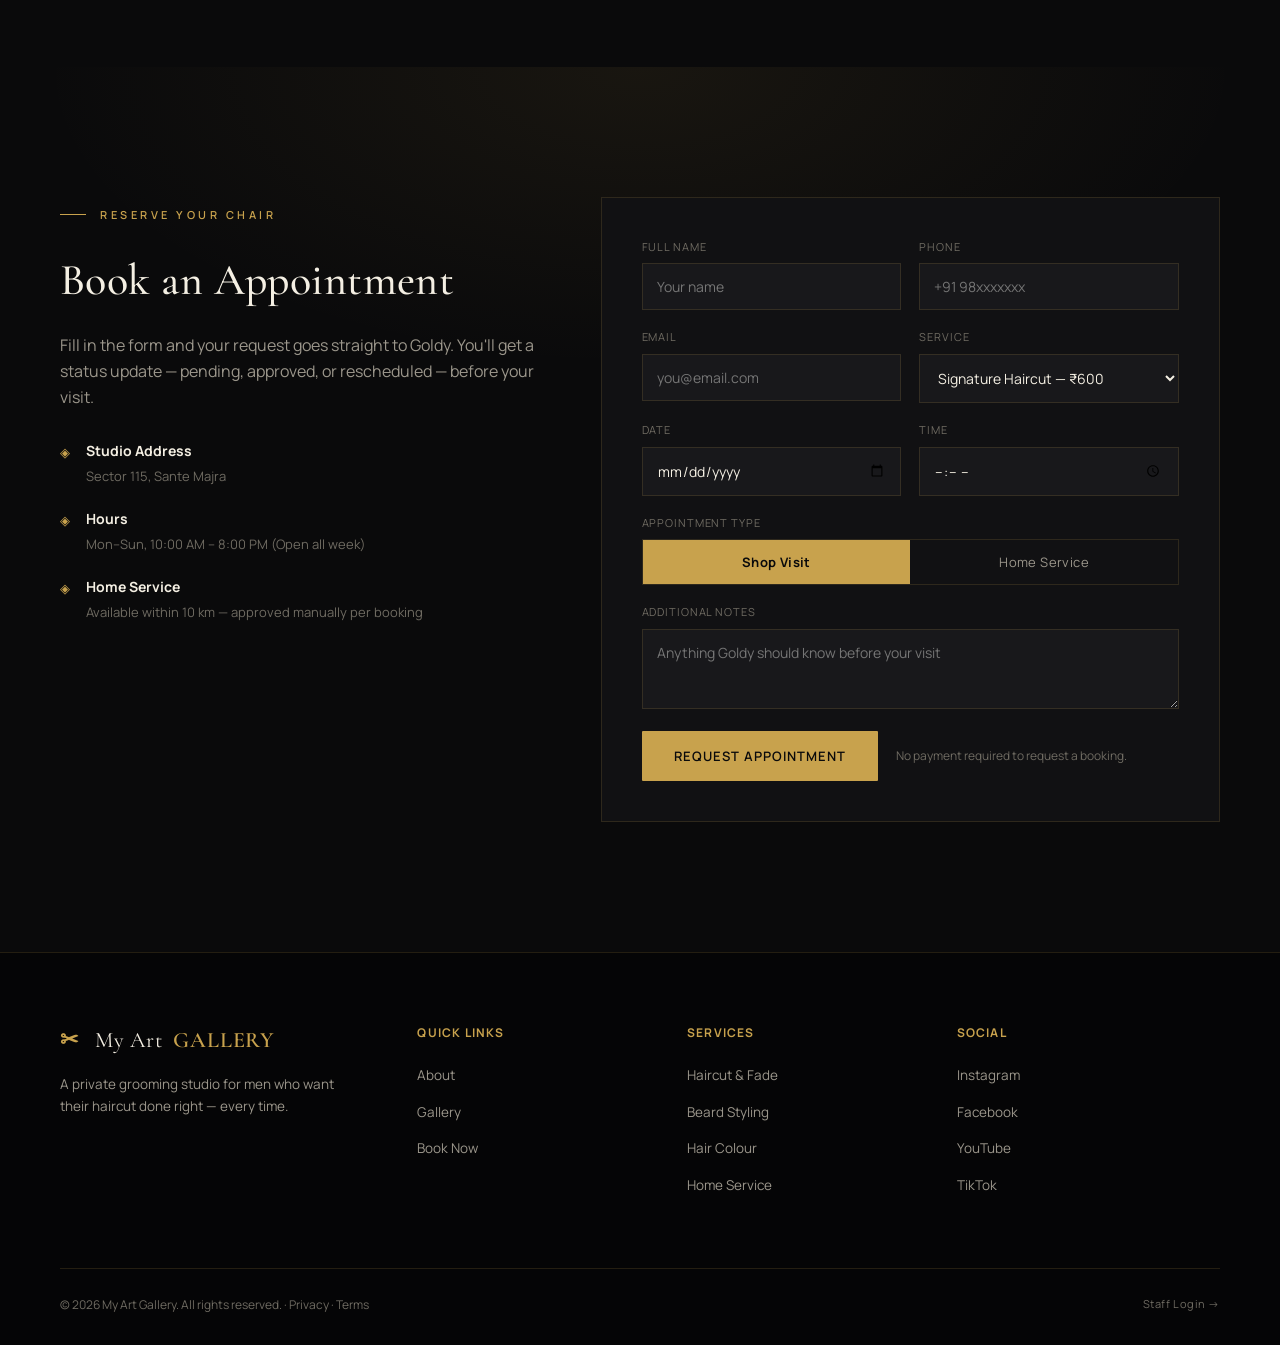
==== commit 63a7356b: "UI design" ====
--- a/index.html
+++ b/index.html
@@ -4,9 +4,9 @@
 <head>
   <meta charset="UTF-8">
   <meta name="viewport" content="width=device-width, initial-scale=1.0">
-  <title>THE SIGNATURE STUDIO — Luxury Grooming</title>
+  <title>MY ART GALLERY — Luxury Grooming</title>
   <meta name="description" content="A premium barber & grooming studio. Book your appointment online.">
-  <link rel="preconnect" href="https://fonts.googleapis.com">
+  <link rel="preconnect" ref="https://fonts.googleapis.com">
   <link
     href="https://fonts.googleapis.com/css2?family=Cormorant+Garamond:ital,wght@0,400;0,500;0,600;1,500&family=Manrope:wght@300;400;500;600;700;800&display=swap"
     rel="stylesheet">
@@ -45,7 +45,7 @@
     </div>
     <div class="hero-social">
       <div class="container hero-social-wrap">
-        <div class="hero-quick">
+        <!-- <div class="hero-quick">
           <a class="quick-btn" href="https://wa.me/10000000000" target="_blank" title="WhatsApp">
             <svg width="18" height="18" viewBox="0 0 24 24" fill="currentColor">
               <path
@@ -70,10 +70,10 @@
                 d="M12 2.2c2.7 0 3 0 4 .05 1 .05 1.7.2 2.3.5.6.2 1.1.6 1.6 1.1.5.5.8 1 1.1 1.6.3.6.4 1.3.5 2.3.05 1 .05 1.3.05 4s0 3-.05 4c-.05 1-.2 1.7-.5 2.3-.2.6-.6 1.1-1.1 1.6-.5.5-1 .8-1.6 1.1-.6.3-1.3.4-2.3.5-1 .05-1.3.05-4 .05s-3 0-4-.05c-1-.05-1.7-.2-2.3-.5-.6-.2-1.1-.6-1.6-1.1-.5-.5-.8-1-1.1-1.6-.3-.6-.4-1.3-.5-2.3-.05-1-.05-1.3-.05-4s0-3 .05-4c.05-1 .2-1.7.5-2.3.2-.6.6-1.1 1.1-1.6.5-.5 1-.8 1.6-1.1.6-.3 1.3-.4 2.3-.5 1-.05 1.3-.05 4-.05ZM12 7a5 5 0 1 0 0 10 5 5 0 0 0 0-10Zm0 8.2a3.2 3.2 0 1 1 0-6.4 3.2 3.2 0 0 1 0 6.4Zm5.2-8.4a1.2 1.2 0 1 1-2.4 0 1.2 1.2 0 0 1 2.4 0Z" />
             </svg>
           </a>
-        </div>
-        <div class="scroll-cue"><span>Scroll</span>
+        </div> -->
+        <!-- <div class="scroll-cue"><span>Scroll</span>
           <div class="line"></div>
-        </div>
+        </div> -->
       </div>
     </div>
   </section>
@@ -94,7 +94,7 @@
       <path d="M2 8c40-8 158-8 196 2" />
     </svg></span></h2>
 <div class="about-meta">
-  <span class="about-meta-item"><b>Currently working at</b><span id="aboutWorkplace">The Signature Studio</span></span>
+  <span class="about-meta-item"><b>Currently working at</b><span id="aboutWorkplace">My Art Gallery</span></span>
   <span class="about-meta-item"><b>Experience</b><span id="aboutExpMeta">6+ Years</span></span>
   <span class="about-meta-item"><b>Contact</b><a href="tel:+10000000000" id="aboutContactMeta">+91 98xxx xxxxx</a></span>
 </div>
@@ -181,7 +181,7 @@
         <h2>Client <span class="stroke">Reviews<svg viewBox="0 0 180 14">
               <path d="M2 8c34-8 140-8 176 2" />
             </svg></span></h2>
-        <p>4.7 out of 5 across 300+ Google reviews.</p>
+        <p>4.8 out of 5 across 300+ Google reviews.</p>
       </div>
       <div class="review-track" id="reviewGrid"></div>
     </div>
@@ -255,7 +255,7 @@
     </div>
   </section>
 
-  <!-- ================= CONTACT ================= -->
+  <!-- ================= CONTACT =================
   <section id="contact">
     <div class="container">
       <div class="section-head reveal">
@@ -284,14 +284,14 @@
         <div id="hoursStrip3"><b>Walk-ins</b> Welcome, Booking Preferred</div>
       </div>
     </div>
-  </section>
+  </section> -->
 
   <!-- ================= FOOTER ================= -->
   <footer id="footer">
     <div class="container">
       <div class="foot-grid">
         <div>
-          <div class="logo" style="margin-bottom:16px;"><b>✂</b>&nbsp;The Signature<b>STUDIO</b></div>
+          <div class="logo" style="margin-bottom:16px;"><b>✂</b>&nbsp;My Art<b>GALLERY</b></div>
           <p style="color:var(--muted);font-size:13.5px;max-width:280px;">A private grooming studio for men who want
             their haircut done right — every time.</p>
         </div>
@@ -317,8 +317,8 @@
         </ul>
       </div>
       <div class="foot-bottom">
-        <span>© 2026 The Signature Studio. All rights reserved. · <a href="#">Privacy</a> · <a href="#">Terms</a></span>
-        <a class="staff-link" href="#" onclick="openAdmin(event)">Staff Login →</a>
+        <span>© 2026 My Art Gallery. All rights reserved. · <a href="#">Privacy</a> · <a href="#">Terms</a></span>
+        <a class="staff-link" href="index.html" onclick="openAdmin(event)">Staff Login →</a>
       </div>
     </div>
   </footer>
@@ -342,7 +342,7 @@
               d="M12 2.2c2.7 0 3 0 4 .05 1 .05 1.7.2 2.3.5.6.2 1.1.6 1.6 1.1.5.5.8 1 1.1 1.6.3.6.4 1.3.5 2.3.05 1 .05 1.3.05 4s0 3-.05 4c-.05 1-.2 1.7-.5 2.3-.2.6-.6 1.1-1.1 1.6-.5.5-1 .8-1.6 1.1-.6.3-1.3.4-2.3.5-1 .05-1.3.05-4 .05s-3 0-4-.05c-1-.05-1.7-.2-2.3-.5-.6-.2-1.1-.6-1.6-1.1-.5-.5-.8-1-1.1-1.6-.3-.6-.4-1.3-.5-2.3-.05-1-.05-1.3-.05-4s0-3 .05-4c.05-1 .2-1.7.5-2.3.2-.6.6-1.1 1.1-1.6.5-.5 1-.8 1.6-1.1.6-.3 1.3-.4 2.3-.5 1-.05 1.3-.05 4-.05ZM12 7a5 5 0 1 0 0 10 5 5 0 0 0 0-10Zm0 8.2a3.2 3.2 0 1 1 0-6.4 3.2 3.2 0 0 1 0 6.4Zm5.2-8.4a1.2 1.2 0 1 1-2.4 0 1.2 1.2 0 0 1 2.4 0Z" />
           </svg>
         </span>
-        <span class="fab-text"><b>Instagram</b><span>@The Signature Studio</span></span>
+        <span class="fab-text"><b>Instagram</b><span>@My Art Gallery</span></span>
       </a>
     </div>
     <button class="fab-main" id="fabMain" onclick="toggleFab()">
@@ -397,9 +397,10 @@
         <div class="demo-hint">Demo credentials — <b>admin@barber.com</b> / <b>admin123</b>...
           <a class="back-site" href="#" onclick="closeAdmin(event)">← Back to website</a>
         </div>
-
-        <!-- OTP STEP -->
-        <div class="login-card hidden-panel" id="loginCardStep2">
+      </div>
+
+      <!-- OTP STEP -->
+      <div class="login-card hidden-panel" id="loginCardStep2">
           <div class="otp-lock">🔒</div>
           <div class="logo" style="justify-content:center;">Verify It's You</div>
           <p class="sub">A 6-DIGIT CODE WAS SENT TO YOUR REGISTERED NUMBER</p>
@@ -420,8 +421,8 @@
         </div>
       </div>
 
-      <!-- DASHBOARD -->
-      <div class="admin-shell hidden-panel" id="adminShell">
+    <!-- DASHBOARD -->
+    <div class="admin-shell hidden-panel" id="adminShell">
         <aside class="admin-sidebar">
           <div class="logo"><b>✂</b>&nbsp;ADMIN</div>
           <a class="side-link active" data-tab="dash" onclick="switchTab('dash',this)">◆ Dashboard</a>
@@ -663,6 +664,12 @@
                       </div>
                     </div>
                     <div class="form-row">
+                      <div class="field"><label>Currently Working At</label><input type="text" id="setWorkplace"
+                          value="The Signature Studio"></div>
+                      <div class="field"><label>Displayed Contact Number</label><input type="text" id="setContactDisplay"
+                          value="+91 98xxx xxxxx"></div>
+                    </div>
+                    <div class="form-row">
                       <div class="field"><label>Contact Phone</label><input type="text" id="setPhone"
                           value="+91 98xxx xxxxx">
                       </div>
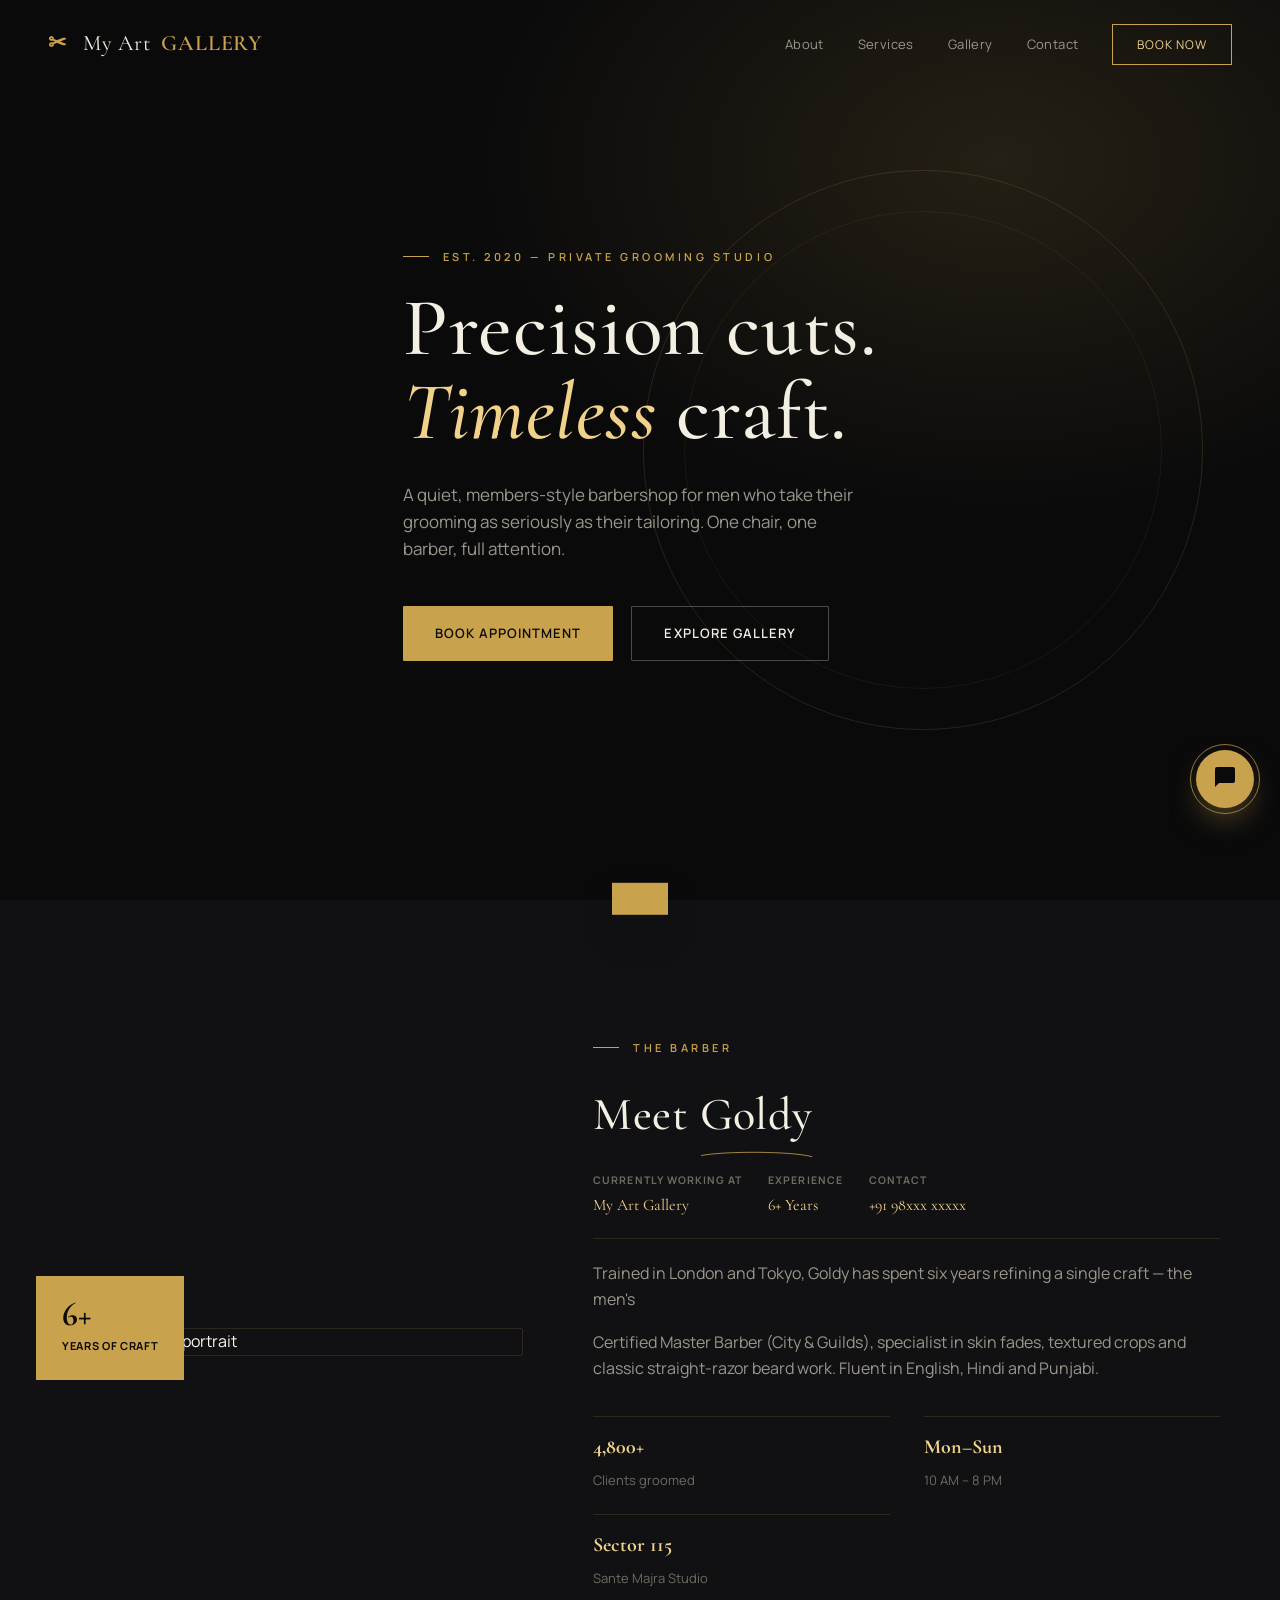
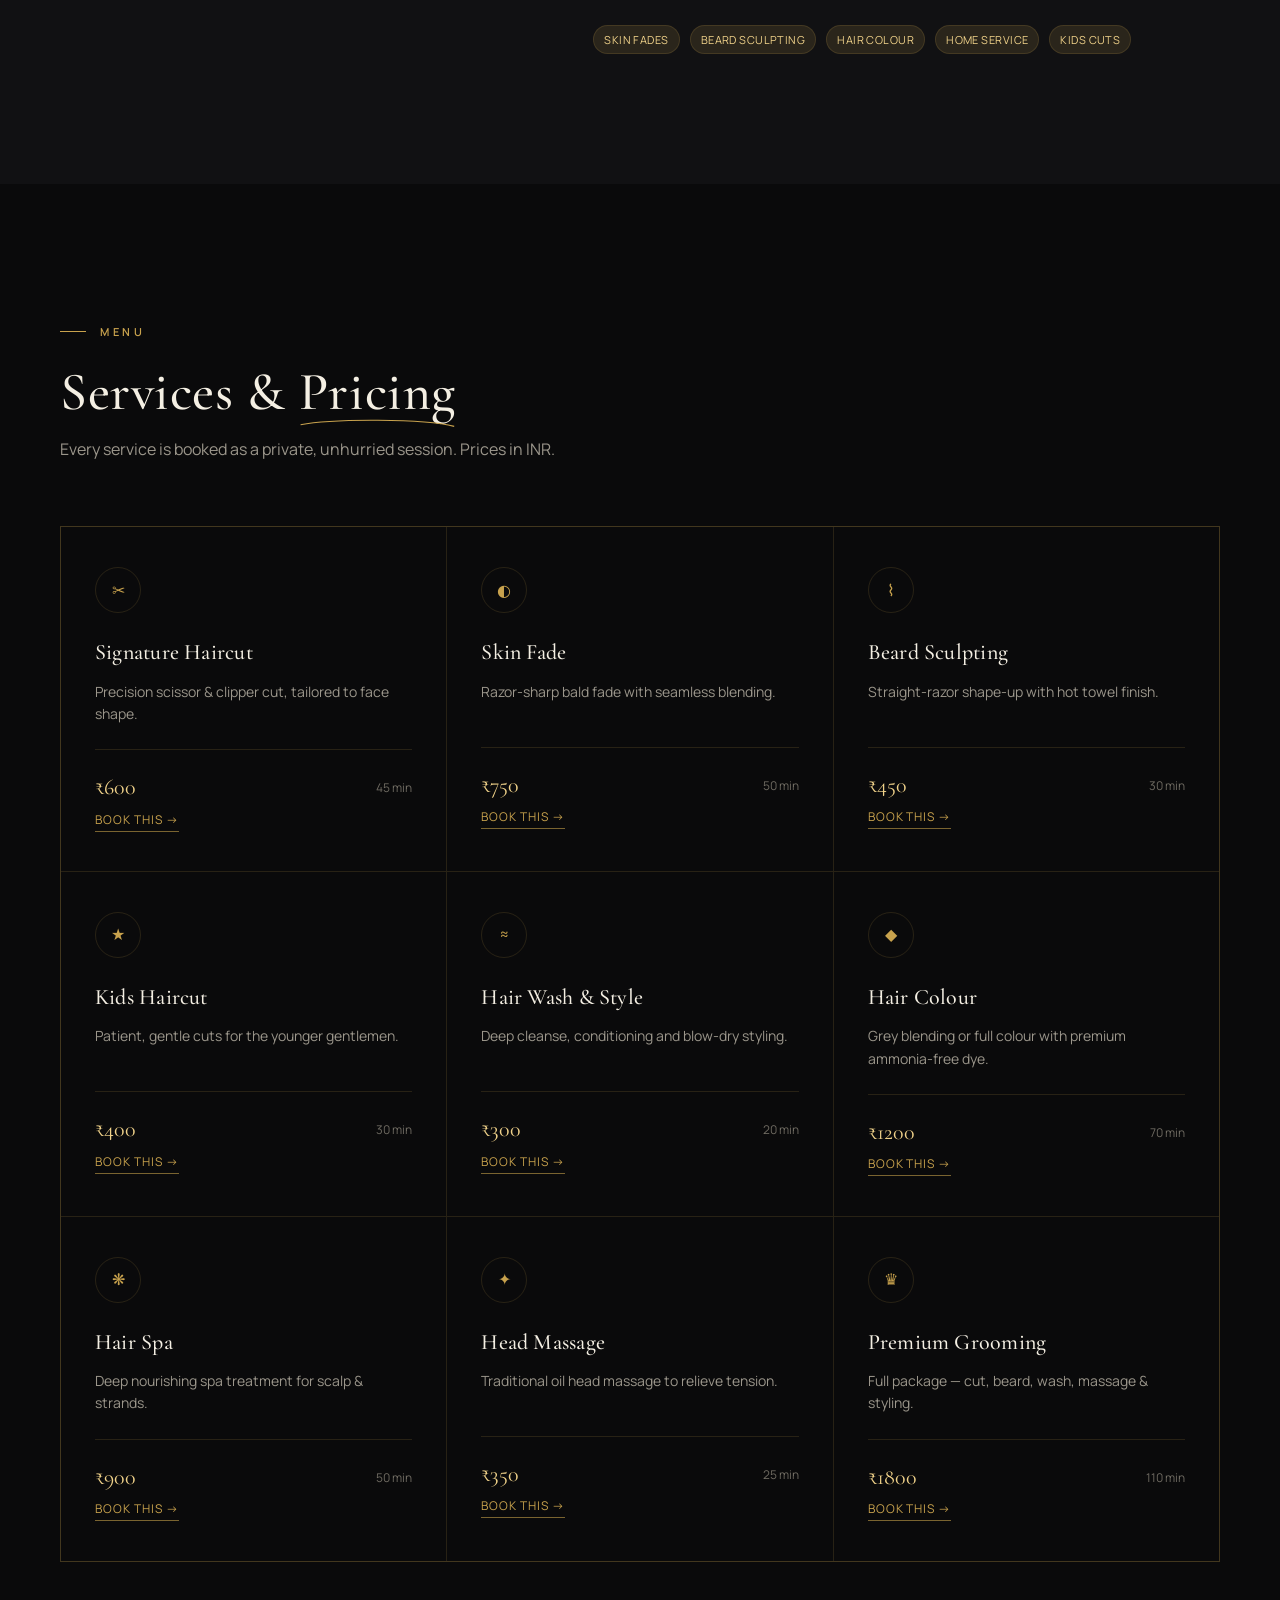
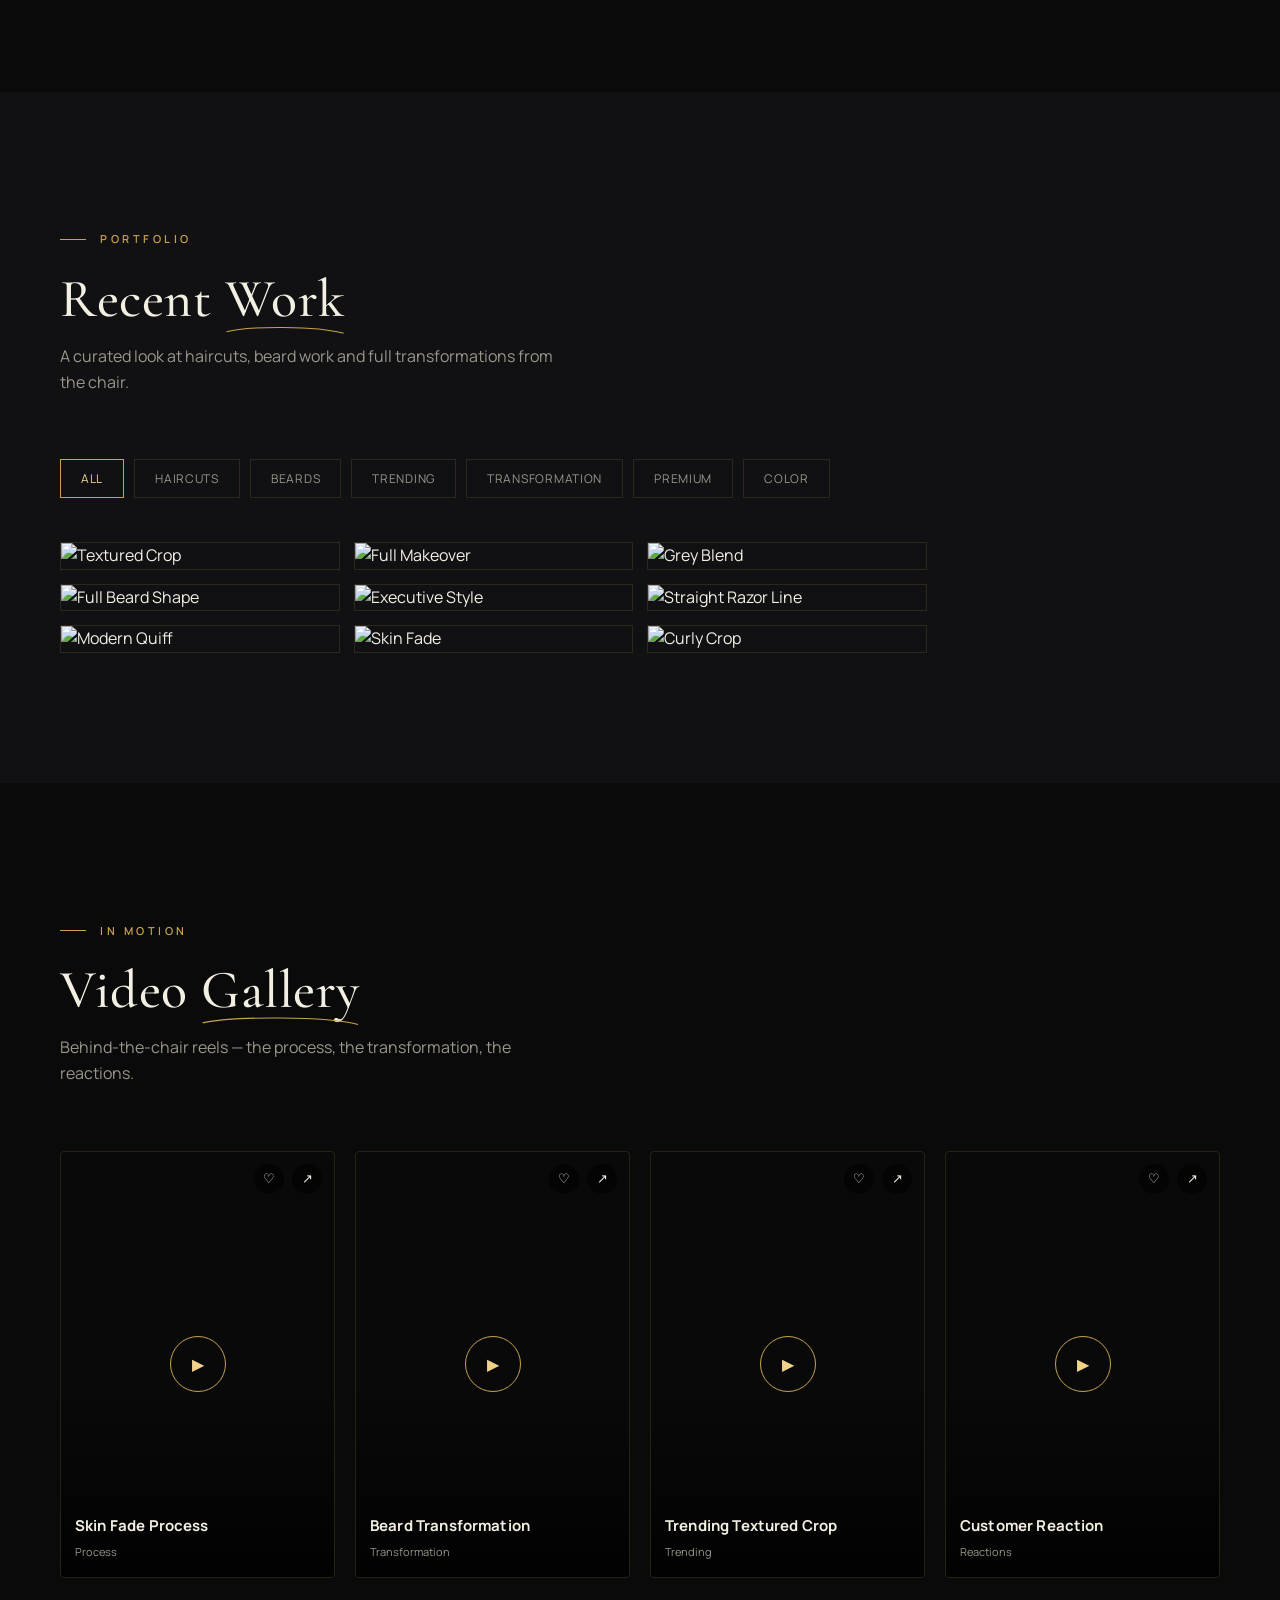
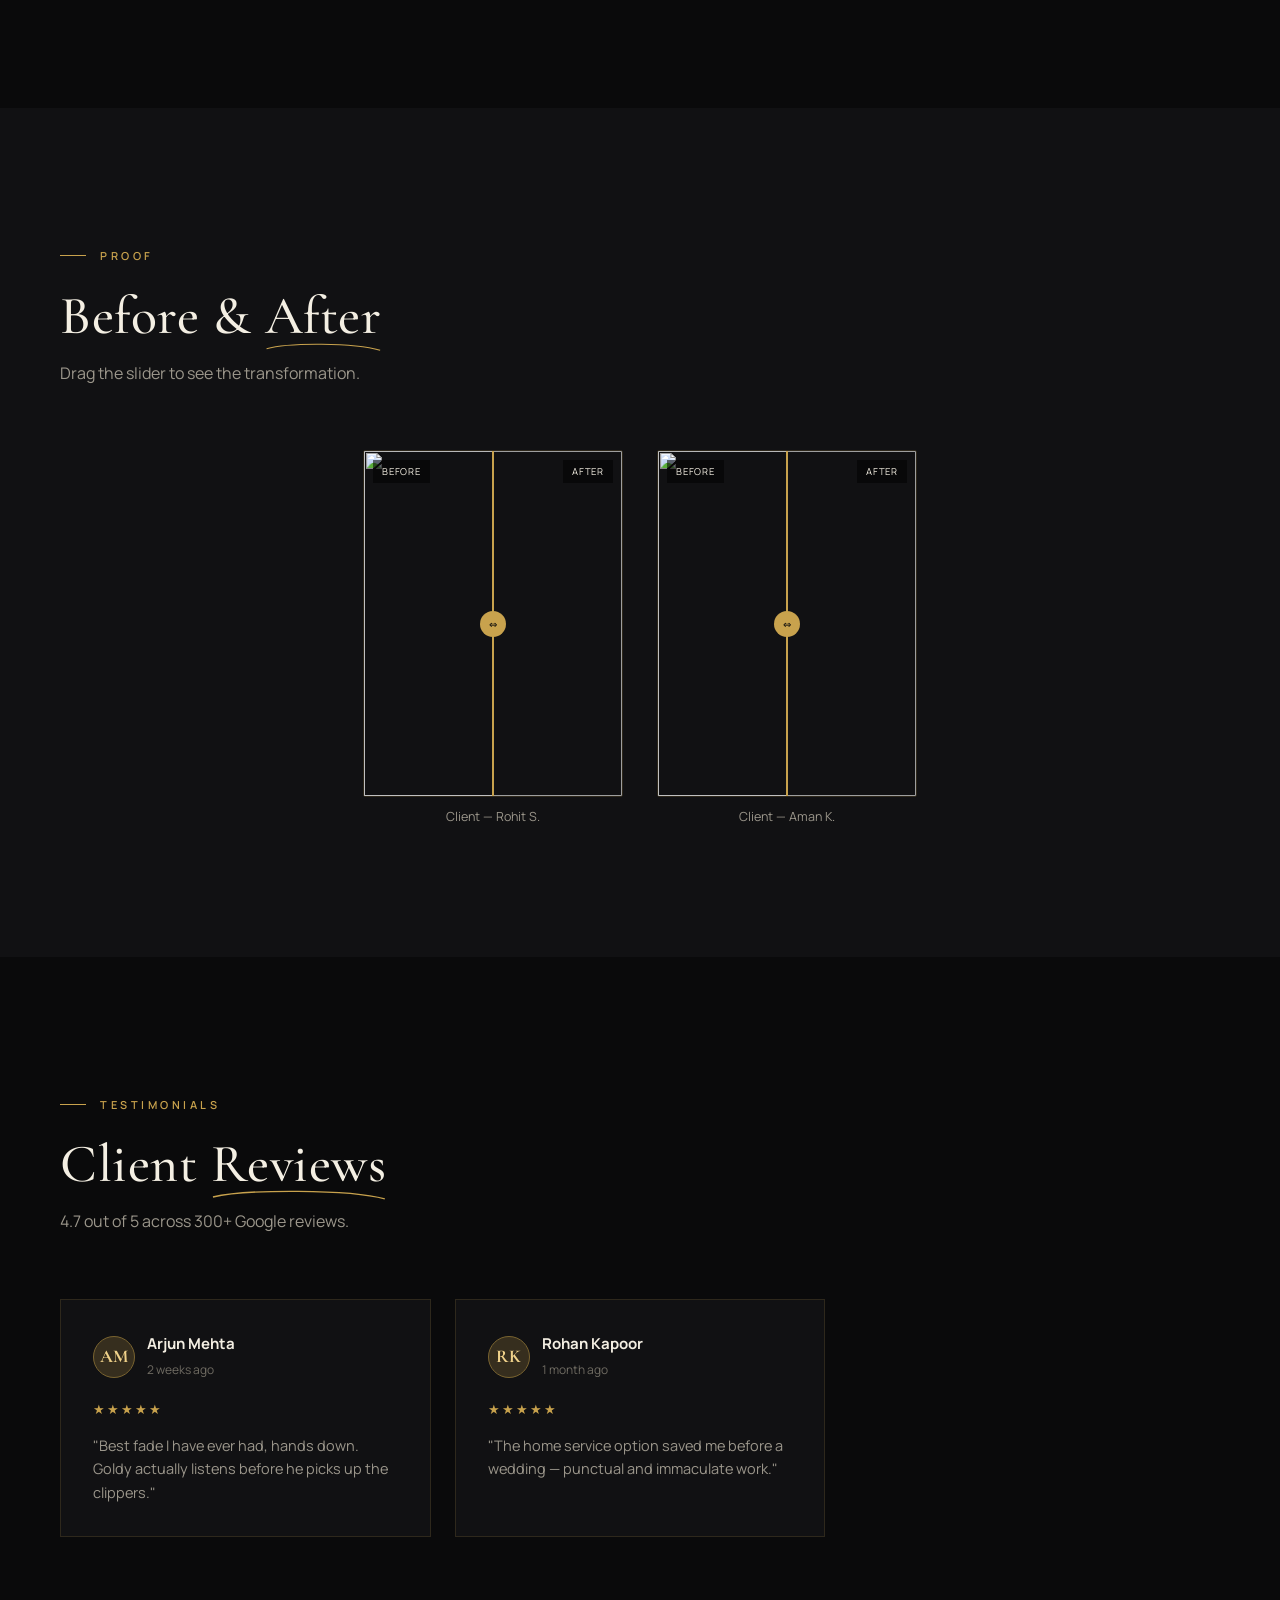
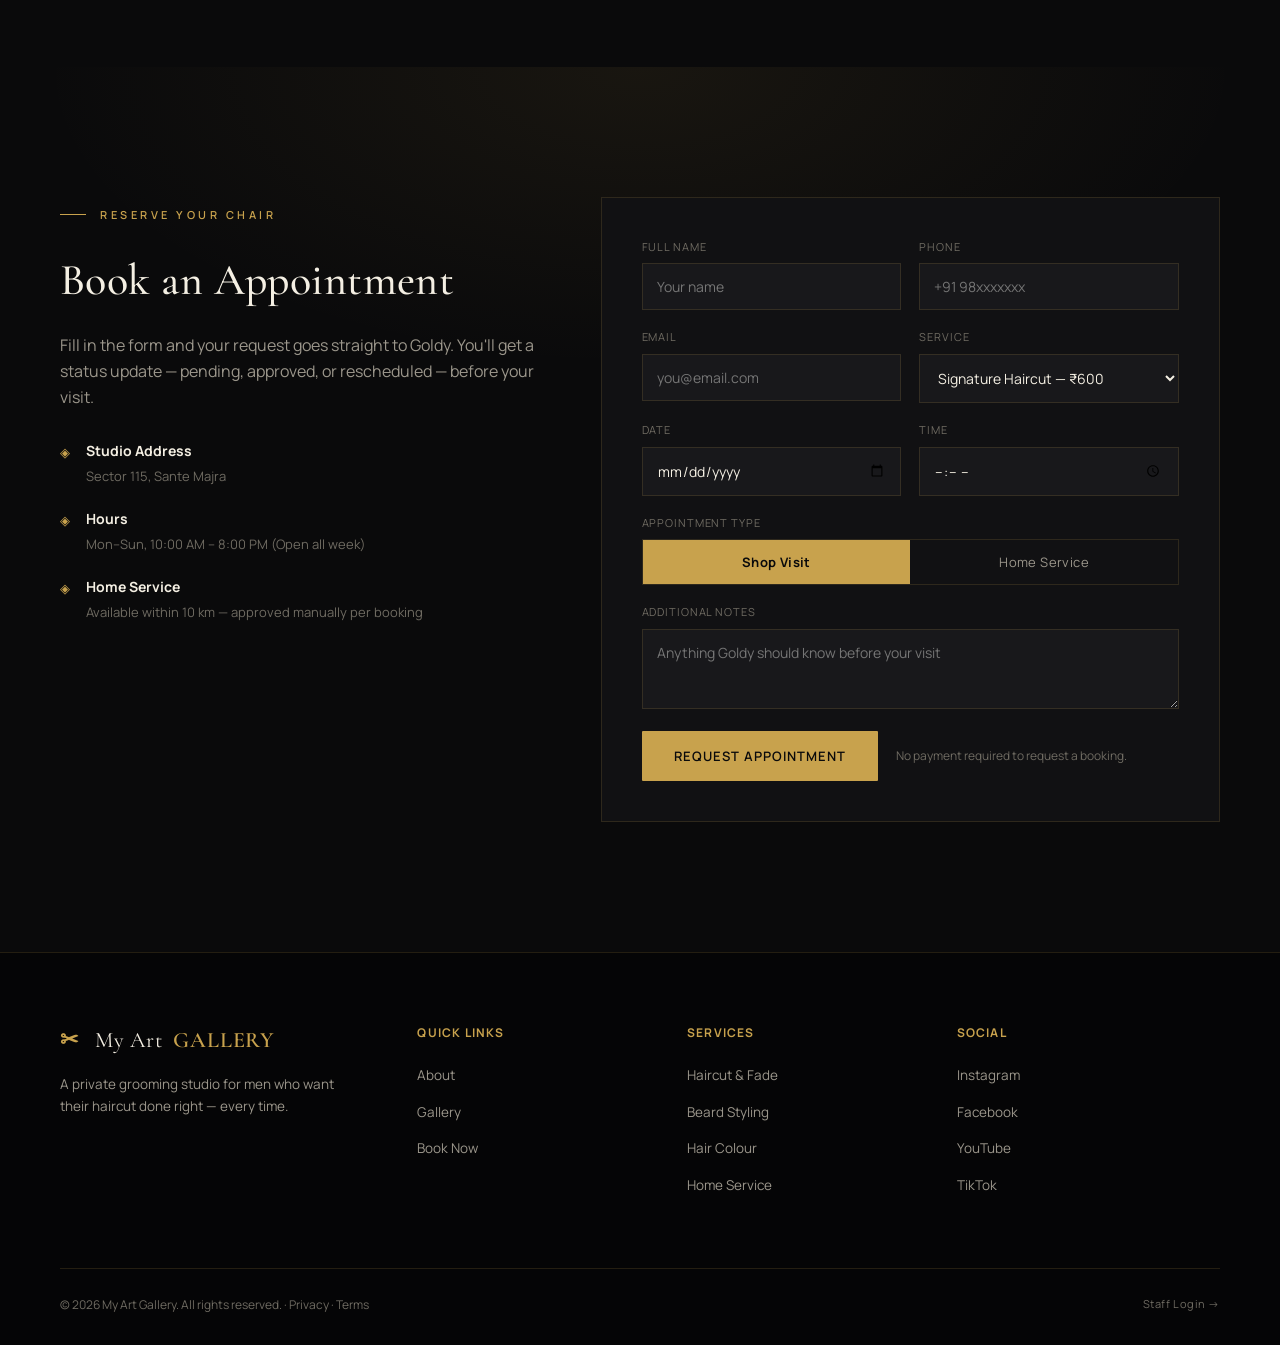
==== commit 877523d4: "UI desig" ====
--- a/index.html
+++ b/index.html
@@ -181,7 +181,7 @@
         <h2>Client <span class="stroke">Reviews<svg viewBox="0 0 180 14">
               <path d="M2 8c34-8 140-8 176 2" />
             </svg></span></h2>
-        <p>4.8 out of 5 across 300+ Google reviews.</p>
+        <p>4.7 out of 5 across 300+ Google reviews.</p>
       </div>
       <div class="review-track" id="reviewGrid"></div>
     </div>
